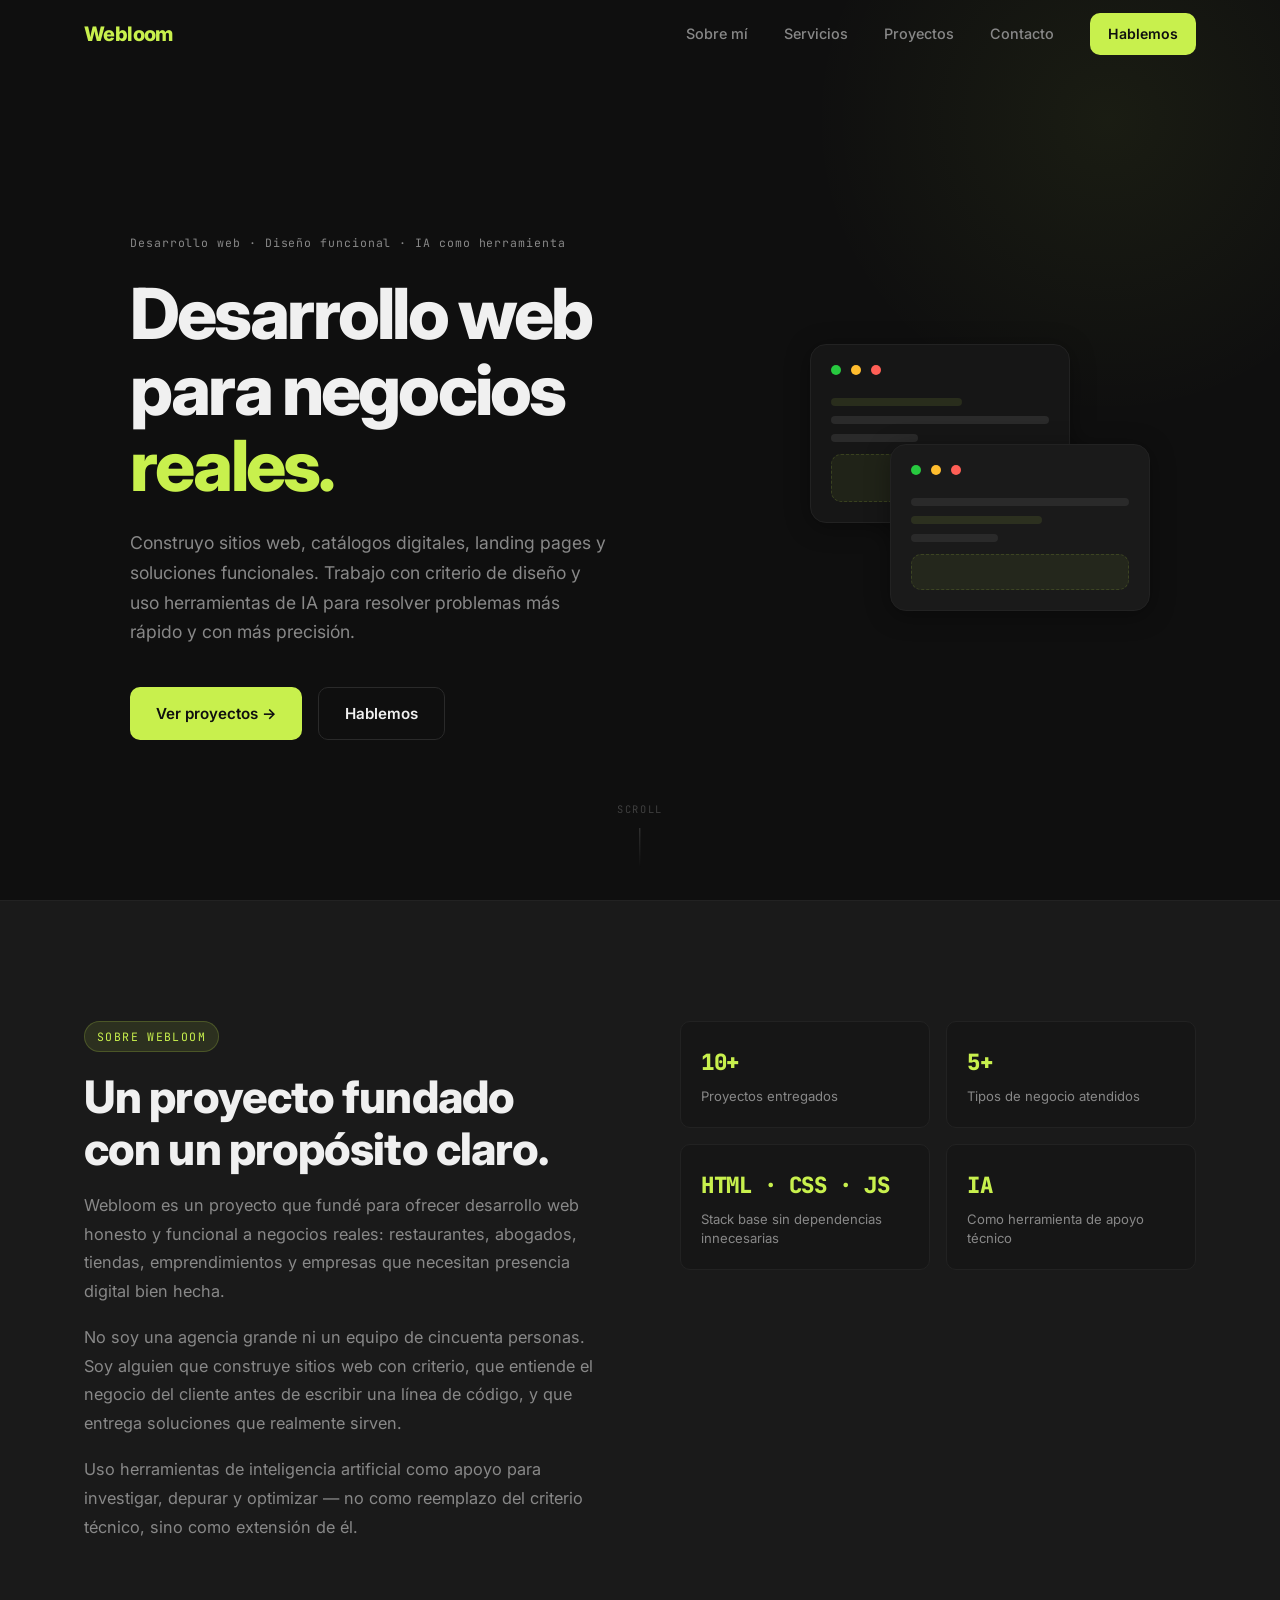
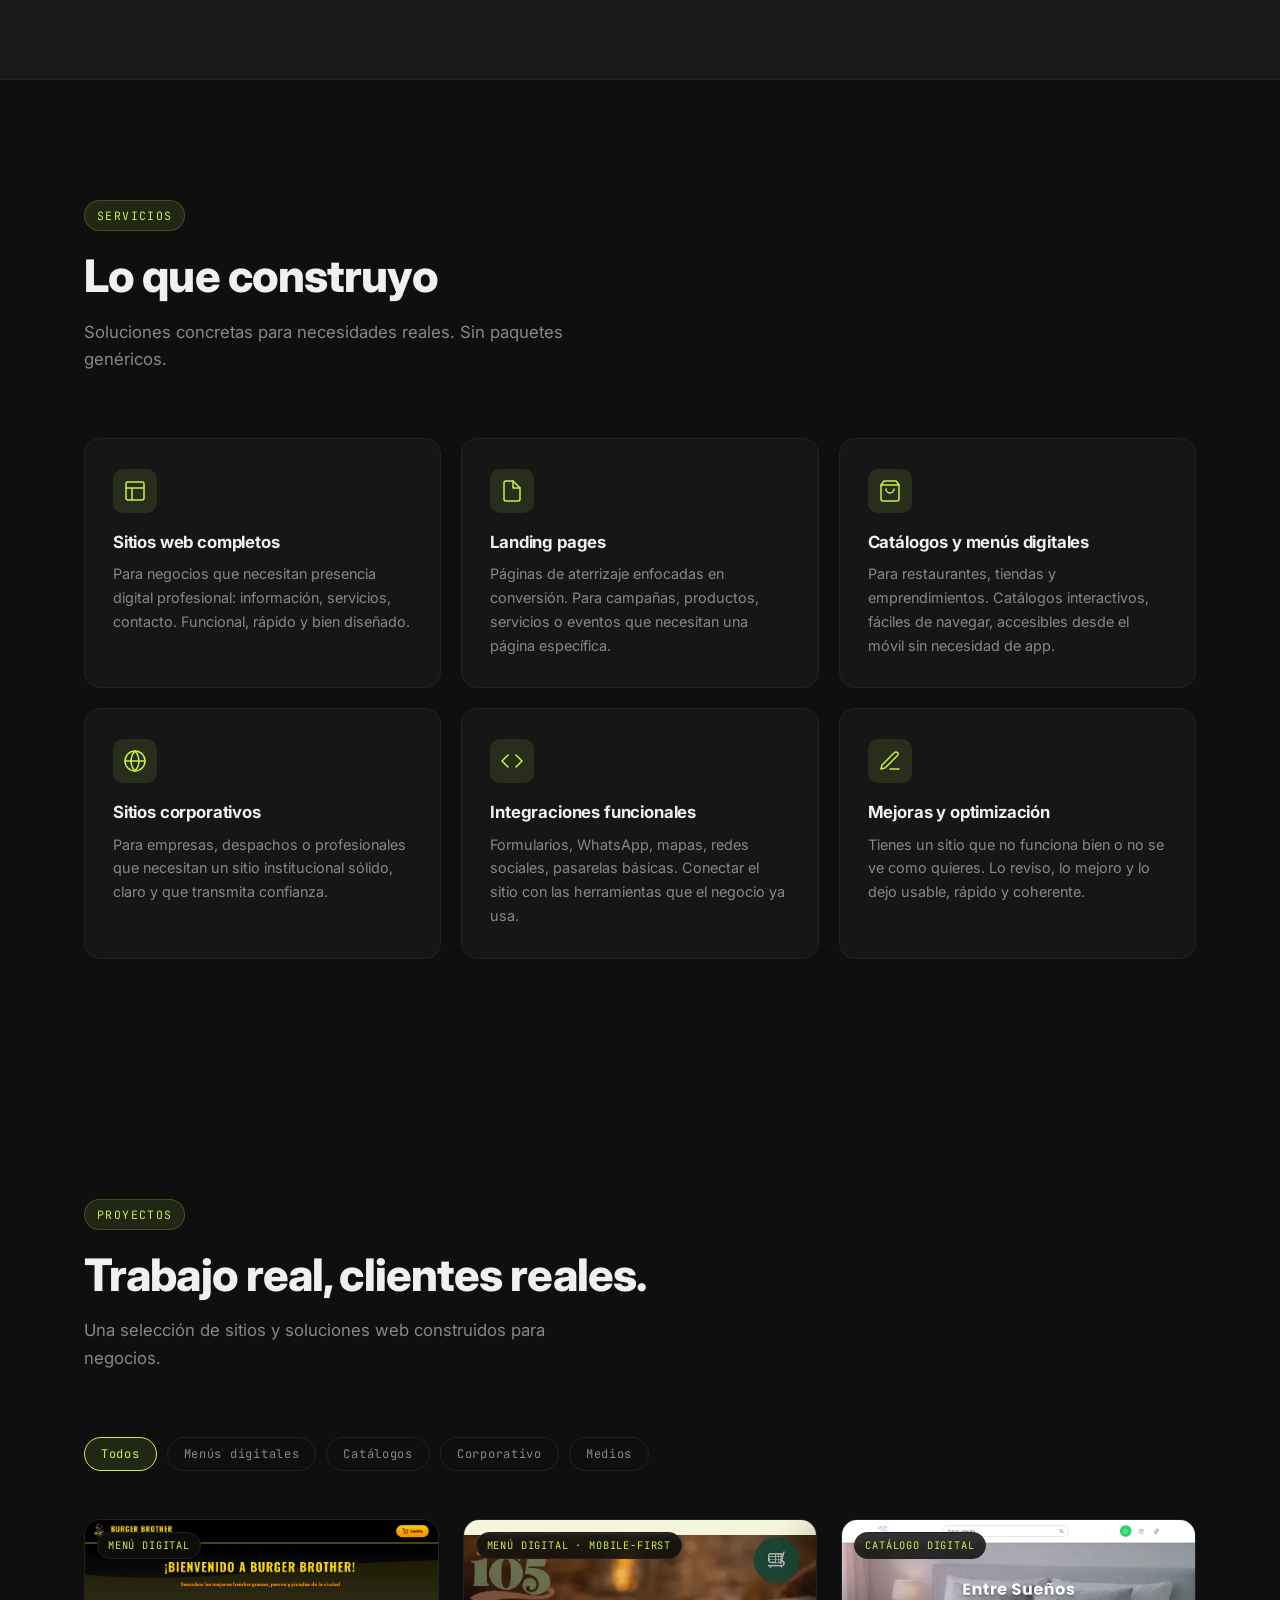
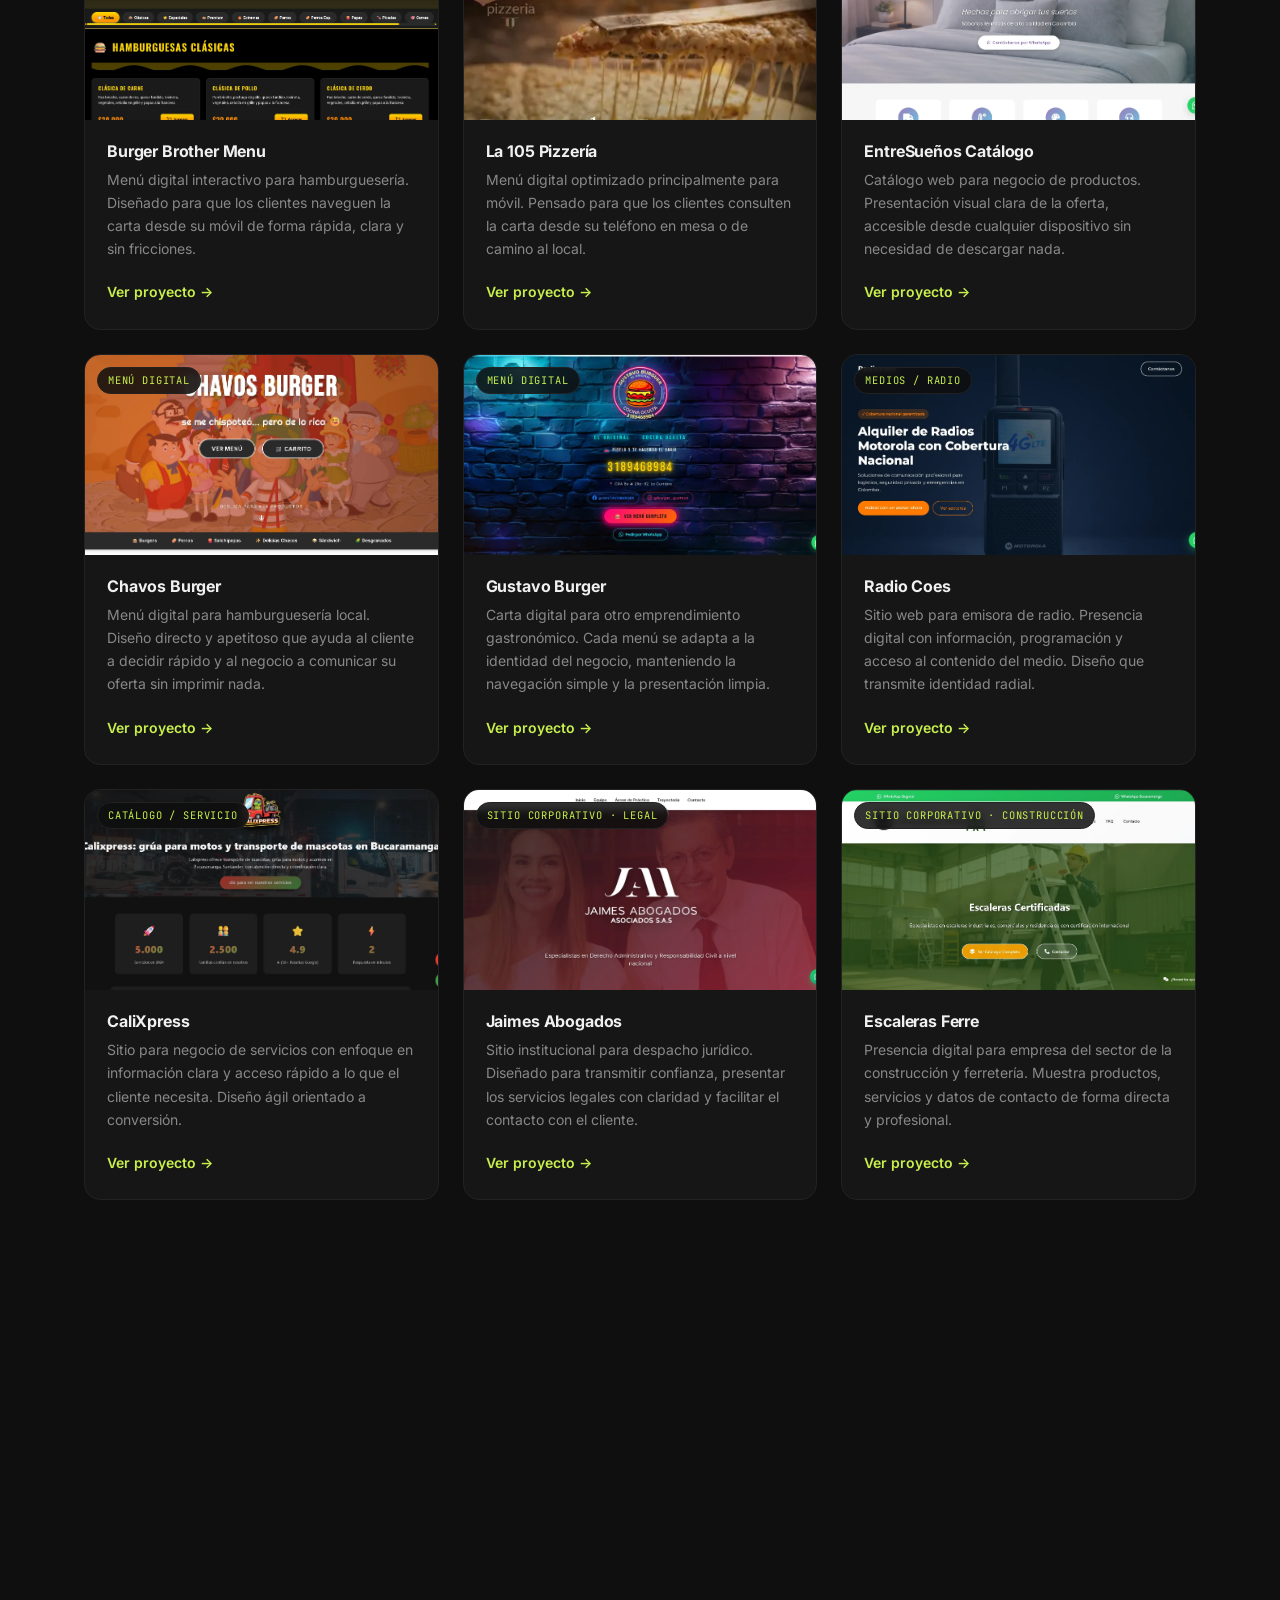
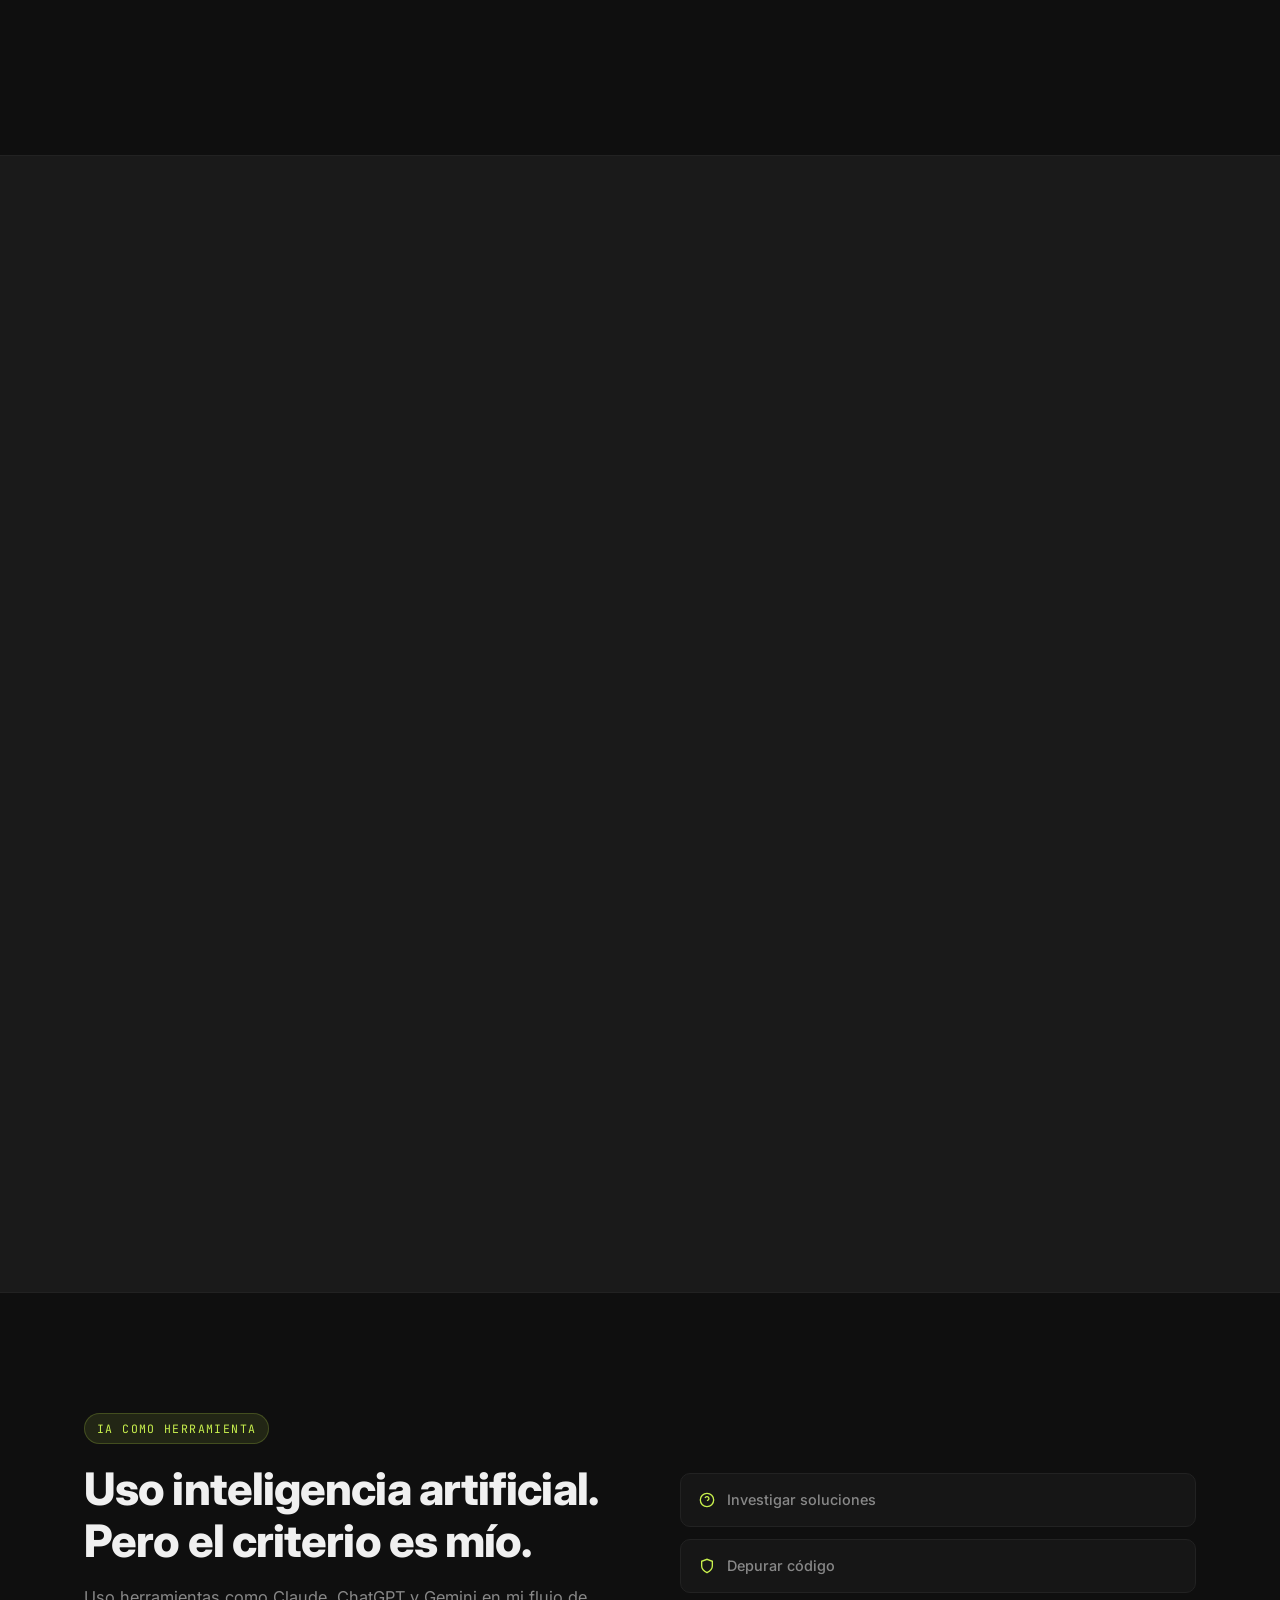
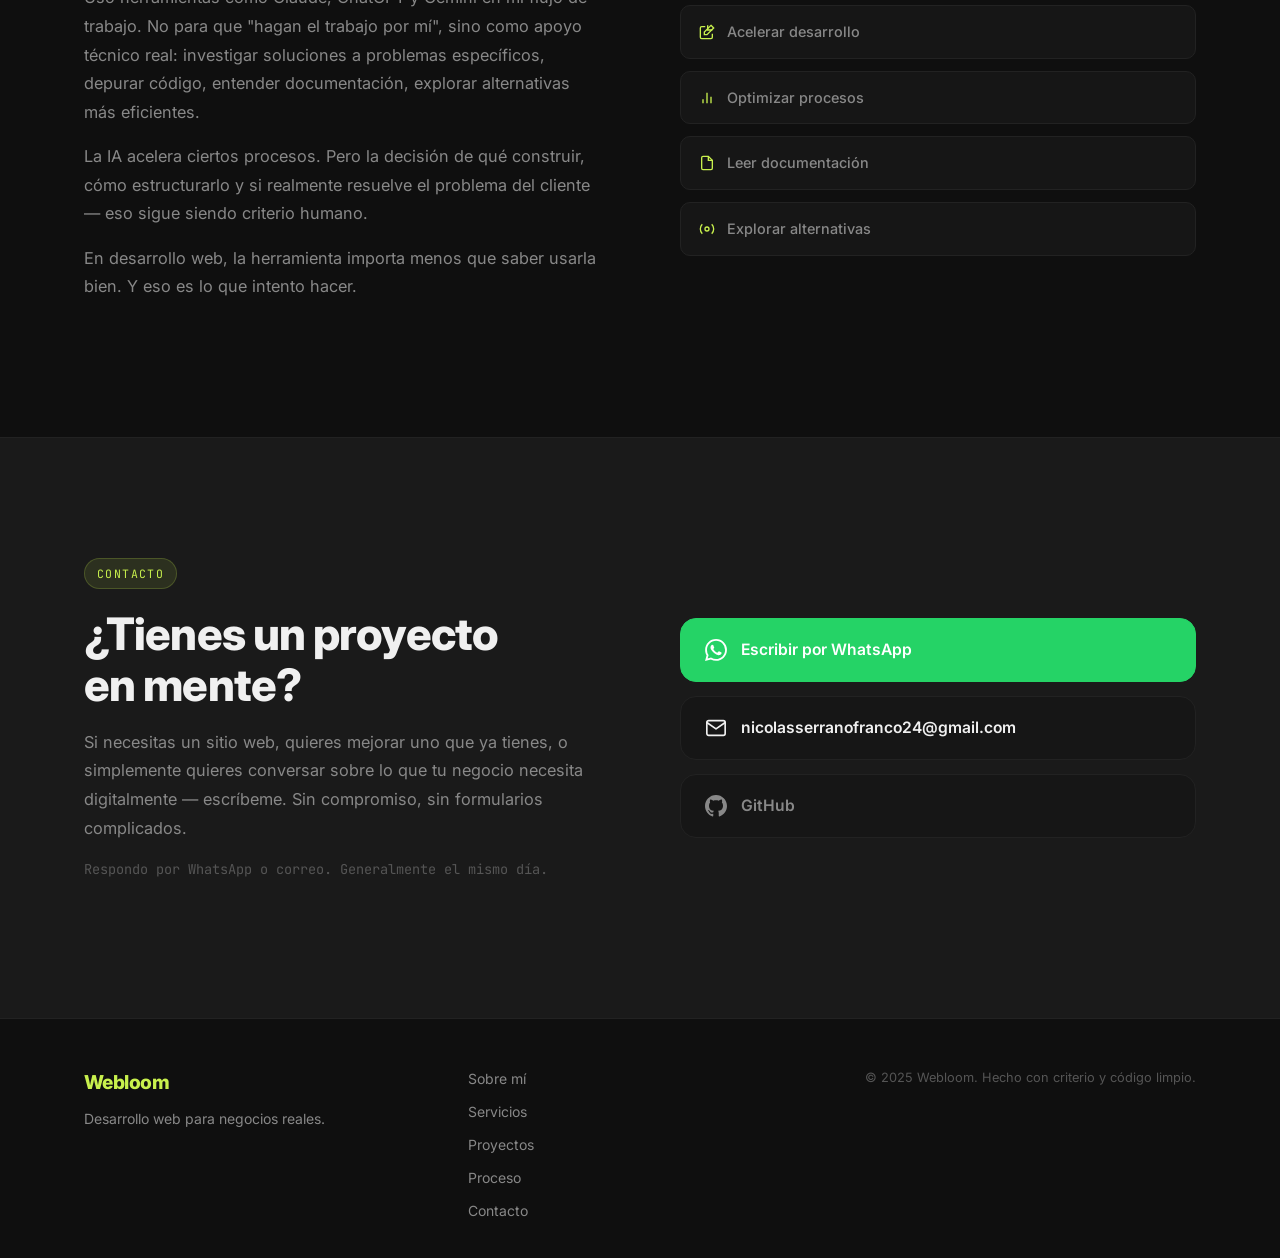
==== index.html @ fbec00e9 "portafolio-web" ====
<!DOCTYPE html>
<html lang="es">
<head>
  <meta charset="UTF-8" />
  <meta name="viewport" content="width=device-width, initial-scale=1.0" />
  <title>Webloom — Desarrollo web para negocios reales</title>
  <meta name="description" content="Webloom es un proyecto de desarrollo web fundado para crear sitios, catálogos, landing pages y soluciones digitales para negocios reales. Código limpio, criterio de diseño y apoyo de IA." />

  <!-- Open Graph -->
  <meta property="og:title" content="Webloom — Desarrollo web para negocios reales" />
  <meta property="og:description" content="Sitios web funcionales, catálogos digitales y soluciones para negocios. Código limpio, buen diseño, resultados reales." />
  <meta property="og:type" content="website" />
  <meta property="og:url" content="https://webloom24.github.io" />
  <meta property="og:image" content="assets/og-image.png" />

  <!-- Favicon SVG inline -->
  <link rel="icon" href="data:image/svg+xml,<svg xmlns='http://www.w3.org/2000/svg' viewBox='0 0 32 32'><rect width='32' height='32' rx='6' fill='%230F0F0F'/><text x='50%25' y='54%25' dominant-baseline='middle' text-anchor='middle' font-family='Inter,sans-serif' font-weight='800' font-size='20' fill='%23C8F04D'>W</text></svg>" />

  <!-- Fonts -->
  <link rel="preconnect" href="https://fonts.googleapis.com" />
  <link rel="preconnect" href="https://fonts.gstatic.com" crossorigin />
  <link href="https://fonts.googleapis.com/css2?family=Inter:wght@400;500;600;700;800&family=JetBrains+Mono:wght@400;500&display=swap" rel="stylesheet" />

  <link rel="stylesheet" href="styles.css" />
</head>
<body>

  <!-- ═══════════════════════════ NAV ═══════════════════════════ -->
  <header class="nav" id="nav">
    <div class="container nav__inner">
      <a href="#inicio" class="nav__logo">Webloom</a>
      <nav class="nav__links" id="navLinks">
        <a href="#sobre" class="nav__link">Sobre mí</a>
        <a href="#servicios" class="nav__link">Servicios</a>
        <a href="#proyectos" class="nav__link">Proyectos</a>
        <a href="#contacto" class="nav__link">Contacto</a>
        <a href="#contacto" class="btn btn--sm btn--accent">Hablemos</a>
      </nav>
      <button class="nav__toggle" id="navToggle" aria-label="Abrir menú">
        <span></span><span></span><span></span>
      </button>
    </div>
  </header>

  <main>

    <!-- ═══════════════════════════ HERO ═══════════════════════════ -->
    <section class="hero" id="inicio">
      <div class="container hero__inner">
        <div class="hero__content fade-in">
          <span class="hero__tag">Desarrollo web · Diseño funcional · IA como herramienta</span>
          <h1 class="hero__title">
            Desarrollo web<br />
            para negocios<br />
            <span class="accent">reales.</span>
          </h1>
          <p class="hero__subtitle">
            Construyo sitios web, catálogos digitales, landing pages y soluciones
            funcionales. Trabajo con criterio de diseño y uso herramientas de IA
            para resolver problemas más rápido y con más precisión.
          </p>
          <div class="hero__actions">
            <a href="#proyectos" class="btn btn--accent">Ver proyectos →</a>
            <a href="#contacto" class="btn btn--outline">Hablemos</a>
          </div>
        </div>
        <div class="hero__visual fade-in fade-in--delay">
          <div class="hero__card-float">
            <div class="hcard">
              <div class="hcard__dot hcard__dot--green"></div>
              <div class="hcard__dot hcard__dot--yellow"></div>
              <div class="hcard__dot hcard__dot--red"></div>
              <div class="hcard__line hcard__line--accent"></div>
              <div class="hcard__line"></div>
              <div class="hcard__line hcard__line--short"></div>
              <div class="hcard__block"></div>
            </div>
            <div class="hcard hcard--offset">
              <div class="hcard__dot hcard__dot--green"></div>
              <div class="hcard__dot hcard__dot--yellow"></div>
              <div class="hcard__dot hcard__dot--red"></div>
              <div class="hcard__line"></div>
              <div class="hcard__line hcard__line--accent"></div>
              <div class="hcard__line hcard__line--short"></div>
              <div class="hcard__block hcard__block--sm"></div>
            </div>
          </div>
        </div>
      </div>
      <div class="hero__scroll-hint">
        <span>scroll</span>
        <div class="hero__scroll-line"></div>
      </div>
    </section>

    <!-- ═══════════════════════════ SOBRE ═══════════════════════════ -->
    <section class="section sobre" id="sobre">
      <div class="container">
        <div class="sobre__inner">
          <div class="sobre__text reveal">
            <span class="section-tag">Sobre Webloom</span>
            <h2 class="section-title">Un proyecto fundado<br />con un propósito claro.</h2>
            <p>
              Webloom es un proyecto que fundé para ofrecer desarrollo web honesto
              y funcional a negocios reales: restaurantes, abogados, tiendas,
              emprendimientos y empresas que necesitan presencia digital bien hecha.
            </p>
            <p>
              No soy una agencia grande ni un equipo de cincuenta personas. Soy
              alguien que construye sitios web con criterio, que entiende el negocio
              del cliente antes de escribir una línea de código, y que entrega
              soluciones que realmente sirven.
            </p>
            <p>
              Uso herramientas de inteligencia artificial como apoyo para investigar,
              depurar y optimizar — no como reemplazo del criterio técnico, sino
              como extensión de él.
            </p>
          </div>
          <div class="sobre__stats reveal reveal--delay">
            <div class="stat-card">
              <span class="stat-card__num accent">10+</span>
              <span class="stat-card__label">Proyectos entregados</span>
            </div>
            <div class="stat-card">
              <span class="stat-card__num accent">5+</span>
              <span class="stat-card__label">Tipos de negocio atendidos</span>
            </div>
            <div class="stat-card">
              <span class="stat-card__num accent">HTML · CSS · JS</span>
              <span class="stat-card__label">Stack base sin dependencias innecesarias</span>
            </div>
            <div class="stat-card">
              <span class="stat-card__num accent">IA</span>
              <span class="stat-card__label">Como herramienta de apoyo técnico</span>
            </div>
          </div>
        </div>
      </div>
    </section>

    <!-- ═══════════════════════════ SERVICIOS ═══════════════════════════ -->
    <section class="section servicios" id="servicios">
      <div class="container">
        <div class="section-header reveal">
          <span class="section-tag">Servicios</span>
          <h2 class="section-title">Lo que construyo</h2>
          <p class="section-subtitle">Soluciones concretas para necesidades reales. Sin paquetes genéricos.</p>
        </div>
        <div class="servicios__grid">

          <div class="servicio-card reveal">
            <div class="servicio-card__icon">
              <svg width="24" height="24" viewBox="0 0 24 24" fill="none" stroke="currentColor" stroke-width="1.5" stroke-linecap="round" stroke-linejoin="round"><rect x="3" y="3" width="18" height="18" rx="2"/><path d="M3 9h18M9 21V9"/></svg>
            </div>
            <h3 class="servicio-card__title">Sitios web completos</h3>
            <p class="servicio-card__desc">Para negocios que necesitan presencia digital profesional: información, servicios, contacto. Funcional, rápido y bien diseñado.</p>
          </div>

          <div class="servicio-card reveal">
            <div class="servicio-card__icon">
              <svg width="24" height="24" viewBox="0 0 24 24" fill="none" stroke="currentColor" stroke-width="1.5" stroke-linecap="round" stroke-linejoin="round"><path d="M13 2H6a2 2 0 0 0-2 2v16a2 2 0 0 0 2 2h12a2 2 0 0 0 2-2V9z"/><polyline points="13 2 13 9 20 9"/></svg>
            </div>
            <h3 class="servicio-card__title">Landing pages</h3>
            <p class="servicio-card__desc">Páginas de aterrizaje enfocadas en conversión. Para campañas, productos, servicios o eventos que necesitan una página específica.</p>
          </div>

          <div class="servicio-card reveal">
            <div class="servicio-card__icon">
              <svg width="24" height="24" viewBox="0 0 24 24" fill="none" stroke="currentColor" stroke-width="1.5" stroke-linecap="round" stroke-linejoin="round"><path d="M6 2L3 6v14a2 2 0 0 0 2 2h14a2 2 0 0 0 2-2V6l-3-4z"/><line x1="3" y1="6" x2="21" y2="6"/><path d="M16 10a4 4 0 0 1-8 0"/></svg>
            </div>
            <h3 class="servicio-card__title">Catálogos y menús digitales</h3>
            <p class="servicio-card__desc">Para restaurantes, tiendas y emprendimientos. Catálogos interactivos, fáciles de navegar, accesibles desde el móvil sin necesidad de app.</p>
          </div>

          <div class="servicio-card reveal">
            <div class="servicio-card__icon">
              <svg width="24" height="24" viewBox="0 0 24 24" fill="none" stroke="currentColor" stroke-width="1.5" stroke-linecap="round" stroke-linejoin="round"><circle cx="12" cy="12" r="10"/><line x1="2" y1="12" x2="22" y2="12"/><path d="M12 2a15.3 15.3 0 0 1 4 10 15.3 15.3 0 0 1-4 10 15.3 15.3 0 0 1-4-10 15.3 15.3 0 0 1 4-10z"/></svg>
            </div>
            <h3 class="servicio-card__title">Sitios corporativos</h3>
            <p class="servicio-card__desc">Para empresas, despachos o profesionales que necesitan un sitio institucional sólido, claro y que transmita confianza.</p>
          </div>

          <div class="servicio-card reveal">
            <div class="servicio-card__icon">
              <svg width="24" height="24" viewBox="0 0 24 24" fill="none" stroke="currentColor" stroke-width="1.5" stroke-linecap="round" stroke-linejoin="round"><polyline points="16 18 22 12 16 6"/><polyline points="8 6 2 12 8 18"/></svg>
            </div>
            <h3 class="servicio-card__title">Integraciones funcionales</h3>
            <p class="servicio-card__desc">Formularios, WhatsApp, mapas, redes sociales, pasarelas básicas. Conectar el sitio con las herramientas que el negocio ya usa.</p>
          </div>

          <div class="servicio-card reveal">
            <div class="servicio-card__icon">
              <svg width="24" height="24" viewBox="0 0 24 24" fill="none" stroke="currentColor" stroke-width="1.5" stroke-linecap="round" stroke-linejoin="round"><path d="M12 20h9"/><path d="M16.5 3.5a2.121 2.121 0 0 1 3 3L7 19l-4 1 1-4L16.5 3.5z"/></svg>
            </div>
            <h3 class="servicio-card__title">Mejoras y optimización</h3>
            <p class="servicio-card__desc">Tienes un sitio que no funciona bien o no se ve como quieres. Lo reviso, lo mejoro y lo dejo usable, rápido y coherente.</p>
          </div>

        </div>
      </div>
    </section>

    <!-- ═══════════════════════════ PROYECTOS ═══════════════════════════ -->
    <section class="section proyectos" id="proyectos">
      <div class="container">
        <div class="section-header reveal">
          <span class="section-tag">Proyectos</span>
          <h2 class="section-title">Trabajo real, clientes reales.</h2>
          <p class="section-subtitle">Una selección de sitios y soluciones web construidos para negocios.</p>
        </div>

        <!-- Filtros -->
        <div class="proyectos__filters reveal">
          <button class="filter-btn filter-btn--active" data-filter="all">Todos</button>
          <button class="filter-btn" data-filter="menu">Menús digitales</button>
          <button class="filter-btn" data-filter="catalogo">Catálogos</button>
          <button class="filter-btn" data-filter="corporativo">Corporativo</button>
          <button class="filter-btn" data-filter="radio">Medios</button>
        </div>

        <div class="proyectos__grid" id="proyectosGrid">

          <!-- 1. Burger Brother -->
          <div class="proyecto-card reveal" data-category="menu">
            <div class="proyecto-card__img">
              <img src="images/burger brother.webp" alt="Burger Brother Menu" loading="lazy" />
              <span class="proyecto-card__tag">Menú digital</span>
            </div>
            <div class="proyecto-card__body">
              <h3 class="proyecto-card__title">Burger Brother Menu</h3>
              <p class="proyecto-card__desc">Menú digital interactivo para hamburguesería. Diseñado para que los clientes naveguen la carta desde su móvil de forma rápida, clara y sin fricciones.</p>
              <a href="https://webloom24.github.io/burger-brother-menu/" target="_blank" rel="noopener" class="proyecto-card__link">Ver proyecto →</a>
            </div>
          </div>

          <!-- 2. La 105 Pizzería -->
          <div class="proyecto-card reveal" data-category="menu">
            <div class="proyecto-card__img">
              <img src="images/la 105 pizzeria.webp" alt="La 105 Pizzería" loading="lazy" />
              <span class="proyecto-card__tag">Menú digital · Mobile-first</span>
            </div>
            <div class="proyecto-card__body">
              <h3 class="proyecto-card__title">La 105 Pizzería</h3>
              <p class="proyecto-card__desc">Menú digital optimizado principalmente para móvil. Pensado para que los clientes consulten la carta desde su teléfono en mesa o de camino al local.</p>
              <a href="https://webloom24.github.io/menu-la-105-pizzeria/" target="_blank" rel="noopener" class="proyecto-card__link">Ver proyecto →</a>
            </div>
          </div>

          <!-- 3. EntreSueños -->
          <div class="proyecto-card reveal" data-category="catalogo">
            <div class="proyecto-card__img">
              <img src="images/entre sueños.webp" alt="EntreSueños Catálogo" loading="lazy" />
              <span class="proyecto-card__tag">Catálogo digital</span>
            </div>
            <div class="proyecto-card__body">
              <h3 class="proyecto-card__title">EntreSueños Catálogo</h3>
              <p class="proyecto-card__desc">Catálogo web para negocio de productos. Presentación visual clara de la oferta, accesible desde cualquier dispositivo sin necesidad de descargar nada.</p>
              <a href="https://webloom24.github.io/entresuenos-catalogo/" target="_blank" rel="noopener" class="proyecto-card__link">Ver proyecto →</a>
            </div>
          </div>

          <!-- 4. Chavos Burger -->
          <div class="proyecto-card reveal" data-category="menu">
            <div class="proyecto-card__img">
              <img src="images/chavos burger.webp" alt="Chavos Burger" loading="lazy" />
              <span class="proyecto-card__tag">Menú digital</span>
            </div>
            <div class="proyecto-card__body">
              <h3 class="proyecto-card__title">Chavos Burger</h3>
              <p class="proyecto-card__desc">Menú digital para hamburguesería local. Diseño directo y apetitoso que ayuda al cliente a decidir rápido y al negocio a comunicar su oferta sin imprimir nada.</p>
              <a href="https://webloom24.github.io/menu-Chavos-Burger/" target="_blank" rel="noopener" class="proyecto-card__link">Ver proyecto →</a>
            </div>
          </div>

          <!-- 5. Gustavo Burger -->
          <div class="proyecto-card reveal" data-category="menu">
            <div class="proyecto-card__img">
              <img src="images/gustavo burger.webp" alt="Gustavo Burger" loading="lazy" />
              <span class="proyecto-card__tag">Menú digital</span>
            </div>
            <div class="proyecto-card__body">
              <h3 class="proyecto-card__title">Gustavo Burger</h3>
              <p class="proyecto-card__desc">Carta digital para otro emprendimiento gastronómico. Cada menú se adapta a la identidad del negocio, manteniendo la navegación simple y la presentación limpia.</p>
              <a href="https://webloom24.github.io/menu-Gustavo-Burger/" target="_blank" rel="noopener" class="proyecto-card__link">Ver proyecto →</a>
            </div>
          </div>

          <!-- 6. Radio Coes -->
          <div class="proyecto-card reveal" data-category="radio">
            <div class="proyecto-card__img">
              <img src="images/radio coes.webp" alt="Radio Coes" loading="lazy" />
              <span class="proyecto-card__tag">Medios / Radio</span>
            </div>
            <div class="proyecto-card__body">
              <h3 class="proyecto-card__title">Radio Coes</h3>
              <p class="proyecto-card__desc">Sitio web para emisora de radio. Presencia digital con información, programación y acceso al contenido del medio. Diseño que transmite identidad radial.</p>
              <a href="https://radiocoes.com/" target="_blank" rel="noopener" class="proyecto-card__link">Ver proyecto →</a>
            </div>
          </div>

          <!-- 7. CaliXpress -->
          <div class="proyecto-card reveal" data-category="catalogo">
            <div class="proyecto-card__img">
              <img src="images/calixpress.webp" alt="CaliXpress" loading="lazy" />
              <span class="proyecto-card__tag">Catálogo / Servicio</span>
            </div>
            <div class="proyecto-card__body">
              <h3 class="proyecto-card__title">CaliXpress</h3>
              <p class="proyecto-card__desc">Sitio para negocio de servicios con enfoque en información clara y acceso rápido a lo que el cliente necesita. Diseño ágil orientado a conversión.</p>
              <a href="https://webloom24.github.io/Calixpress/" target="_blank" rel="noopener" class="proyecto-card__link">Ver proyecto →</a>
            </div>
          </div>

          <!-- 8. Jaimes Abogados -->
          <div class="proyecto-card reveal" data-category="corporativo">
            <div class="proyecto-card__img">
              <img src="images/jaimes abogados.webp" alt="Jaimes Abogados" loading="lazy" />
              <span class="proyecto-card__tag">Sitio corporativo · Legal</span>
            </div>
            <div class="proyecto-card__body">
              <h3 class="proyecto-card__title">Jaimes Abogados</h3>
              <p class="proyecto-card__desc">Sitio institucional para despacho jurídico. Diseñado para transmitir confianza, presentar los servicios legales con claridad y facilitar el contacto con el cliente.</p>
              <a href="https://www.jaimesabogados.com" target="_blank" rel="noopener" class="proyecto-card__link">Ver proyecto →</a>
            </div>
          </div>

          <!-- 9. Escaleras Ferre -->
          <div class="proyecto-card reveal" data-category="corporativo">
            <div class="proyecto-card__img">
              <img src="images/escaleras ferre.webp" alt="Escaleras Ferre" loading="lazy" />
              <span class="proyecto-card__tag">Sitio corporativo · Construcción</span>
            </div>
            <div class="proyecto-card__body">
              <h3 class="proyecto-card__title">Escaleras Ferre</h3>
              <p class="proyecto-card__desc">Presencia digital para empresa del sector de la construcción y ferretería. Muestra productos, servicios y datos de contacto de forma directa y profesional.</p>
              <a href="https://www.escalerasferre.com" target="_blank" rel="noopener" class="proyecto-card__link">Ver proyecto →</a>
            </div>
          </div>

          <!-- 10. Granos Surcaribe -->
          <div class="proyecto-card reveal" data-category="corporativo">
            <div class="proyecto-card__img">
              <img src="images/granos sur caribe.webp" alt="Granos Surcaribe" loading="lazy" />
              <span class="proyecto-card__tag">Sitio corporativo · Agroindustria</span>
            </div>
            <div class="proyecto-card__body">
              <h3 class="proyecto-card__title">Granos Surcaribe</h3>
              <p class="proyecto-card__desc">Sitio para empresa del sector agroindustrial colombiano. Diseño institucional que comunica solidez y confianza, enfocado en presentar la empresa y sus líneas de producto.</p>
              <a href="https://www.granossurcaribe.com.co" target="_blank" rel="noopener" class="proyecto-card__link">Ver proyecto →</a>
            </div>
          </div>

        </div>
      </div>
    </section>

    <!-- ═══════════════════════════ PROCESO ═══════════════════════════ -->
    <section class="section proceso" id="proceso">
      <div class="container">
        <div class="section-header reveal">
          <span class="section-tag">Cómo trabajo</span>
          <h2 class="section-title">Sin vueltas, sin sorpresas.</h2>
          <p class="section-subtitle">Un proceso claro desde la primera conversación hasta la entrega final.</p>
        </div>
        <div class="proceso__steps">

          <div class="proceso-step reveal">
            <div class="proceso-step__num">01</div>
            <div class="proceso-step__content">
              <h3>Entender la necesidad</h3>
              <p>Antes de proponer soluciones, escucho. Qué necesita el negocio, quién es el cliente final y qué debe lograr el sitio.</p>
            </div>
          </div>

          <div class="proceso-step reveal">
            <div class="proceso-step__num">02</div>
            <div class="proceso-step__content">
              <h3>Proponer una solución clara</h3>
              <p>Defino estructura, funcionalidades y enfoque visual. Sin sobredimensionar ni hacer más de lo que se necesita.</p>
            </div>
          </div>

          <div class="proceso-step reveal">
            <div class="proceso-step__num">03</div>
            <div class="proceso-step__content">
              <h3>Construir</h3>
              <p>Código limpio, diseño responsive, buenas prácticas. Uso herramientas de IA para depurar, investigar y avanzar más rápido sin perder criterio.</p>
            </div>
          </div>

          <div class="proceso-step reveal">
            <div class="proceso-step__num">04</div>
            <div class="proceso-step__content">
              <h3>Ajustar detalles</h3>
              <p>Revisión real en distintos dispositivos, ajuste de textos, colores y comportamientos hasta que esté bien.</p>
            </div>
          </div>

          <div class="proceso-step reveal">
            <div class="proceso-step__num">05</div>
            <div class="proceso-step__content">
              <h3>Entregar algo usable</h3>
              <p>No entrego "borradores". Entrego sitios terminados, publicados y listos para que el negocio los use desde el primer día.</p>
            </div>
          </div>

        </div>
      </div>
    </section>

    <!-- ═══════════════════════════ IA ═══════════════════════════ -->
    <section class="section ia" id="ia">
      <div class="container">
        <div class="ia__inner reveal">
          <div class="ia__text">
            <span class="section-tag">IA como herramienta</span>
            <h2 class="section-title">Uso inteligencia artificial.<br />Pero el criterio es mío.</h2>
            <p>
              Uso herramientas como Claude, ChatGPT y Gemini en mi flujo de trabajo. No para que "hagan el trabajo por mí", sino como apoyo técnico real: investigar soluciones a problemas específicos, depurar código, entender documentación, explorar alternativas más eficientes.
            </p>
            <p>
              La IA acelera ciertos procesos. Pero la decisión de qué construir, cómo estructurarlo y si realmente resuelve el problema del cliente — eso sigue siendo criterio humano.
            </p>
            <p>
              En desarrollo web, la herramienta importa menos que saber usarla bien. Y eso es lo que intento hacer.
            </p>
          </div>
          <div class="ia__pills">
            <div class="ia-pill">
              <svg width="16" height="16" viewBox="0 0 24 24" fill="none" stroke="currentColor" stroke-width="2"><circle cx="12" cy="12" r="10"/><path d="M9.09 9a3 3 0 0 1 5.83 1c0 2-3 3-3 3"/><line x1="12" y1="17" x2="12.01" y2="17"/></svg>
              Investigar soluciones
            </div>
            <div class="ia-pill">
              <svg width="16" height="16" viewBox="0 0 24 24" fill="none" stroke="currentColor" stroke-width="2"><path d="M12 22s8-4 8-10V5l-8-3-8 3v7c0 6 8 10 8 10z"/></svg>
              Depurar código
            </div>
            <div class="ia-pill">
              <svg width="16" height="16" viewBox="0 0 24 24" fill="none" stroke="currentColor" stroke-width="2"><polyline points="13 2 13 9 20 9"/><path d="M20 14.66V20a2 2 0 0 1-2 2H4a2 2 0 0 1-2-2V6a2 2 0 0 1 2-2h5.34"/><polygon points="18 2 22 6 12 16 8 16 8 12 18 2"/></svg>
              Acelerar desarrollo
            </div>
            <div class="ia-pill">
              <svg width="16" height="16" viewBox="0 0 24 24" fill="none" stroke="currentColor" stroke-width="2"><line x1="18" y1="20" x2="18" y2="10"/><line x1="12" y1="20" x2="12" y2="4"/><line x1="6" y1="20" x2="6" y2="14"/></svg>
              Optimizar procesos
            </div>
            <div class="ia-pill">
              <svg width="16" height="16" viewBox="0 0 24 24" fill="none" stroke="currentColor" stroke-width="2"><path d="M14 2H6a2 2 0 0 0-2 2v16a2 2 0 0 0 2 2h12a2 2 0 0 0 2-2V8z"/><polyline points="14 2 14 8 20 8"/></svg>
              Leer documentación
            </div>
            <div class="ia-pill">
              <svg width="16" height="16" viewBox="0 0 24 24" fill="none" stroke="currentColor" stroke-width="2"><circle cx="12" cy="12" r="3"/><path d="M19.07 4.93a10 10 0 0 1 0 14.14M4.93 19.07a10 10 0 0 1 0-14.14"/></svg>
              Explorar alternativas
            </div>
          </div>
        </div>
      </div>
    </section>

    <!-- ═══════════════════════════ CONTACTO ═══════════════════════════ -->
    <section class="section contacto" id="contacto">
      <div class="container">
        <div class="contacto__inner reveal">
          <div class="contacto__text">
            <span class="section-tag">Contacto</span>
            <h2 class="section-title">¿Tienes un proyecto<br />en mente?</h2>
            <p>
              Si necesitas un sitio web, quieres mejorar uno que ya tienes,
              o simplemente quieres conversar sobre lo que tu negocio necesita
              digitalmente — escríbeme. Sin compromiso, sin formularios complicados.
            </p>
            <p class="contacto__note">Respondo por WhatsApp o correo. Generalmente el mismo día.</p>
          </div>
          <div class="contacto__actions">
            <a href="https://wa.me/573154674742?text=Hola,%20vi%20tu%20portafolio%20y%20me%20interesa%20hablar%20sobre%20un%20proyecto." target="_blank" rel="noopener" class="contacto-btn contacto-btn--wa">
              <svg width="22" height="22" viewBox="0 0 24 24" fill="currentColor"><path d="M17.472 14.382c-.297-.149-1.758-.867-2.03-.967-.273-.099-.471-.148-.67.15-.197.297-.767.966-.94 1.164-.173.199-.347.223-.644.075-.297-.15-1.255-.463-2.39-1.475-.883-.788-1.48-1.761-1.653-2.059-.173-.297-.018-.458.13-.606.134-.133.298-.347.446-.52.149-.174.198-.298.298-.497.099-.198.05-.371-.025-.52-.075-.149-.669-1.612-.916-2.207-.242-.579-.487-.5-.669-.51-.173-.008-.371-.01-.57-.01-.198 0-.52.074-.792.372-.272.297-1.04 1.016-1.04 2.479 0 1.462 1.065 2.875 1.213 3.074.149.198 2.096 3.2 5.077 4.487.709.306 1.262.489 1.694.625.712.227 1.36.195 1.871.118.571-.085 1.758-.719 2.006-1.413.248-.694.248-1.289.173-1.413-.074-.124-.272-.198-.57-.347m-5.421 7.403h-.004a9.87 9.87 0 0 1-5.031-1.378l-.361-.214-3.741.982.998-3.648-.235-.374a9.86 9.86 0 0 1-1.51-5.26c.001-5.45 4.436-9.884 9.888-9.884 2.64 0 5.122 1.03 6.988 2.898a9.825 9.825 0 0 1 2.893 6.994c-.003 5.45-4.437 9.884-9.885 9.884m8.413-18.297A11.815 11.815 0 0 0 12.05 0C5.495 0 .16 5.335.157 11.892c0 2.096.547 4.142 1.588 5.945L.057 24l6.305-1.654a11.882 11.882 0 0 0 5.683 1.448h.005c6.554 0 11.89-5.335 11.893-11.893a11.821 11.821 0 0 0-3.48-8.413z"/></svg>
              Escribir por WhatsApp
            </a>
            <a href="mailto:nicolasserranofranco24@gmail.com" class="contacto-btn contacto-btn--email">
              <svg width="22" height="22" viewBox="0 0 24 24" fill="none" stroke="currentColor" stroke-width="1.8" stroke-linecap="round" stroke-linejoin="round"><path d="M4 4h16c1.1 0 2 .9 2 2v12c0 1.1-.9 2-2 2H4c-1.1 0-2-.9-2-2V6c0-1.1.9-2 2-2z"/><polyline points="22,6 12,13 2,6"/></svg>
              nicolasserranofranco24@gmail.com
            </a>
            <a href="https://github.com/webloom24" target="_blank" rel="noopener" class="contacto-btn contacto-btn--github">
              <svg width="22" height="22" viewBox="0 0 24 24" fill="currentColor"><path d="M12 0c-6.626 0-12 5.373-12 12 0 5.302 3.438 9.8 8.207 11.387.599.111.793-.261.793-.577v-2.234c-3.338.726-4.033-1.416-4.033-1.416-.546-1.387-1.333-1.756-1.333-1.756-1.089-.745.083-.729.083-.729 1.205.084 1.839 1.237 1.839 1.237 1.07 1.834 2.807 1.304 3.492.997.107-.775.418-1.305.762-1.604-2.665-.305-5.467-1.334-5.467-5.931 0-1.311.469-2.381 1.236-3.221-.124-.303-.535-1.524.117-3.176 0 0 1.008-.322 3.301 1.23.957-.266 1.983-.399 3.003-.404 1.02.005 2.047.138 3.006.404 2.291-1.552 3.297-1.23 3.297-1.23.653 1.653.242 2.874.118 3.176.77.84 1.235 1.911 1.235 3.221 0 4.609-2.807 5.624-5.479 5.921.43.372.823 1.102.823 2.222v3.293c0 .319.192.694.801.576 4.765-1.589 8.199-6.086 8.199-11.386 0-6.627-5.373-12-12-12z"/></svg>
              GitHub
            </a>
          </div>
        </div>
      </div>
    </section>

  </main>

  <!-- ═══════════════════════════ FOOTER ═══════════════════════════ -->
  <footer class="footer">
    <div class="container footer__inner">
      <div class="footer__brand">
        <span class="footer__logo">Webloom</span>
        <p>Desarrollo web para negocios reales.</p>
      </div>
      <nav class="footer__nav">
        <a href="#sobre">Sobre mí</a>
        <a href="#servicios">Servicios</a>
        <a href="#proyectos">Proyectos</a>
        <a href="#proceso">Proceso</a>
        <a href="#contacto">Contacto</a>
      </nav>
      <div class="footer__copy">
        <p>© 2025 Webloom. Hecho con criterio y código limpio.</p>
      </div>
    </div>
  </footer>

  <!-- Back to top -->
  <button class="back-top" id="backTop" aria-label="Volver arriba">↑</button>

  <script src="script.js"></script>
</body>
</html>
---- styles.css ----
/* ═══════════════════════════════════════════════════════
   WEBLOOM — Portfolio CSS
   Stack: CSS custom properties + Vanilla CSS
   Author: Webloom
   ═══════════════════════════════════════════════════════ */

/* ─── RESET & BASE ─── */
*, *::before, *::after {
  box-sizing: border-box;
  margin: 0;
  padding: 0;
}

html {
  scroll-behavior: smooth;
  font-size: 16px;
}

body {
  font-family: 'Inter', system-ui, -apple-system, sans-serif;
  background-color: var(--bg);
  color: var(--text);
  line-height: 1.65;
  -webkit-font-smoothing: antialiased;
  overflow-x: hidden;
}

img { max-width: 100%; display: block; }
a { text-decoration: none; color: inherit; }
button { cursor: pointer; border: none; background: none; font-family: inherit; }
ul { list-style: none; }

/* ─── TOKENS ─── */
:root {
  --bg:          #0F0F0F;
  --bg-card:     #161616;
  --bg-card-alt: #1A1A1A;
  --border:      #222222;
  --border-light:#2A2A2A;

  --accent:      #C8F04D;
  --accent-hover:#D9FF5A;
  --accent-dim:  rgba(200, 240, 77, 0.1);
  --accent-dim2: rgba(200, 240, 77, 0.06);

  --text:        #F0F0F0;
  --text-muted:  #888888;
  --text-dim:    #555555;

  --radius:      10px;
  --radius-lg:   16px;
  --radius-xl:   24px;

  --transition:  0.25s cubic-bezier(0.4, 0, 0.2, 1);
  --transition-slow: 0.45s cubic-bezier(0.4, 0, 0.2, 1);

  --shadow-card: 0 4px 24px rgba(0,0,0,0.35);
  --shadow-hover: 0 8px 40px rgba(0,0,0,0.55);

  --nav-h: 68px;
  --container: 1160px;
  --section-gap: 120px;
}

/* ─── SCROLLBAR ─── */
::-webkit-scrollbar { width: 6px; }
::-webkit-scrollbar-track { background: var(--bg); }
::-webkit-scrollbar-thumb { background: #333; border-radius: 3px; }
::-webkit-scrollbar-thumb:hover { background: var(--accent); }

/* ─── CONTAINER ─── */
.container {
  max-width: var(--container);
  margin: 0 auto;
  padding: 0 24px;
}

/* ─── TYPOGRAPHY ─── */
h1, h2, h3, h4 {
  line-height: 1.15;
  letter-spacing: -0.02em;
  font-weight: 800;
}

.accent { color: var(--accent); }

.section-tag {
  display: inline-block;
  font-family: 'JetBrains Mono', monospace;
  font-size: 0.72rem;
  letter-spacing: 0.12em;
  text-transform: uppercase;
  color: var(--accent);
  background: var(--accent-dim);
  border: 1px solid rgba(200,240,77,0.2);
  padding: 5px 12px;
  border-radius: 100px;
  margin-bottom: 20px;
}

.section-title {
  font-size: clamp(1.9rem, 3.5vw, 2.8rem);
  margin-bottom: 16px;
  color: var(--text);
}

.section-subtitle {
  font-size: 1.05rem;
  color: var(--text-muted);
  max-width: 520px;
}

.section-header {
  margin-bottom: 64px;
}

.section {
  padding: var(--section-gap) 0;
}

/* ─── BUTTONS ─── */
.btn {
  display: inline-flex;
  align-items: center;
  gap: 8px;
  padding: 13px 26px;
  border-radius: var(--radius);
  font-size: 0.95rem;
  font-weight: 600;
  transition: var(--transition);
  white-space: nowrap;
}

.btn--accent {
  background: var(--accent);
  color: #0F0F0F;
}
.btn--accent:hover {
  background: var(--accent-hover);
  transform: translateY(-2px);
  box-shadow: 0 8px 24px rgba(200,240,77,0.25);
}

.btn--outline {
  border: 1.5px solid var(--border-light);
  color: var(--text);
}
.btn--outline:hover {
  border-color: var(--accent);
  color: var(--accent);
  transform: translateY(-2px);
}

.btn--sm {
  padding: 9px 18px;
  font-size: 0.88rem;
}

/* ─── ANIMATIONS ─── */
.fade-in {
  opacity: 0;
  transform: translateY(28px);
  animation: fadeInUp 0.75s var(--transition-slow) forwards;
}
.fade-in--delay { animation-delay: 0.2s; }

@keyframes fadeInUp {
  to { opacity: 1; transform: translateY(0); }
}

.reveal {
  opacity: 0;
  transform: translateY(32px);
  transition: opacity 0.65s ease, transform 0.65s ease;
}
.reveal--delay { transition-delay: 0.15s; }
.reveal.visible {
  opacity: 1;
  transform: translateY(0);
}

/* ─── NAV ─── */
.nav {
  position: fixed;
  top: 0;
  left: 0;
  right: 0;
  z-index: 100;
  height: var(--nav-h);
  transition: background var(--transition), border-bottom var(--transition);
}
.nav.scrolled {
  background: rgba(15, 15, 15, 0.92);
  backdrop-filter: blur(12px);
  border-bottom: 1px solid var(--border);
}

.nav__inner {
  display: flex;
  align-items: center;
  justify-content: space-between;
  height: 100%;
}

.nav__logo {
  font-size: 1.25rem;
  font-weight: 800;
  color: var(--accent);
  letter-spacing: -0.03em;
}

.nav__links {
  display: flex;
  align-items: center;
  gap: 36px;
}

.nav__link {
  font-size: 0.9rem;
  font-weight: 500;
  color: var(--text-muted);
  transition: color var(--transition);
}
.nav__link:hover { color: var(--text); }

.nav__toggle {
  display: none;
  flex-direction: column;
  gap: 5px;
  padding: 6px;
}
.nav__toggle span {
  display: block;
  width: 22px;
  height: 2px;
  background: var(--text);
  border-radius: 2px;
  transition: var(--transition);
}
.nav__toggle.open span:nth-child(1) { transform: translateY(7px) rotate(45deg); }
.nav__toggle.open span:nth-child(2) { opacity: 0; }
.nav__toggle.open span:nth-child(3) { transform: translateY(-7px) rotate(-45deg); }

/* ─── HERO ─── */
.hero {
  min-height: 100svh;
  display: flex;
  flex-direction: column;
  justify-content: center;
  padding-top: var(--nav-h);
  position: relative;
  overflow: hidden;
}

.hero::before {
  content: '';
  position: absolute;
  top: -20%;
  right: -10%;
  width: 600px;
  height: 600px;
  background: radial-gradient(ellipse, rgba(200,240,77,0.06) 0%, transparent 70%);
  pointer-events: none;
}

.hero__inner {
  display: grid;
  grid-template-columns: 1fr 1fr;
  align-items: center;
  gap: 60px;
  padding-top: 60px;
  padding-bottom: 60px;
}

.hero__tag {
  display: inline-block;
  font-family: 'JetBrains Mono', monospace;
  font-size: 0.72rem;
  letter-spacing: 0.08em;
  color: var(--text-muted);
  margin-bottom: 24px;
}

.hero__title {
  font-size: clamp(2.8rem, 5.5vw, 4.5rem);
  line-height: 1.08;
  margin-bottom: 24px;
  letter-spacing: -0.04em;
}

.hero__subtitle {
  font-size: 1.1rem;
  color: var(--text-muted);
  max-width: 480px;
  line-height: 1.7;
  margin-bottom: 40px;
}

.hero__actions {
  display: flex;
  gap: 16px;
  flex-wrap: wrap;
}

/* Hero visual */
.hero__visual {
  display: flex;
  justify-content: flex-end;
  align-items: center;
}

.hero__card-float {
  position: relative;
  width: 340px;
  height: 280px;
}

.hcard {
  background: var(--bg-card);
  border: 1px solid var(--border);
  border-radius: var(--radius-lg);
  padding: 20px;
  width: 260px;
  position: absolute;
  box-shadow: var(--shadow-card);
}

.hcard--offset {
  top: 100px;
  left: 80px;
  z-index: 2;
  background: var(--bg-card-alt);
}

.hcard__dot {
  display: inline-block;
  width: 10px;
  height: 10px;
  border-radius: 50%;
  margin-right: 6px;
  margin-bottom: 16px;
}
.hcard__dot--red    { background: #FF5F56; }
.hcard__dot--yellow { background: #FFBD2E; }
.hcard__dot--green  { background: #27C93F; }

.hcard__line {
  height: 8px;
  border-radius: 4px;
  background: var(--border-light);
  margin-bottom: 10px;
}
.hcard__line--accent { background: var(--accent-dim); width: 60%; }
.hcard__line--short  { width: 40%; }

.hcard__block {
  height: 48px;
  border-radius: var(--radius);
  background: var(--accent-dim2);
  border: 1px dashed rgba(200,240,77,0.15);
  margin-top: 12px;
}
.hcard__block--sm { height: 36px; }

/* Hero scroll hint */
.hero__scroll-hint {
  position: absolute;
  bottom: 32px;
  left: 50%;
  transform: translateX(-50%);
  display: flex;
  flex-direction: column;
  align-items: center;
  gap: 10px;
  opacity: 0.4;
}
.hero__scroll-hint span {
  font-family: 'JetBrains Mono', monospace;
  font-size: 0.65rem;
  letter-spacing: 0.15em;
  text-transform: uppercase;
  color: var(--text-muted);
}
.hero__scroll-line {
  width: 1px;
  height: 40px;
  background: linear-gradient(to bottom, var(--text-muted), transparent);
  animation: scrollPulse 2s ease-in-out infinite;
}
@keyframes scrollPulse {
  0%, 100% { opacity: 0.4; transform: scaleY(1); }
  50% { opacity: 1; transform: scaleY(1.15); }
}

/* ─── SOBRE ─── */
.sobre {
  background: var(--bg-card-alt);
  border-top: 1px solid var(--border);
  border-bottom: 1px solid var(--border);
}

.sobre__inner {
  display: grid;
  grid-template-columns: 1fr 1fr;
  gap: 80px;
  align-items: start;
}

.sobre__text p {
  color: var(--text-muted);
  margin-bottom: 18px;
  font-size: 1.02rem;
  line-height: 1.75;
}

.sobre__stats {
  display: grid;
  grid-template-columns: 1fr 1fr;
  gap: 16px;
}

.stat-card {
  background: var(--bg-card);
  border: 1px solid var(--border);
  border-radius: var(--radius);
  padding: 22px 20px;
  display: flex;
  flex-direction: column;
  gap: 6px;
  transition: border-color var(--transition);
}
.stat-card:hover { border-color: var(--accent); }

.stat-card__num {
  font-size: 1.4rem;
  font-weight: 800;
  font-family: 'JetBrains Mono', monospace;
  letter-spacing: -0.02em;
}

.stat-card__label {
  font-size: 0.82rem;
  color: var(--text-muted);
  line-height: 1.4;
}

/* ─── SERVICIOS ─── */
.servicios__grid {
  display: grid;
  grid-template-columns: repeat(3, 1fr);
  gap: 20px;
}

.servicio-card {
  background: var(--bg-card);
  border: 1px solid var(--border);
  border-radius: var(--radius-lg);
  padding: 30px 28px;
  transition: border-color var(--transition), transform var(--transition), box-shadow var(--transition);
}
.servicio-card:hover {
  border-color: var(--accent);
  transform: translateY(-4px);
  box-shadow: var(--shadow-hover);
}

.servicio-card__icon {
  width: 44px;
  height: 44px;
  border-radius: var(--radius);
  background: var(--accent-dim);
  display: flex;
  align-items: center;
  justify-content: center;
  margin-bottom: 20px;
  color: var(--accent);
  flex-shrink: 0;
}

.servicio-card__title {
  font-size: 1.05rem;
  font-weight: 700;
  margin-bottom: 10px;
  letter-spacing: -0.01em;
}

.servicio-card__desc {
  font-size: 0.9rem;
  color: var(--text-muted);
  line-height: 1.65;
}

/* ─── PROYECTOS ─── */
.proyectos__filters {
  display: flex;
  gap: 10px;
  flex-wrap: wrap;
  margin-bottom: 48px;
}

.filter-btn {
  font-family: 'JetBrains Mono', monospace;
  font-size: 0.75rem;
  letter-spacing: 0.06em;
  padding: 8px 16px;
  border-radius: 100px;
  border: 1.5px solid var(--border);
  color: var(--text-muted);
  transition: var(--transition);
}
.filter-btn:hover {
  border-color: var(--border-light);
  color: var(--text);
}
.filter-btn--active {
  border-color: var(--accent);
  color: var(--accent);
  background: var(--accent-dim);
}

.proyectos__grid {
  display: grid;
  grid-template-columns: repeat(3, 1fr);
  gap: 24px;
}

.proyecto-card {
  background: var(--bg-card);
  border: 1px solid var(--border);
  border-radius: var(--radius-lg);
  overflow: hidden;
  transition: border-color var(--transition), transform var(--transition), box-shadow var(--transition);
}
.proyecto-card:hover {
  border-color: var(--accent);
  transform: translateY(-5px);
  box-shadow: var(--shadow-hover);
}

.proyecto-card[data-hidden="true"] {
  display: none;
}

.proyecto-card__img {
  position: relative;
  height: 200px;
  overflow: hidden;
  background: var(--bg-card-alt);
}

.proyecto-card__img img {
  width: 100%;
  height: 100%;
  object-fit: cover;
  object-position: top;
  display: block;
  transition: transform 0.5s ease;
}

.proyecto-card:hover .proyecto-card__img img {
  transform: scale(1.04);
}

.proyecto-card__placeholder {
  width: 100%;
  height: 100%;
  display: flex;
  align-items: center;
  justify-content: center;
  background: linear-gradient(135deg, var(--bg-card-alt) 0%, #1E1E1E 100%);
  border-bottom: 1px solid var(--border);
  position: relative;
  overflow: hidden;
}

.proyecto-card__placeholder::before {
  content: '';
  position: absolute;
  inset: 0;
  background: repeating-linear-gradient(
    45deg,
    transparent,
    transparent 20px,
    rgba(255,255,255,0.015) 20px,
    rgba(255,255,255,0.015) 40px
  );
}

.proyecto-card__placeholder span {
  font-size: 0.8rem;
  font-weight: 600;
  color: var(--text-dim);
  letter-spacing: 0.04em;
  z-index: 1;
  text-align: center;
  padding: 0 16px;
}

.proyecto-card__tag {
  position: absolute;
  top: 12px;
  left: 12px;
  font-family: 'JetBrains Mono', monospace;
  font-size: 0.65rem;
  letter-spacing: 0.08em;
  text-transform: uppercase;
  background: rgba(15,15,15,0.85);
  border: 1px solid var(--border);
  color: var(--accent);
  padding: 4px 10px;
  border-radius: 100px;
  backdrop-filter: blur(4px);
}

.proyecto-card__body {
  padding: 22px 22px 24px;
}

.proyecto-card__title {
  font-size: 1rem;
  font-weight: 700;
  margin-bottom: 8px;
  letter-spacing: -0.01em;
}

.proyecto-card__desc {
  font-size: 0.875rem;
  color: var(--text-muted);
  line-height: 1.65;
  margin-bottom: 18px;
}

.proyecto-card__link {
  font-size: 0.875rem;
  font-weight: 600;
  color: var(--accent);
  transition: color var(--transition), gap var(--transition);
  display: inline-flex;
  align-items: center;
  gap: 4px;
}
.proyecto-card__link:hover { color: var(--accent-hover); letter-spacing: 0.01em; }

/* ─── PROCESO ─── */
.proceso {
  background: var(--bg-card-alt);
  border-top: 1px solid var(--border);
  border-bottom: 1px solid var(--border);
}

.proceso__steps {
  display: flex;
  flex-direction: column;
  gap: 0;
  max-width: 760px;
}

.proceso-step {
  display: grid;
  grid-template-columns: 80px 1fr;
  gap: 28px;
  padding: 28px 0;
  border-bottom: 1px solid var(--border);
  align-items: start;
  transition: var(--transition);
}
.proceso-step:last-child { border-bottom: none; }
.proceso-step:hover .proceso-step__num { color: var(--accent); }

.proceso-step__num {
  font-family: 'JetBrains Mono', monospace;
  font-size: 1.1rem;
  font-weight: 700;
  color: var(--text-dim);
  transition: color var(--transition);
  padding-top: 4px;
}

.proceso-step__content h3 {
  font-size: 1.05rem;
  font-weight: 700;
  margin-bottom: 8px;
  letter-spacing: -0.01em;
}

.proceso-step__content p {
  font-size: 0.9rem;
  color: var(--text-muted);
  line-height: 1.65;
}

/* ─── IA ─── */
.ia__inner {
  display: grid;
  grid-template-columns: 1fr 1fr;
  gap: 80px;
  align-items: start;
}

.ia__text p {
  color: var(--text-muted);
  margin-bottom: 16px;
  font-size: 1.02rem;
  line-height: 1.75;
}

.ia__pills {
  display: flex;
  flex-direction: column;
  gap: 12px;
  padding-top: 60px;
}

.ia-pill {
  display: flex;
  align-items: center;
  gap: 12px;
  background: var(--bg-card);
  border: 1px solid var(--border);
  border-radius: var(--radius);
  padding: 14px 18px;
  font-size: 0.9rem;
  font-weight: 500;
  color: var(--text-muted);
  transition: border-color var(--transition), color var(--transition);
}
.ia-pill:hover {
  border-color: var(--border-light);
  color: var(--text);
}
.ia-pill svg { color: var(--accent); flex-shrink: 0; }

/* ─── CONTACTO ─── */
.contacto {
  background: var(--bg-card-alt);
  border-top: 1px solid var(--border);
}

.contacto__inner {
  display: grid;
  grid-template-columns: 1fr 1fr;
  gap: 80px;
  align-items: center;
}

.contacto__text p {
  color: var(--text-muted);
  font-size: 1.02rem;
  line-height: 1.75;
  margin-bottom: 16px;
}

.contacto__note {
  font-size: 0.85rem !important;
  font-family: 'JetBrains Mono', monospace;
  color: var(--text-dim) !important;
  margin-top: 8px;
}

.contacto__actions {
  display: flex;
  flex-direction: column;
  gap: 14px;
}

.contacto-btn {
  display: flex;
  align-items: center;
  gap: 14px;
  padding: 18px 24px;
  border-radius: var(--radius-lg);
  font-size: 0.98rem;
  font-weight: 600;
  border: 1.5px solid var(--border);
  transition: var(--transition);
}
.contacto-btn:hover {
  transform: translateX(4px);
  box-shadow: var(--shadow-card);
}

.contacto-btn--wa {
  background: #25D366;
  border-color: #25D366;
  color: #fff;
}
.contacto-btn--wa:hover {
  background: #20be5a;
  border-color: #20be5a;
}

.contacto-btn--email {
  background: var(--bg-card);
  color: var(--text);
}
.contacto-btn--email:hover {
  border-color: var(--accent);
  color: var(--accent);
}

.contacto-btn--github {
  background: var(--bg-card);
  color: var(--text-muted);
}
.contacto-btn--github:hover {
  border-color: var(--border-light);
  color: var(--text);
}

/* ─── FOOTER ─── */
.footer {
  border-top: 1px solid var(--border);
  padding: 48px 0 36px;
}

.footer__inner {
  display: grid;
  grid-template-columns: 1fr 1fr 1fr;
  gap: 40px;
  align-items: start;
}

.footer__logo {
  font-size: 1.2rem;
  font-weight: 800;
  color: var(--accent);
  display: block;
  margin-bottom: 8px;
  letter-spacing: -0.03em;
}

.footer__brand p {
  font-size: 0.875rem;
  color: var(--text-muted);
}

.footer__nav {
  display: flex;
  flex-direction: column;
  gap: 10px;
}

.footer__nav a {
  font-size: 0.875rem;
  color: var(--text-muted);
  transition: color var(--transition);
}
.footer__nav a:hover { color: var(--accent); }

.footer__copy p {
  font-size: 0.8rem;
  color: var(--text-dim);
  text-align: right;
}

/* ─── BACK TO TOP ─── */
.back-top {
  position: fixed;
  bottom: 28px;
  right: 28px;
  width: 42px;
  height: 42px;
  background: var(--bg-card);
  border: 1.5px solid var(--border);
  border-radius: 50%;
  color: var(--text-muted);
  font-size: 1rem;
  display: flex;
  align-items: center;
  justify-content: center;
  transition: var(--transition);
  opacity: 0;
  pointer-events: none;
  z-index: 50;
}
.back-top.visible {
  opacity: 1;
  pointer-events: auto;
}
.back-top:hover {
  border-color: var(--accent);
  color: var(--accent);
  transform: translateY(-3px);
}

/* ═══════════════════════════════════════════════════════
   RESPONSIVE
   ═══════════════════════════════════════════════════════ */

/* ── Tablet ── */
@media (max-width: 1024px) {
  :root { --section-gap: 90px; }

  .hero__inner { grid-template-columns: 1fr; gap: 40px; }
  .hero__visual { display: none; }
  .hero__title { font-size: clamp(2.6rem, 6vw, 3.6rem); }
  .hero__subtitle { max-width: 100%; }

  .sobre__inner { grid-template-columns: 1fr; gap: 48px; }
  .sobre__stats { grid-template-columns: repeat(2, 1fr); }

  .servicios__grid { grid-template-columns: repeat(2, 1fr); }

  .proyectos__grid { grid-template-columns: repeat(2, 1fr); }

  .ia__inner { grid-template-columns: 1fr; gap: 48px; }
  .ia__pills { padding-top: 0; flex-direction: row; flex-wrap: wrap; }
  .ia-pill { flex: 1 1 calc(50% - 6px); }

  .contacto__inner { grid-template-columns: 1fr; gap: 48px; }

  .footer__inner { grid-template-columns: 1fr 1fr; }
  .footer__copy { grid-column: 1 / -1; }
  .footer__copy p { text-align: left; }
}

/* ── Mobile ── */
@media (max-width: 680px) {
  :root {
    --section-gap: 72px;
    --nav-h: 60px;
  }

  .container { padding: 0 18px; }

  /* Nav mobile */
  .nav__toggle { display: flex; }
  .nav__links {
    position: fixed;
    top: var(--nav-h);
    left: 0;
    right: 0;
    bottom: 0;
    flex-direction: column;
    background: rgba(15,15,15,0.97);
    backdrop-filter: blur(16px);
    padding: 40px 24px;
    gap: 28px;
    align-items: flex-start;
    justify-content: flex-start;
    transform: translateX(100%);
    transition: transform var(--transition-slow);
    border-top: 1px solid var(--border);
  }
  .nav__links.open { transform: translateX(0); }
  .nav__link { font-size: 1.2rem; }
  .nav__links .btn { width: 100%; justify-content: center; }

  .hero { padding-top: calc(var(--nav-h) + 20px); }
  .hero__inner { padding-top: 24px; }
  .hero__title { font-size: 2.4rem; }
  .hero__actions { flex-direction: column; }
  .hero__actions .btn { width: 100%; justify-content: center; }

  .section-title { font-size: 1.8rem; }

  .sobre__stats { grid-template-columns: 1fr 1fr; gap: 12px; }

  .servicios__grid { grid-template-columns: 1fr; }

  .proyectos__grid { grid-template-columns: 1fr; }

  .proceso__steps { max-width: 100%; }
  .proceso-step { grid-template-columns: 50px 1fr; gap: 16px; }

  .ia__pills { flex-direction: column; }
  .ia-pill { flex: none; }

  .contacto-btn { font-size: 0.9rem; }

  .footer__inner {
    grid-template-columns: 1fr;
    gap: 28px;
  }
  .footer__copy { grid-column: auto; }

  .back-top { bottom: 20px; right: 18px; }
}

/* ── Very small ── */
@media (max-width: 380px) {
  .hero__title { font-size: 2rem; }
  .sobre__stats { grid-template-columns: 1fr; }
}
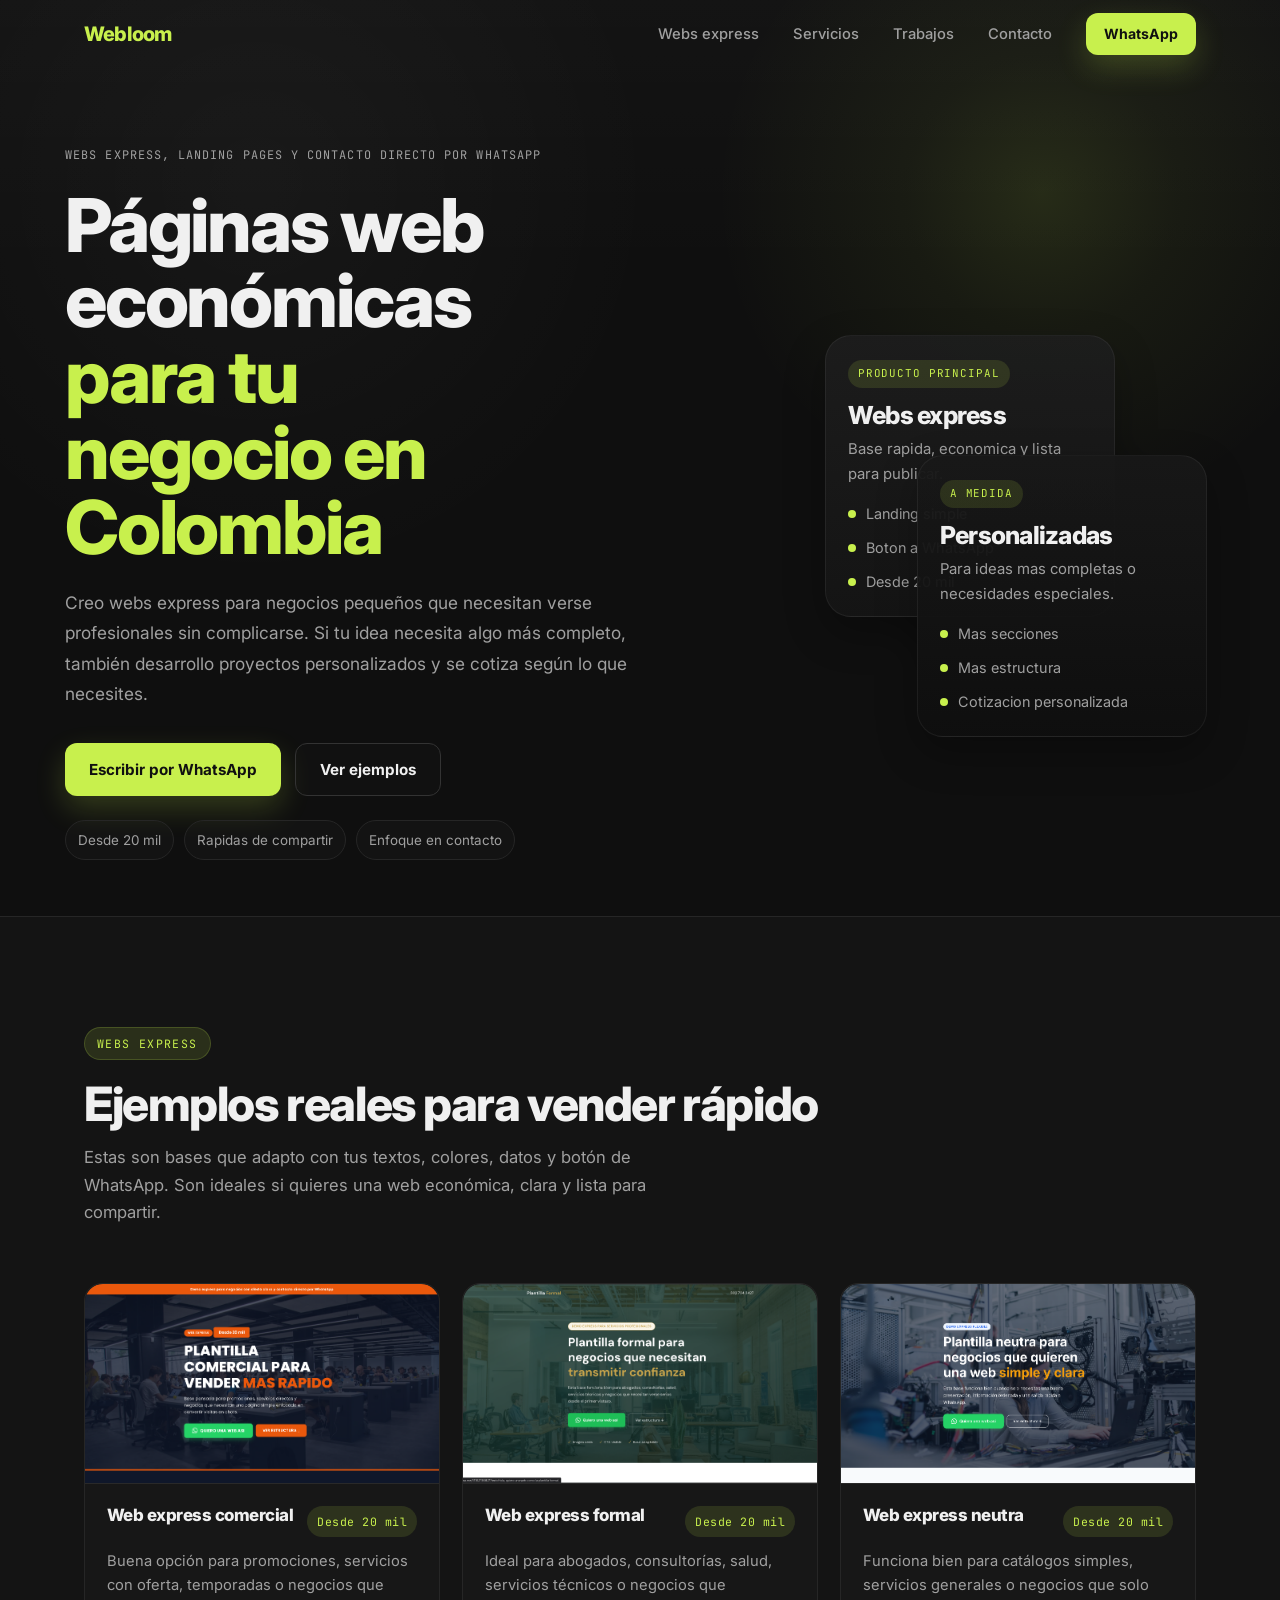
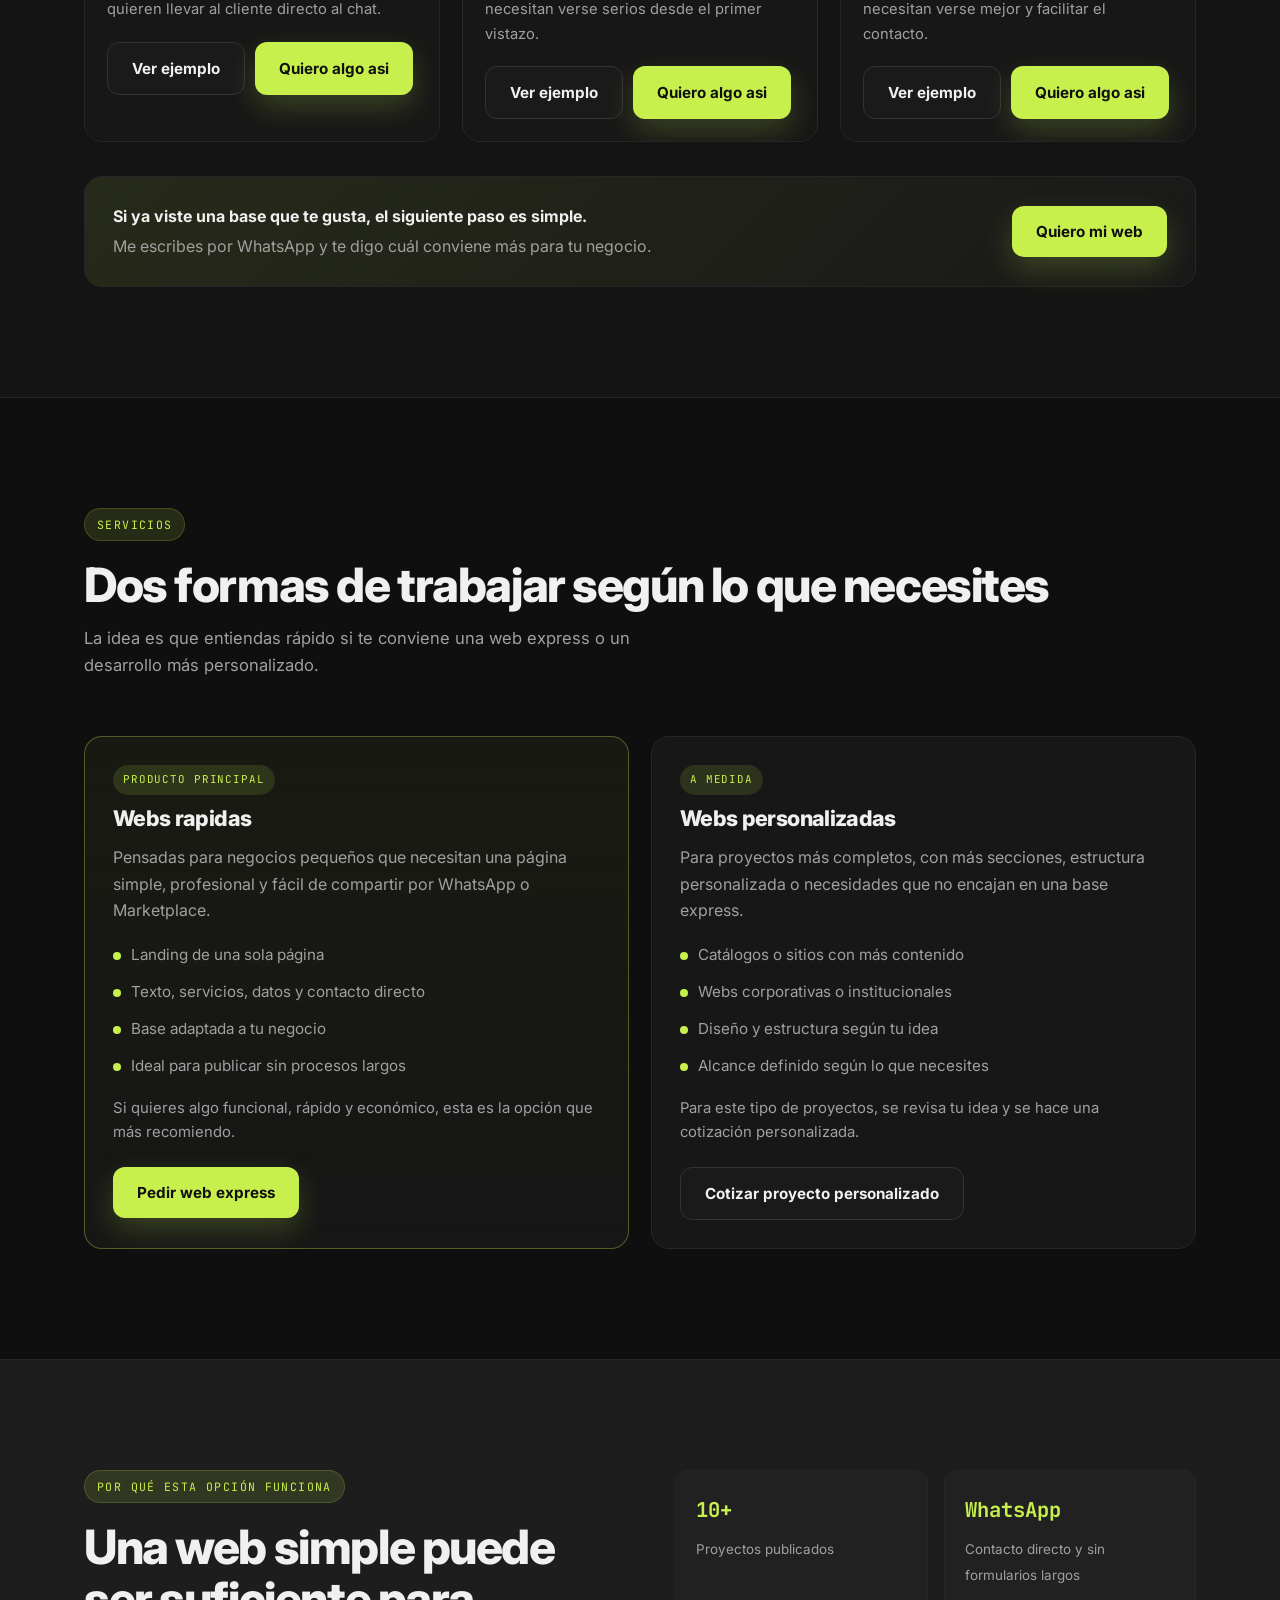
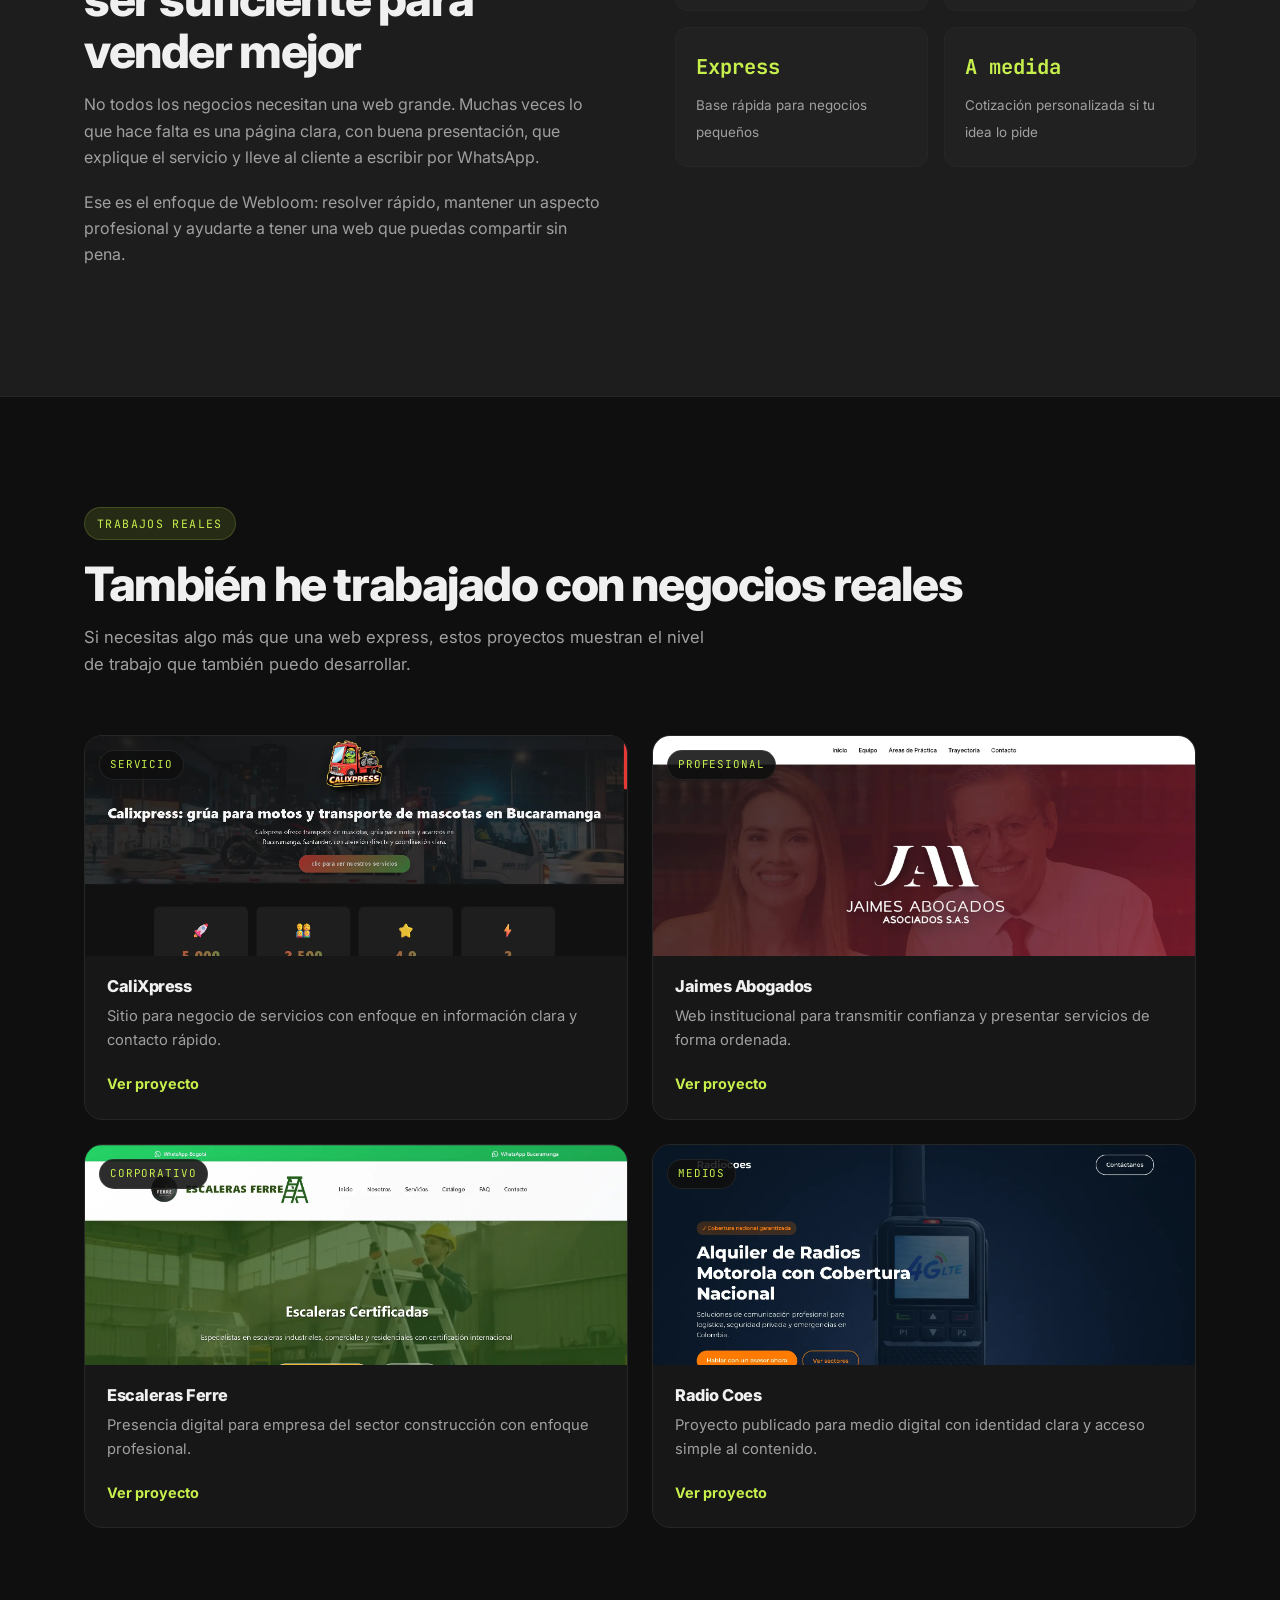
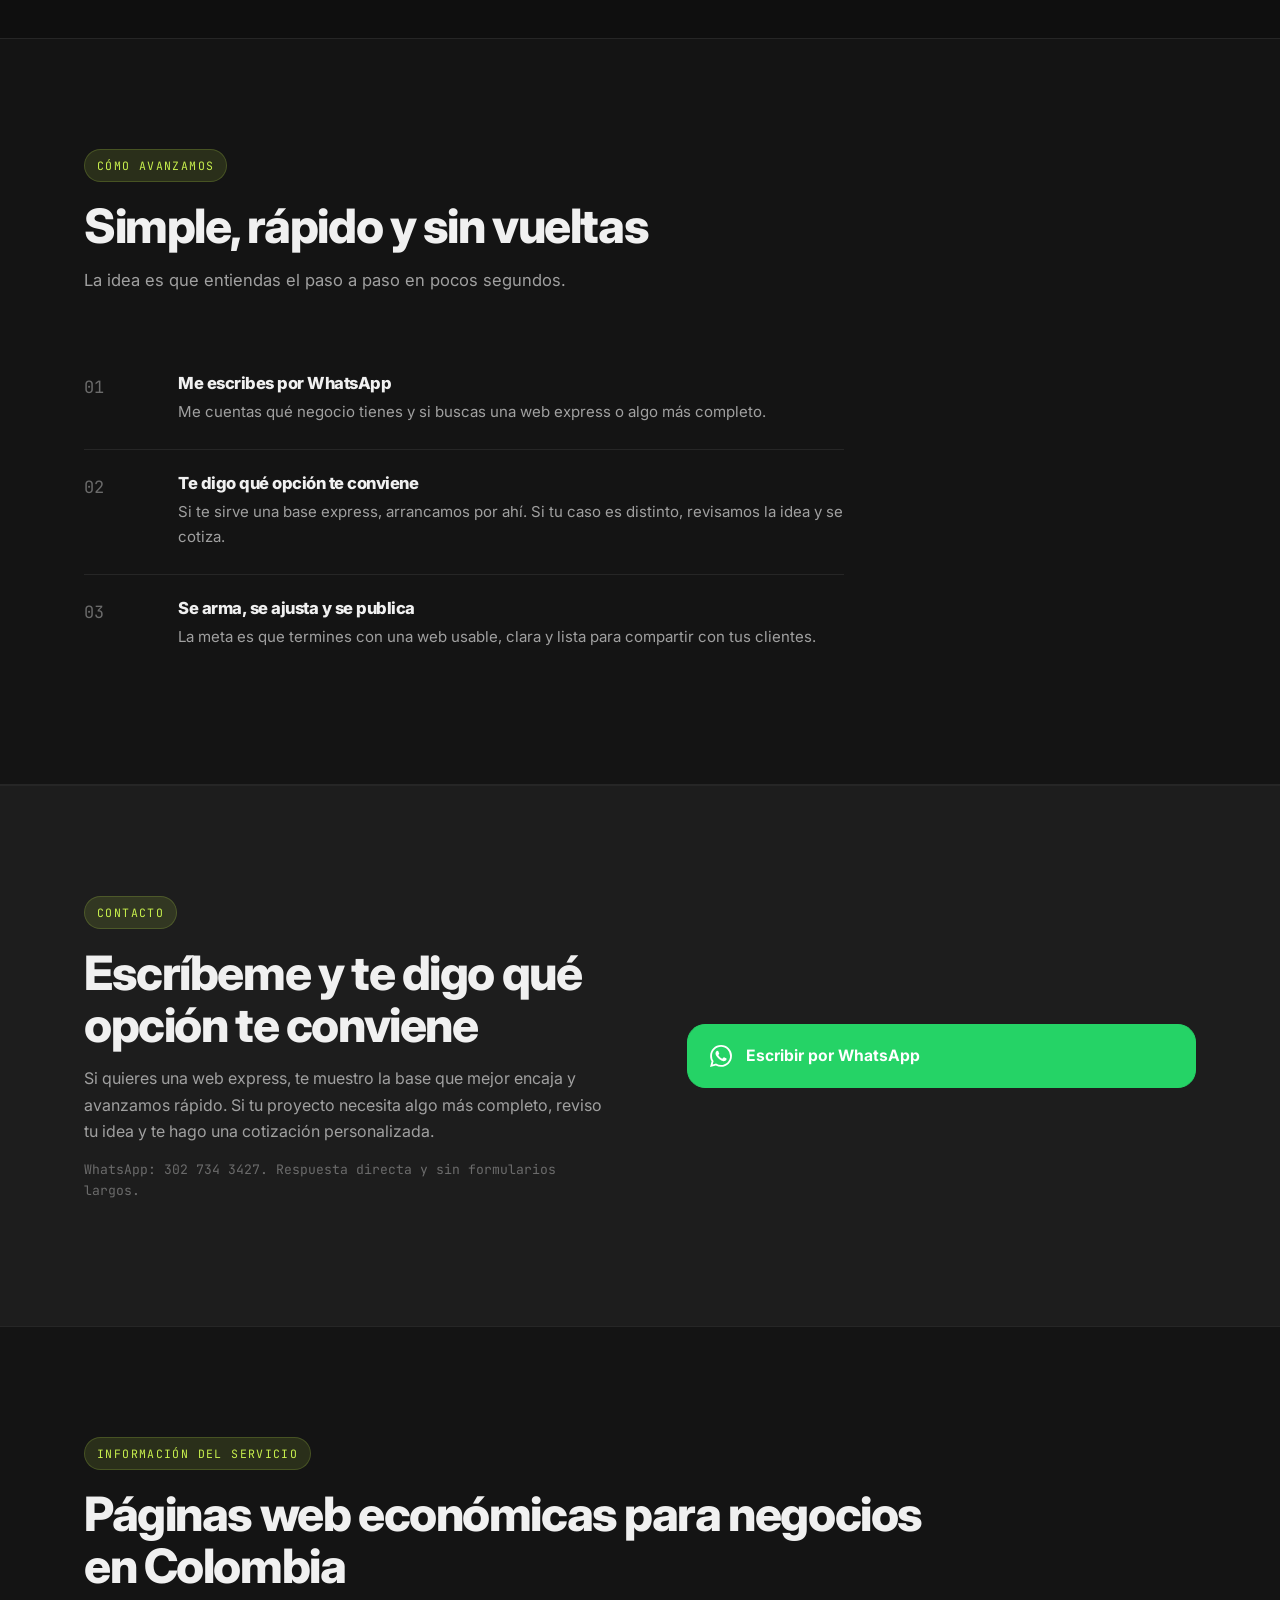
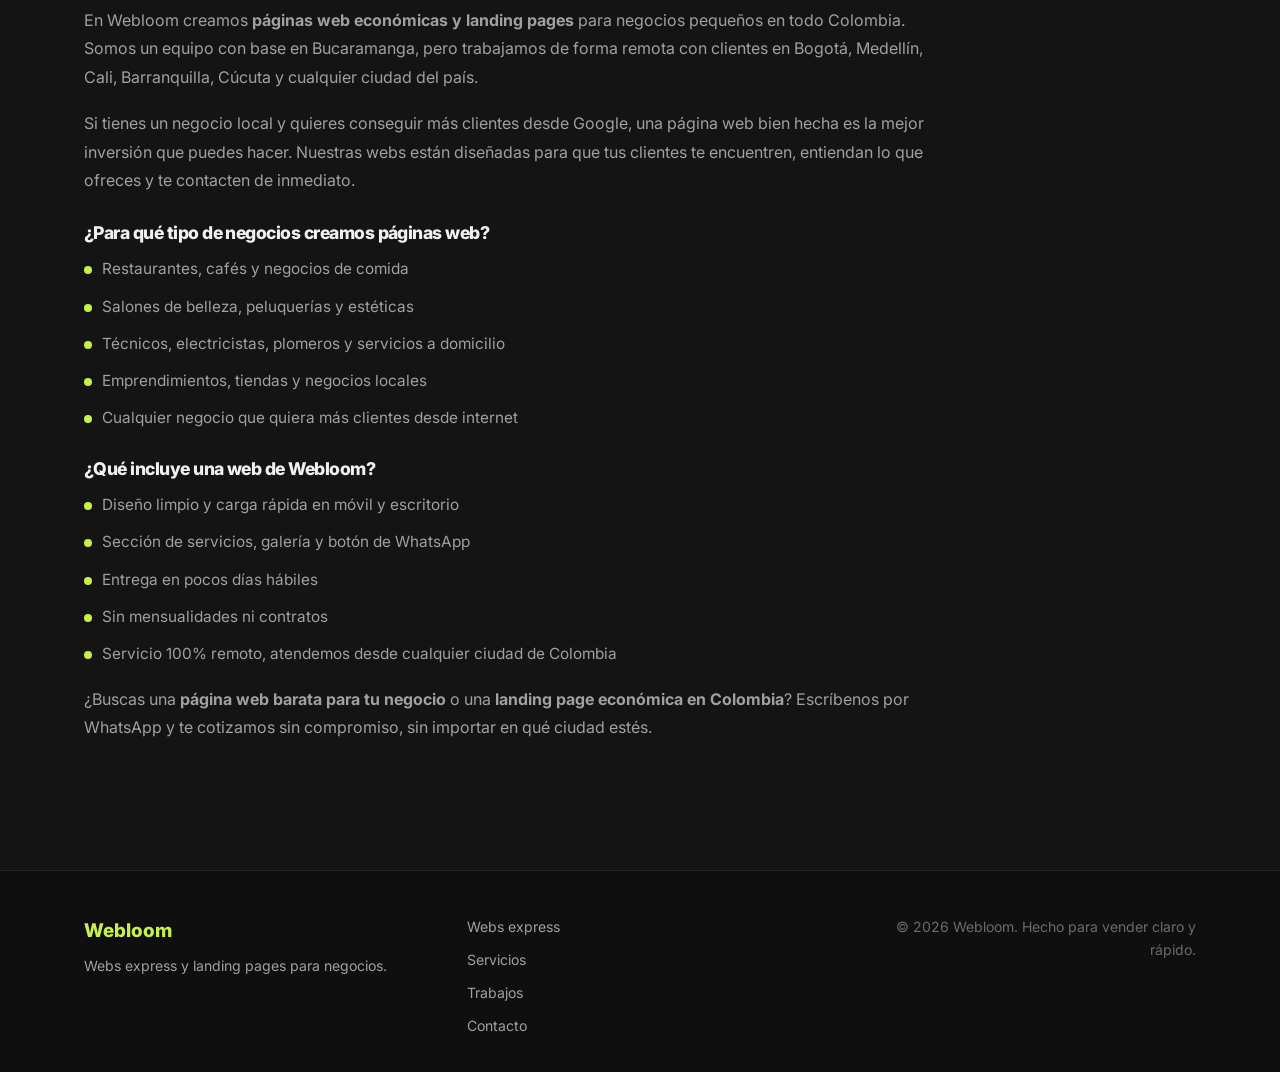
==== commit 0966175b: "SEO: title, meta, schema, sitemap, robots, sección contenido" ====
--- a/index.html
+++ b/index.html
@@ -3,20 +3,25 @@
 <head>
   <meta charset="UTF-8" />
   <meta name="viewport" content="width=device-width, initial-scale=1.0" />
-  <title>Webloom — Desarrollo web para negocios reales</title>
-  <meta name="description" content="Webloom es un proyecto de desarrollo web fundado para crear sitios, catálogos, landing pages y soluciones digitales para negocios reales. Código limpio, criterio de diseño y apoyo de IA." />
-
-  <!-- Open Graph -->
-  <meta property="og:title" content="Webloom — Desarrollo web para negocios reales" />
-  <meta property="og:description" content="Sitios web funcionales, catálogos digitales y soluciones para negocios. Código limpio, buen diseño, resultados reales." />
+  <title>Páginas web económicas para negocios en Colombia | Webloom</title>
+  <meta
+    name="description"
+    content="Creamos páginas web económicas para negocios en Colombia. Landing pages rápidas, profesionales y sin mensualidades. Escríbenos por WhatsApp."
+  />
+  <link rel="canonical" href="https://webloom24.github.io/webloom/" />
+
+  <!-- SEO / social -->
+  <meta property="og:title" content="Páginas web económicas para negocios en Colombia | Webloom" />
+  <meta
+    property="og:description"
+    content="Landing pages rápidas y económicas para negocios en Colombia. Sin mensualidades."
+  />
   <meta property="og:type" content="website" />
-  <meta property="og:url" content="https://webloom24.github.io" />
-  <meta property="og:image" content="assets/og-image.png" />
-
-  <!-- Favicon SVG inline -->
+  <meta property="og:url" content="https://webloom24.github.io/webloom/" />
+  <meta property="og:image" content="https://webloom24.github.io/webloom/images/calixpress.webp" />
+
   <link rel="icon" href="data:image/svg+xml,<svg xmlns='http://www.w3.org/2000/svg' viewBox='0 0 32 32'><rect width='32' height='32' rx='6' fill='%230F0F0F'/><text x='50%25' y='54%25' dominant-baseline='middle' text-anchor='middle' font-family='Inter,sans-serif' font-weight='800' font-size='20' fill='%23C8F04D'>W</text></svg>" />
 
-  <!-- Fonts -->
   <link rel="preconnect" href="https://fonts.googleapis.com" />
   <link rel="preconnect" href="https://fonts.gstatic.com" crossorigin />
   <link href="https://fonts.googleapis.com/css2?family=Inter:wght@400;500;600;700;800&family=JetBrains+Mono:wght@400;500&display=swap" rel="stylesheet" />
@@ -25,18 +30,25 @@
 </head>
 <body>
 
-  <!-- ═══════════════════════════ NAV ═══════════════════════════ -->
+  <!-- Navegacion simple con salida directa a WhatsApp -->
   <header class="nav" id="nav">
     <div class="container nav__inner">
       <a href="#inicio" class="nav__logo">Webloom</a>
       <nav class="nav__links" id="navLinks">
-        <a href="#sobre" class="nav__link">Sobre mí</a>
+        <a href="#express" class="nav__link">Webs express</a>
         <a href="#servicios" class="nav__link">Servicios</a>
-        <a href="#proyectos" class="nav__link">Proyectos</a>
+        <a href="#proyectos" class="nav__link">Trabajos</a>
         <a href="#contacto" class="nav__link">Contacto</a>
-        <a href="#contacto" class="btn btn--sm btn--accent">Hablemos</a>
+        <a
+          href="https://wa.me/573027343427?text=Hola,%20vi%20tu%20web%20y%20quiero%20informacion%20sobre%20una%20pagina%20para%20mi%20negocio."
+          target="_blank"
+          rel="noopener"
+          class="btn btn--sm btn--accent"
+        >
+          WhatsApp
+        </a>
       </nav>
-      <button class="nav__toggle" id="navToggle" aria-label="Abrir menú">
+      <button class="nav__toggle" id="navToggle" aria-label="Abrir menu">
         <span></span><span></span><span></span>
       </button>
     </div>
@@ -44,475 +56,542 @@
 
   <main>
 
-    <!-- ═══════════════════════════ HERO ═══════════════════════════ -->
+    <!-- Hero reenfocado a venta -->
     <section class="hero" id="inicio">
       <div class="container hero__inner">
         <div class="hero__content fade-in">
-          <span class="hero__tag">Desarrollo web · Diseño funcional · IA como herramienta</span>
+          <span class="hero__tag">Webs express, landing pages y contacto directo por WhatsApp</span>
           <h1 class="hero__title">
-            Desarrollo web<br />
-            para negocios<br />
-            <span class="accent">reales.</span>
+            P&aacute;ginas web econ&oacute;micas
+            <span class="accent">para tu negocio en Colombia</span>
           </h1>
           <p class="hero__subtitle">
-            Construyo sitios web, catálogos digitales, landing pages y soluciones
-            funcionales. Trabajo con criterio de diseño y uso herramientas de IA
-            para resolver problemas más rápido y con más precisión.
+            Creo webs express para negocios peque&ntilde;os que necesitan verse
+            profesionales sin complicarse. Si tu idea necesita algo m&aacute;s
+            completo, tambi&eacute;n desarrollo proyectos personalizados y se
+            cotiza seg&uacute;n lo que necesites.
           </p>
           <div class="hero__actions">
-            <a href="#proyectos" class="btn btn--accent">Ver proyectos →</a>
-            <a href="#contacto" class="btn btn--outline">Hablemos</a>
-          </div>
-        </div>
+            <a
+              href="https://wa.me/573027343427?text=Hola,%20quiero%20informacion%20sobre%20una%20web%20para%20mi%20negocio."
+              target="_blank"
+              rel="noopener"
+              class="btn btn--accent"
+            >
+              Escribir por WhatsApp
+            </a>
+            <a href="#express" class="btn btn--outline">Ver ejemplos</a>
+          </div>
+          <div class="hero__trust">
+            <span class="hero__trust-item">Desde 20 mil</span>
+            <span class="hero__trust-item">Rapidas de compartir</span>
+            <span class="hero__trust-item">Enfoque en contacto</span>
+          </div>
+        </div>
+
         <div class="hero__visual fade-in fade-in--delay">
           <div class="hero__card-float">
-            <div class="hcard">
-              <div class="hcard__dot hcard__dot--green"></div>
-              <div class="hcard__dot hcard__dot--yellow"></div>
-              <div class="hcard__dot hcard__dot--red"></div>
-              <div class="hcard__line hcard__line--accent"></div>
-              <div class="hcard__line"></div>
-              <div class="hcard__line hcard__line--short"></div>
-              <div class="hcard__block"></div>
-            </div>
-            <div class="hcard hcard--offset">
-              <div class="hcard__dot hcard__dot--green"></div>
-              <div class="hcard__dot hcard__dot--yellow"></div>
-              <div class="hcard__dot hcard__dot--red"></div>
-              <div class="hcard__line"></div>
-              <div class="hcard__line hcard__line--accent"></div>
-              <div class="hcard__line hcard__line--short"></div>
-              <div class="hcard__block hcard__block--sm"></div>
-            </div>
-          </div>
-        </div>
-      </div>
-      <div class="hero__scroll-hint">
-        <span>scroll</span>
-        <div class="hero__scroll-line"></div>
-      </div>
-    </section>
-
-    <!-- ═══════════════════════════ SOBRE ═══════════════════════════ -->
+            <div class="hcard offer-card">
+              <span class="offer-card__label">Producto principal</span>
+              <h2 class="offer-card__title">Webs express</h2>
+              <p class="offer-card__meta">Base rapida, economica y lista para publicar.</p>
+              <ul class="offer-card__list">
+                <li>Landing simple</li>
+                <li>Boton a WhatsApp</li>
+                <li>Desde 20 mil</li>
+              </ul>
+            </div>
+            <div class="hcard hcard--offset offer-card offer-card--alt">
+              <span class="offer-card__label">A medida</span>
+              <h2 class="offer-card__title">Personalizadas</h2>
+              <p class="offer-card__meta">Para ideas mas completas o necesidades especiales.</p>
+              <ul class="offer-card__list">
+                <li>Mas secciones</li>
+                <li>Mas estructura</li>
+                <li>Cotizacion personalizada</li>
+              </ul>
+            </div>
+          </div>
+        </div>
+      </div>
+    </section>
+
+    <!-- Ejemplos express antes del contenido secundario -->
+    <section class="section express" id="express">
+      <div class="container">
+        <div class="section-header reveal">
+          <span class="section-tag">Webs express</span>
+          <h2 class="section-title">Ejemplos reales para vender r&aacute;pido</h2>
+          <p class="section-subtitle">
+            Estas son bases que adapto con tus textos, colores, datos y bot&oacute;n
+            de WhatsApp. Son ideales si quieres una web econ&oacute;mica, clara y lista
+            para compartir.
+          </p>
+        </div>
+
+        <div class="express__grid">
+          <article class="express-card reveal">
+            <div class="express-card__media">
+              <img src="images/png/plantilla comercial.png" alt="Ejemplo de plantilla web comercial" loading="lazy" />
+            </div>
+            <div class="express-card__body">
+              <div class="express-card__top">
+                <h3 class="express-card__title">Web express comercial</h3>
+                <span class="express-card__price">Desde 20 mil</span>
+              </div>
+              <p class="express-card__desc">
+                Buena opci&oacute;n para promociones, servicios con oferta,
+                temporadas o negocios que quieren llevar al cliente directo al chat.
+              </p>
+              <div class="express-card__actions">
+                <a href="express/comercial/" target="_blank" rel="noopener" class="btn btn--outline">Ver ejemplo</a>
+                <a
+                  href="https://wa.me/573027343427?text=Hola,%20quiero%20una%20web%20parecida%20a%20la%20plantilla%20comercial."
+                  target="_blank"
+                  rel="noopener"
+                  class="btn btn--accent"
+                >
+                  Quiero algo asi
+                </a>
+              </div>
+            </div>
+          </article>
+
+          <article class="express-card reveal">
+            <div class="express-card__media">
+              <img src="images/png/plantilla formal.png" alt="Ejemplo de plantilla web formal" loading="lazy" />
+            </div>
+            <div class="express-card__body">
+              <div class="express-card__top">
+                <h3 class="express-card__title">Web express formal</h3>
+                <span class="express-card__price">Desde 20 mil</span>
+              </div>
+              <p class="express-card__desc">
+                Ideal para abogados, consultor&iacute;as, salud, servicios t&eacute;cnicos
+                o negocios que necesitan verse serios desde el primer vistazo.
+              </p>
+              <div class="express-card__actions">
+                <a href="express/formal/" target="_blank" rel="noopener" class="btn btn--outline">Ver ejemplo</a>
+                <a
+                  href="https://wa.me/573027343427?text=Hola,%20quiero%20una%20web%20parecida%20a%20la%20plantilla%20formal."
+                  target="_blank"
+                  rel="noopener"
+                  class="btn btn--accent"
+                >
+                  Quiero algo asi
+                </a>
+              </div>
+            </div>
+          </article>
+
+          <article class="express-card reveal">
+            <div class="express-card__media">
+              <img src="images/png/plantilla neutra.png" alt="Ejemplo de plantilla web neutra" loading="lazy" />
+            </div>
+            <div class="express-card__body">
+              <div class="express-card__top">
+                <h3 class="express-card__title">Web express neutra</h3>
+                <span class="express-card__price">Desde 20 mil</span>
+              </div>
+              <p class="express-card__desc">
+                Funciona bien para cat&aacute;logos simples, servicios generales
+                o negocios que solo necesitan verse mejor y facilitar el contacto.
+              </p>
+              <div class="express-card__actions">
+                <a href="express/neutra/" target="_blank" rel="noopener" class="btn btn--outline">Ver ejemplo</a>
+                <a
+                  href="https://wa.me/573027343427?text=Hola,%20quiero%20una%20web%20parecida%20a%20la%20plantilla%20neutra."
+                  target="_blank"
+                  rel="noopener"
+                  class="btn btn--accent"
+                >
+                  Quiero algo asi
+                </a>
+              </div>
+            </div>
+          </article>
+        </div>
+
+        <div class="cta-strip reveal">
+          <div>
+            <strong>Si ya viste una base que te gusta, el siguiente paso es simple.</strong>
+            <p>Me escribes por WhatsApp y te digo cu&aacute;l conviene m&aacute;s para tu negocio.</p>
+          </div>
+          <a
+            href="https://wa.me/573027343427?text=Hola,%20vi%20los%20ejemplos%20express%20y%20quiero%20cotizar%20una%20web."
+            target="_blank"
+            rel="noopener"
+            class="btn btn--accent"
+          >
+            Quiero mi web
+          </a>
+        </div>
+      </div>
+    </section>
+
+    <!-- Dos servicios claros -->
+    <section class="section servicios" id="servicios">
+      <div class="container">
+        <div class="section-header reveal">
+          <span class="section-tag">Servicios</span>
+          <h2 class="section-title">Dos formas de trabajar seg&uacute;n lo que necesites</h2>
+          <p class="section-subtitle">
+            La idea es que entiendas r&aacute;pido si te conviene una web express
+            o un desarrollo m&aacute;s personalizado.
+          </p>
+        </div>
+
+        <div class="service-focus__grid">
+          <article class="service-focus service-focus--primary reveal">
+            <div class="service-focus__top">
+              <span class="service-focus__badge">Producto principal</span>
+              <h3>Webs rapidas</h3>
+            </div>
+            <p class="service-focus__desc">
+              Pensadas para negocios peque&ntilde;os que necesitan una p&aacute;gina simple,
+              profesional y f&aacute;cil de compartir por WhatsApp o Marketplace.
+            </p>
+            <ul class="service-focus__list">
+              <li>Landing de una sola p&aacute;gina</li>
+              <li>Texto, servicios, datos y contacto directo</li>
+              <li>Base adaptada a tu negocio</li>
+              <li>Ideal para publicar sin procesos largos</li>
+            </ul>
+            <p class="service-focus__note">
+              Si quieres algo funcional, r&aacute;pido y econ&oacute;mico, esta es la opci&oacute;n
+              que m&aacute;s recomiendo.
+            </p>
+            <a
+              href="https://wa.me/573027343427?text=Hola,%20quiero%20informacion%20sobre%20una%20web%20express."
+              target="_blank"
+              rel="noopener"
+              class="btn btn--accent service-focus__cta"
+            >
+              Pedir web express
+            </a>
+          </article>
+
+          <article class="service-focus reveal">
+            <div class="service-focus__top">
+              <span class="service-focus__badge">A medida</span>
+              <h3>Webs personalizadas</h3>
+            </div>
+            <p class="service-focus__desc">
+              Para proyectos m&aacute;s completos, con m&aacute;s secciones, estructura
+              personalizada o necesidades que no encajan en una base express.
+            </p>
+            <ul class="service-focus__list">
+              <li>Cat&aacute;logos o sitios con m&aacute;s contenido</li>
+              <li>Webs corporativas o institucionales</li>
+              <li>Dise&ntilde;o y estructura seg&uacute;n tu idea</li>
+              <li>Alcance definido seg&uacute;n lo que necesites</li>
+            </ul>
+            <p class="service-focus__note">
+              Para este tipo de proyectos, se revisa tu idea y se hace una
+              cotizaci&oacute;n personalizada.
+            </p>
+            <a
+              href="https://wa.me/573027343427?text=Hola,%20quiero%20cotizar%20un%20proyecto%20web%20personalizado."
+              target="_blank"
+              rel="noopener"
+              class="btn btn--outline service-focus__cta"
+            >
+              Cotizar proyecto personalizado
+            </a>
+          </article>
+        </div>
+      </div>
+    </section>
+
+    <!-- Confianza sin discurso tecnico -->
     <section class="section sobre" id="sobre">
       <div class="container">
         <div class="sobre__inner">
           <div class="sobre__text reveal">
-            <span class="section-tag">Sobre Webloom</span>
-            <h2 class="section-title">Un proyecto fundado<br />con un propósito claro.</h2>
+            <span class="section-tag">Por qu&eacute; esta opci&oacute;n funciona</span>
+            <h2 class="section-title">Una web simple puede ser suficiente para vender mejor</h2>
             <p>
-              Webloom es un proyecto que fundé para ofrecer desarrollo web honesto
-              y funcional a negocios reales: restaurantes, abogados, tiendas,
-              emprendimientos y empresas que necesitan presencia digital bien hecha.
+              No todos los negocios necesitan una web grande. Muchas veces lo que
+              hace falta es una p&aacute;gina clara, con buena presentaci&oacute;n, que
+              explique el servicio y lleve al cliente a escribir por WhatsApp.
             </p>
             <p>
-              No soy una agencia grande ni un equipo de cincuenta personas. Soy
-              alguien que construye sitios web con criterio, que entiende el negocio
-              del cliente antes de escribir una línea de código, y que entrega
-              soluciones que realmente sirven.
-            </p>
-            <p>
-              Uso herramientas de inteligencia artificial como apoyo para investigar,
-              depurar y optimizar — no como reemplazo del criterio técnico, sino
-              como extensión de él.
+              Ese es el enfoque de Webloom: resolver r&aacute;pido, mantener un aspecto
+              profesional y ayudarte a tener una web que puedas compartir sin pena.
             </p>
           </div>
           <div class="sobre__stats reveal reveal--delay">
             <div class="stat-card">
               <span class="stat-card__num accent">10+</span>
-              <span class="stat-card__label">Proyectos entregados</span>
+              <span class="stat-card__label">Proyectos publicados</span>
             </div>
             <div class="stat-card">
-              <span class="stat-card__num accent">5+</span>
-              <span class="stat-card__label">Tipos de negocio atendidos</span>
+              <span class="stat-card__num accent">WhatsApp</span>
+              <span class="stat-card__label">Contacto directo y sin formularios largos</span>
             </div>
             <div class="stat-card">
-              <span class="stat-card__num accent">HTML · CSS · JS</span>
-              <span class="stat-card__label">Stack base sin dependencias innecesarias</span>
+              <span class="stat-card__num accent">Express</span>
+              <span class="stat-card__label">Base r&aacute;pida para negocios peque&ntilde;os</span>
             </div>
             <div class="stat-card">
-              <span class="stat-card__num accent">IA</span>
-              <span class="stat-card__label">Como herramienta de apoyo técnico</span>
-            </div>
-          </div>
-        </div>
-      </div>
-    </section>
-
-    <!-- ═══════════════════════════ SERVICIOS ═══════════════════════════ -->
-    <section class="section servicios" id="servicios">
+              <span class="stat-card__num accent">A medida</span>
+              <span class="stat-card__label">Cotizaci&oacute;n personalizada si tu idea lo pide</span>
+            </div>
+          </div>
+        </div>
+      </div>
+    </section>
+
+    <!-- Muestra trabajos reales, pero ya como prueba social -->
+    <section class="section proyectos" id="proyectos">
       <div class="container">
         <div class="section-header reveal">
-          <span class="section-tag">Servicios</span>
-          <h2 class="section-title">Lo que construyo</h2>
-          <p class="section-subtitle">Soluciones concretas para necesidades reales. Sin paquetes genéricos.</p>
-        </div>
-        <div class="servicios__grid">
-
-          <div class="servicio-card reveal">
-            <div class="servicio-card__icon">
-              <svg width="24" height="24" viewBox="0 0 24 24" fill="none" stroke="currentColor" stroke-width="1.5" stroke-linecap="round" stroke-linejoin="round"><rect x="3" y="3" width="18" height="18" rx="2"/><path d="M3 9h18M9 21V9"/></svg>
-            </div>
-            <h3 class="servicio-card__title">Sitios web completos</h3>
-            <p class="servicio-card__desc">Para negocios que necesitan presencia digital profesional: información, servicios, contacto. Funcional, rápido y bien diseñado.</p>
-          </div>
-
-          <div class="servicio-card reveal">
-            <div class="servicio-card__icon">
-              <svg width="24" height="24" viewBox="0 0 24 24" fill="none" stroke="currentColor" stroke-width="1.5" stroke-linecap="round" stroke-linejoin="round"><path d="M13 2H6a2 2 0 0 0-2 2v16a2 2 0 0 0 2 2h12a2 2 0 0 0 2-2V9z"/><polyline points="13 2 13 9 20 9"/></svg>
-            </div>
-            <h3 class="servicio-card__title">Landing pages</h3>
-            <p class="servicio-card__desc">Páginas de aterrizaje enfocadas en conversión. Para campañas, productos, servicios o eventos que necesitan una página específica.</p>
-          </div>
-
-          <div class="servicio-card reveal">
-            <div class="servicio-card__icon">
-              <svg width="24" height="24" viewBox="0 0 24 24" fill="none" stroke="currentColor" stroke-width="1.5" stroke-linecap="round" stroke-linejoin="round"><path d="M6 2L3 6v14a2 2 0 0 0 2 2h14a2 2 0 0 0 2-2V6l-3-4z"/><line x1="3" y1="6" x2="21" y2="6"/><path d="M16 10a4 4 0 0 1-8 0"/></svg>
-            </div>
-            <h3 class="servicio-card__title">Catálogos y menús digitales</h3>
-            <p class="servicio-card__desc">Para restaurantes, tiendas y emprendimientos. Catálogos interactivos, fáciles de navegar, accesibles desde el móvil sin necesidad de app.</p>
-          </div>
-
-          <div class="servicio-card reveal">
-            <div class="servicio-card__icon">
-              <svg width="24" height="24" viewBox="0 0 24 24" fill="none" stroke="currentColor" stroke-width="1.5" stroke-linecap="round" stroke-linejoin="round"><circle cx="12" cy="12" r="10"/><line x1="2" y1="12" x2="22" y2="12"/><path d="M12 2a15.3 15.3 0 0 1 4 10 15.3 15.3 0 0 1-4 10 15.3 15.3 0 0 1-4-10 15.3 15.3 0 0 1 4-10z"/></svg>
-            </div>
-            <h3 class="servicio-card__title">Sitios corporativos</h3>
-            <p class="servicio-card__desc">Para empresas, despachos o profesionales que necesitan un sitio institucional sólido, claro y que transmita confianza.</p>
-          </div>
-
-          <div class="servicio-card reveal">
-            <div class="servicio-card__icon">
-              <svg width="24" height="24" viewBox="0 0 24 24" fill="none" stroke="currentColor" stroke-width="1.5" stroke-linecap="round" stroke-linejoin="round"><polyline points="16 18 22 12 16 6"/><polyline points="8 6 2 12 8 18"/></svg>
-            </div>
-            <h3 class="servicio-card__title">Integraciones funcionales</h3>
-            <p class="servicio-card__desc">Formularios, WhatsApp, mapas, redes sociales, pasarelas básicas. Conectar el sitio con las herramientas que el negocio ya usa.</p>
-          </div>
-
-          <div class="servicio-card reveal">
-            <div class="servicio-card__icon">
-              <svg width="24" height="24" viewBox="0 0 24 24" fill="none" stroke="currentColor" stroke-width="1.5" stroke-linecap="round" stroke-linejoin="round"><path d="M12 20h9"/><path d="M16.5 3.5a2.121 2.121 0 0 1 3 3L7 19l-4 1 1-4L16.5 3.5z"/></svg>
-            </div>
-            <h3 class="servicio-card__title">Mejoras y optimización</h3>
-            <p class="servicio-card__desc">Tienes un sitio que no funciona bien o no se ve como quieres. Lo reviso, lo mejoro y lo dejo usable, rápido y coherente.</p>
-          </div>
-
-        </div>
-      </div>
-    </section>
-
-    <!-- ═══════════════════════════ PROYECTOS ═══════════════════════════ -->
-    <section class="section proyectos" id="proyectos">
-      <div class="container">
-        <div class="section-header reveal">
-          <span class="section-tag">Proyectos</span>
-          <h2 class="section-title">Trabajo real, clientes reales.</h2>
-          <p class="section-subtitle">Una selección de sitios y soluciones web construidos para negocios.</p>
-        </div>
-
-        <!-- Filtros -->
-        <div class="proyectos__filters reveal">
-          <button class="filter-btn filter-btn--active" data-filter="all">Todos</button>
-          <button class="filter-btn" data-filter="menu">Menús digitales</button>
-          <button class="filter-btn" data-filter="catalogo">Catálogos</button>
-          <button class="filter-btn" data-filter="corporativo">Corporativo</button>
-          <button class="filter-btn" data-filter="radio">Medios</button>
+          <span class="section-tag">Trabajos reales</span>
+          <h2 class="section-title">Tambi&eacute;n he trabajado con negocios reales</h2>
+          <p class="section-subtitle">
+            Si necesitas algo m&aacute;s que una web express, estos proyectos muestran
+            el nivel de trabajo que tambi&eacute;n puedo desarrollar.
+          </p>
         </div>
 
         <div class="proyectos__grid" id="proyectosGrid">
-
-          <!-- 1. Burger Brother -->
-          <div class="proyecto-card reveal" data-category="menu">
+          <article class="proyecto-card reveal">
             <div class="proyecto-card__img">
-              <img src="images/burger brother.webp" alt="Burger Brother Menu" loading="lazy" />
-              <span class="proyecto-card__tag">Menú digital</span>
+              <img src="images/calixpress.webp" alt="Sitio web de CaliXpress" loading="lazy" />
+              <span class="proyecto-card__tag">Servicio</span>
             </div>
             <div class="proyecto-card__body">
-              <h3 class="proyecto-card__title">Burger Brother Menu</h3>
-              <p class="proyecto-card__desc">Menú digital interactivo para hamburguesería. Diseñado para que los clientes naveguen la carta desde su móvil de forma rápida, clara y sin fricciones.</p>
-              <a href="https://webloom24.github.io/burger-brother-menu/" target="_blank" rel="noopener" class="proyecto-card__link">Ver proyecto →</a>
-            </div>
-          </div>
-
-          <!-- 2. La 105 Pizzería -->
-          <div class="proyecto-card reveal" data-category="menu">
+              <h3 class="proyecto-card__title">CaliXpress</h3>
+              <p class="proyecto-card__desc">
+                Sitio para negocio de servicios con enfoque en informaci&oacute;n clara y contacto r&aacute;pido.
+              </p>
+              <a href="https://webloom24.github.io/Calixpress/" target="_blank" rel="noopener" class="proyecto-card__link">Ver proyecto</a>
+            </div>
+          </article>
+
+          <article class="proyecto-card reveal">
             <div class="proyecto-card__img">
-              <img src="images/la 105 pizzeria.webp" alt="La 105 Pizzería" loading="lazy" />
-              <span class="proyecto-card__tag">Menú digital · Mobile-first</span>
+              <img src="images/jaimes abogados.webp" alt="Sitio web de Jaimes Abogados" loading="lazy" />
+              <span class="proyecto-card__tag">Profesional</span>
             </div>
             <div class="proyecto-card__body">
-              <h3 class="proyecto-card__title">La 105 Pizzería</h3>
-              <p class="proyecto-card__desc">Menú digital optimizado principalmente para móvil. Pensado para que los clientes consulten la carta desde su teléfono en mesa o de camino al local.</p>
-              <a href="https://webloom24.github.io/menu-la-105-pizzeria/" target="_blank" rel="noopener" class="proyecto-card__link">Ver proyecto →</a>
-            </div>
-          </div>
-
-          <!-- 3. EntreSueños -->
-          <div class="proyecto-card reveal" data-category="catalogo">
+              <h3 class="proyecto-card__title">Jaimes Abogados</h3>
+              <p class="proyecto-card__desc">
+                Web institucional para transmitir confianza y presentar servicios de forma ordenada.
+              </p>
+              <a href="https://www.jaimesabogados.com" target="_blank" rel="noopener" class="proyecto-card__link">Ver proyecto</a>
+            </div>
+          </article>
+
+          <article class="proyecto-card reveal">
             <div class="proyecto-card__img">
-              <img src="images/entre sueños.webp" alt="EntreSueños Catálogo" loading="lazy" />
-              <span class="proyecto-card__tag">Catálogo digital</span>
+              <img src="images/escaleras ferre.webp" alt="Sitio web de Escaleras Ferre" loading="lazy" />
+              <span class="proyecto-card__tag">Corporativo</span>
             </div>
             <div class="proyecto-card__body">
-              <h3 class="proyecto-card__title">EntreSueños Catálogo</h3>
-              <p class="proyecto-card__desc">Catálogo web para negocio de productos. Presentación visual clara de la oferta, accesible desde cualquier dispositivo sin necesidad de descargar nada.</p>
-              <a href="https://webloom24.github.io/entresuenos-catalogo/" target="_blank" rel="noopener" class="proyecto-card__link">Ver proyecto →</a>
-            </div>
-          </div>
-
-          <!-- 4. Chavos Burger -->
-          <div class="proyecto-card reveal" data-category="menu">
+              <h3 class="proyecto-card__title">Escaleras Ferre</h3>
+              <p class="proyecto-card__desc">
+                Presencia digital para empresa del sector construcci&oacute;n con enfoque profesional.
+              </p>
+              <a href="https://www.escalerasferre.com" target="_blank" rel="noopener" class="proyecto-card__link">Ver proyecto</a>
+            </div>
+          </article>
+
+          <article class="proyecto-card reveal">
             <div class="proyecto-card__img">
-              <img src="images/chavos burger.webp" alt="Chavos Burger" loading="lazy" />
-              <span class="proyecto-card__tag">Menú digital</span>
-            </div>
-            <div class="proyecto-card__body">
-              <h3 class="proyecto-card__title">Chavos Burger</h3>
-              <p class="proyecto-card__desc">Menú digital para hamburguesería local. Diseño directo y apetitoso que ayuda al cliente a decidir rápido y al negocio a comunicar su oferta sin imprimir nada.</p>
-              <a href="https://webloom24.github.io/menu-Chavos-Burger/" target="_blank" rel="noopener" class="proyecto-card__link">Ver proyecto →</a>
-            </div>
-          </div>
-
-          <!-- 5. Gustavo Burger -->
-          <div class="proyecto-card reveal" data-category="menu">
-            <div class="proyecto-card__img">
-              <img src="images/gustavo burger.webp" alt="Gustavo Burger" loading="lazy" />
-              <span class="proyecto-card__tag">Menú digital</span>
-            </div>
-            <div class="proyecto-card__body">
-              <h3 class="proyecto-card__title">Gustavo Burger</h3>
-              <p class="proyecto-card__desc">Carta digital para otro emprendimiento gastronómico. Cada menú se adapta a la identidad del negocio, manteniendo la navegación simple y la presentación limpia.</p>
-              <a href="https://webloom24.github.io/menu-Gustavo-Burger/" target="_blank" rel="noopener" class="proyecto-card__link">Ver proyecto →</a>
-            </div>
-          </div>
-
-          <!-- 6. Radio Coes -->
-          <div class="proyecto-card reveal" data-category="radio">
-            <div class="proyecto-card__img">
-              <img src="images/radio coes.webp" alt="Radio Coes" loading="lazy" />
-              <span class="proyecto-card__tag">Medios / Radio</span>
+              <img src="images/radio coes.webp" alt="Sitio web de Radio Coes" loading="lazy" />
+              <span class="proyecto-card__tag">Medios</span>
             </div>
             <div class="proyecto-card__body">
               <h3 class="proyecto-card__title">Radio Coes</h3>
-              <p class="proyecto-card__desc">Sitio web para emisora de radio. Presencia digital con información, programación y acceso al contenido del medio. Diseño que transmite identidad radial.</p>
-              <a href="https://radiocoes.com/" target="_blank" rel="noopener" class="proyecto-card__link">Ver proyecto →</a>
-            </div>
-          </div>
-
-          <!-- 7. CaliXpress -->
-          <div class="proyecto-card reveal" data-category="catalogo">
-            <div class="proyecto-card__img">
-              <img src="images/calixpress.webp" alt="CaliXpress" loading="lazy" />
-              <span class="proyecto-card__tag">Catálogo / Servicio</span>
-            </div>
-            <div class="proyecto-card__body">
-              <h3 class="proyecto-card__title">CaliXpress</h3>
-              <p class="proyecto-card__desc">Sitio para negocio de servicios con enfoque en información clara y acceso rápido a lo que el cliente necesita. Diseño ágil orientado a conversión.</p>
-              <a href="https://webloom24.github.io/Calixpress/" target="_blank" rel="noopener" class="proyecto-card__link">Ver proyecto →</a>
-            </div>
-          </div>
-
-          <!-- 8. Jaimes Abogados -->
-          <div class="proyecto-card reveal" data-category="corporativo">
-            <div class="proyecto-card__img">
-              <img src="images/jaimes abogados.webp" alt="Jaimes Abogados" loading="lazy" />
-              <span class="proyecto-card__tag">Sitio corporativo · Legal</span>
-            </div>
-            <div class="proyecto-card__body">
-              <h3 class="proyecto-card__title">Jaimes Abogados</h3>
-              <p class="proyecto-card__desc">Sitio institucional para despacho jurídico. Diseñado para transmitir confianza, presentar los servicios legales con claridad y facilitar el contacto con el cliente.</p>
-              <a href="https://www.jaimesabogados.com" target="_blank" rel="noopener" class="proyecto-card__link">Ver proyecto →</a>
-            </div>
-          </div>
-
-          <!-- 9. Escaleras Ferre -->
-          <div class="proyecto-card reveal" data-category="corporativo">
-            <div class="proyecto-card__img">
-              <img src="images/escaleras ferre.webp" alt="Escaleras Ferre" loading="lazy" />
-              <span class="proyecto-card__tag">Sitio corporativo · Construcción</span>
-            </div>
-            <div class="proyecto-card__body">
-              <h3 class="proyecto-card__title">Escaleras Ferre</h3>
-              <p class="proyecto-card__desc">Presencia digital para empresa del sector de la construcción y ferretería. Muestra productos, servicios y datos de contacto de forma directa y profesional.</p>
-              <a href="https://www.escalerasferre.com" target="_blank" rel="noopener" class="proyecto-card__link">Ver proyecto →</a>
-            </div>
-          </div>
-
-          <!-- 10. Granos Surcaribe -->
-          <div class="proyecto-card reveal" data-category="corporativo">
-            <div class="proyecto-card__img">
-              <img src="images/granos sur caribe.webp" alt="Granos Surcaribe" loading="lazy" />
-              <span class="proyecto-card__tag">Sitio corporativo · Agroindustria</span>
-            </div>
-            <div class="proyecto-card__body">
-              <h3 class="proyecto-card__title">Granos Surcaribe</h3>
-              <p class="proyecto-card__desc">Sitio para empresa del sector agroindustrial colombiano. Diseño institucional que comunica solidez y confianza, enfocado en presentar la empresa y sus líneas de producto.</p>
-              <a href="https://www.granossurcaribe.com.co" target="_blank" rel="noopener" class="proyecto-card__link">Ver proyecto →</a>
-            </div>
-          </div>
-
-        </div>
-      </div>
-    </section>
-
-    <!-- ═══════════════════════════ PROCESO ═══════════════════════════ -->
+              <p class="proyecto-card__desc">
+                Proyecto publicado para medio digital con identidad clara y acceso simple al contenido.
+              </p>
+              <a href="https://radiocoes.com/" target="_blank" rel="noopener" class="proyecto-card__link">Ver proyecto</a>
+            </div>
+          </article>
+        </div>
+      </div>
+    </section>
+
+    <!-- Proceso corto para bajar friccion -->
     <section class="section proceso" id="proceso">
       <div class="container">
         <div class="section-header reveal">
-          <span class="section-tag">Cómo trabajo</span>
-          <h2 class="section-title">Sin vueltas, sin sorpresas.</h2>
-          <p class="section-subtitle">Un proceso claro desde la primera conversación hasta la entrega final.</p>
+          <span class="section-tag">C&oacute;mo avanzamos</span>
+          <h2 class="section-title">Simple, r&aacute;pido y sin vueltas</h2>
+          <p class="section-subtitle">La idea es que entiendas el paso a paso en pocos segundos.</p>
         </div>
         <div class="proceso__steps">
-
           <div class="proceso-step reveal">
             <div class="proceso-step__num">01</div>
             <div class="proceso-step__content">
-              <h3>Entender la necesidad</h3>
-              <p>Antes de proponer soluciones, escucho. Qué necesita el negocio, quién es el cliente final y qué debe lograr el sitio.</p>
+              <h3>Me escribes por WhatsApp</h3>
+              <p>Me cuentas qu&eacute; negocio tienes y si buscas una web express o algo m&aacute;s completo.</p>
             </div>
           </div>
 
           <div class="proceso-step reveal">
             <div class="proceso-step__num">02</div>
             <div class="proceso-step__content">
-              <h3>Proponer una solución clara</h3>
-              <p>Defino estructura, funcionalidades y enfoque visual. Sin sobredimensionar ni hacer más de lo que se necesita.</p>
+              <h3>Te digo qu&eacute; opci&oacute;n te conviene</h3>
+              <p>Si te sirve una base express, arrancamos por ah&iacute;. Si tu caso es distinto, revisamos la idea y se cotiza.</p>
             </div>
           </div>
 
           <div class="proceso-step reveal">
             <div class="proceso-step__num">03</div>
             <div class="proceso-step__content">
-              <h3>Construir</h3>
-              <p>Código limpio, diseño responsive, buenas prácticas. Uso herramientas de IA para depurar, investigar y avanzar más rápido sin perder criterio.</p>
-            </div>
-          </div>
-
-          <div class="proceso-step reveal">
-            <div class="proceso-step__num">04</div>
-            <div class="proceso-step__content">
-              <h3>Ajustar detalles</h3>
-              <p>Revisión real en distintos dispositivos, ajuste de textos, colores y comportamientos hasta que esté bien.</p>
-            </div>
-          </div>
-
-          <div class="proceso-step reveal">
-            <div class="proceso-step__num">05</div>
-            <div class="proceso-step__content">
-              <h3>Entregar algo usable</h3>
-              <p>No entrego "borradores". Entrego sitios terminados, publicados y listos para que el negocio los use desde el primer día.</p>
-            </div>
-          </div>
-
-        </div>
-      </div>
-    </section>
-
-    <!-- ═══════════════════════════ IA ═══════════════════════════ -->
-    <section class="section ia" id="ia">
-      <div class="container">
-        <div class="ia__inner reveal">
-          <div class="ia__text">
-            <span class="section-tag">IA como herramienta</span>
-            <h2 class="section-title">Uso inteligencia artificial.<br />Pero el criterio es mío.</h2>
-            <p>
-              Uso herramientas como Claude, ChatGPT y Gemini en mi flujo de trabajo. No para que "hagan el trabajo por mí", sino como apoyo técnico real: investigar soluciones a problemas específicos, depurar código, entender documentación, explorar alternativas más eficientes.
-            </p>
-            <p>
-              La IA acelera ciertos procesos. Pero la decisión de qué construir, cómo estructurarlo y si realmente resuelve el problema del cliente — eso sigue siendo criterio humano.
-            </p>
-            <p>
-              En desarrollo web, la herramienta importa menos que saber usarla bien. Y eso es lo que intento hacer.
-            </p>
-          </div>
-          <div class="ia__pills">
-            <div class="ia-pill">
-              <svg width="16" height="16" viewBox="0 0 24 24" fill="none" stroke="currentColor" stroke-width="2"><circle cx="12" cy="12" r="10"/><path d="M9.09 9a3 3 0 0 1 5.83 1c0 2-3 3-3 3"/><line x1="12" y1="17" x2="12.01" y2="17"/></svg>
-              Investigar soluciones
-            </div>
-            <div class="ia-pill">
-              <svg width="16" height="16" viewBox="0 0 24 24" fill="none" stroke="currentColor" stroke-width="2"><path d="M12 22s8-4 8-10V5l-8-3-8 3v7c0 6 8 10 8 10z"/></svg>
-              Depurar código
-            </div>
-            <div class="ia-pill">
-              <svg width="16" height="16" viewBox="0 0 24 24" fill="none" stroke="currentColor" stroke-width="2"><polyline points="13 2 13 9 20 9"/><path d="M20 14.66V20a2 2 0 0 1-2 2H4a2 2 0 0 1-2-2V6a2 2 0 0 1 2-2h5.34"/><polygon points="18 2 22 6 12 16 8 16 8 12 18 2"/></svg>
-              Acelerar desarrollo
-            </div>
-            <div class="ia-pill">
-              <svg width="16" height="16" viewBox="0 0 24 24" fill="none" stroke="currentColor" stroke-width="2"><line x1="18" y1="20" x2="18" y2="10"/><line x1="12" y1="20" x2="12" y2="4"/><line x1="6" y1="20" x2="6" y2="14"/></svg>
-              Optimizar procesos
-            </div>
-            <div class="ia-pill">
-              <svg width="16" height="16" viewBox="0 0 24 24" fill="none" stroke="currentColor" stroke-width="2"><path d="M14 2H6a2 2 0 0 0-2 2v16a2 2 0 0 0 2 2h12a2 2 0 0 0 2-2V8z"/><polyline points="14 2 14 8 20 8"/></svg>
-              Leer documentación
-            </div>
-            <div class="ia-pill">
-              <svg width="16" height="16" viewBox="0 0 24 24" fill="none" stroke="currentColor" stroke-width="2"><circle cx="12" cy="12" r="3"/><path d="M19.07 4.93a10 10 0 0 1 0 14.14M4.93 19.07a10 10 0 0 1 0-14.14"/></svg>
-              Explorar alternativas
-            </div>
-          </div>
-        </div>
-      </div>
-    </section>
-
-    <!-- ═══════════════════════════ CONTACTO ═══════════════════════════ -->
+              <h3>Se arma, se ajusta y se publica</h3>
+              <p>La meta es que termines con una web usable, clara y lista para compartir con tus clientes.</p>
+            </div>
+          </div>
+        </div>
+      </div>
+    </section>
+
+    <!-- Cierre centrado en contacto -->
     <section class="section contacto" id="contacto">
       <div class="container">
         <div class="contacto__inner reveal">
           <div class="contacto__text">
             <span class="section-tag">Contacto</span>
-            <h2 class="section-title">¿Tienes un proyecto<br />en mente?</h2>
+            <h2 class="section-title">Escr&iacute;beme y te digo qu&eacute; opci&oacute;n te conviene</h2>
             <p>
-              Si necesitas un sitio web, quieres mejorar uno que ya tienes,
-              o simplemente quieres conversar sobre lo que tu negocio necesita
-              digitalmente — escríbeme. Sin compromiso, sin formularios complicados.
-            </p>
-            <p class="contacto__note">Respondo por WhatsApp o correo. Generalmente el mismo día.</p>
+              Si quieres una web express, te muestro la base que mejor encaja y
+              avanzamos r&aacute;pido. Si tu proyecto necesita algo m&aacute;s completo,
+              reviso tu idea y te hago una cotizaci&oacute;n personalizada.
+            </p>
+            <p class="contacto__note">
+              WhatsApp: 302 734 3427. Respuesta directa y sin formularios largos.
+            </p>
           </div>
           <div class="contacto__actions">
-            <a href="https://wa.me/573154674742?text=Hola,%20vi%20tu%20portafolio%20y%20me%20interesa%20hablar%20sobre%20un%20proyecto." target="_blank" rel="noopener" class="contacto-btn contacto-btn--wa">
+            <a
+              href="https://wa.me/573027343427?text=Hola,%20quiero%20hablar%20sobre%20una%20web%20para%20mi%20negocio."
+              target="_blank"
+              rel="noopener"
+              class="contacto-btn contacto-btn--wa"
+            >
               <svg width="22" height="22" viewBox="0 0 24 24" fill="currentColor"><path d="M17.472 14.382c-.297-.149-1.758-.867-2.03-.967-.273-.099-.471-.148-.67.15-.197.297-.767.966-.94 1.164-.173.199-.347.223-.644.075-.297-.15-1.255-.463-2.39-1.475-.883-.788-1.48-1.761-1.653-2.059-.173-.297-.018-.458.13-.606.134-.133.298-.347.446-.52.149-.174.198-.298.298-.497.099-.198.05-.371-.025-.52-.075-.149-.669-1.612-.916-2.207-.242-.579-.487-.5-.669-.51-.173-.008-.371-.01-.57-.01-.198 0-.52.074-.792.372-.272.297-1.04 1.016-1.04 2.479 0 1.462 1.065 2.875 1.213 3.074.149.198 2.096 3.2 5.077 4.487.709.306 1.262.489 1.694.625.712.227 1.36.195 1.871.118.571-.085 1.758-.719 2.006-1.413.248-.694.248-1.289.173-1.413-.074-.124-.272-.198-.57-.347m-5.421 7.403h-.004a9.87 9.87 0 0 1-5.031-1.378l-.361-.214-3.741.982.998-3.648-.235-.374a9.86 9.86 0 0 1-1.51-5.26c.001-5.45 4.436-9.884 9.888-9.884 2.64 0 5.122 1.03 6.988 2.898a9.825 9.825 0 0 1 2.893 6.994c-.003 5.45-4.437 9.884-9.885 9.884m8.413-18.297A11.815 11.815 0 0 0 12.05 0C5.495 0 .16 5.335.157 11.892c0 2.096.547 4.142 1.588 5.945L.057 24l6.305-1.654a11.882 11.882 0 0 0 5.683 1.448h.005c6.554 0 11.89-5.335 11.893-11.893a11.821 11.821 0 0 0-3.48-8.413z"/></svg>
               Escribir por WhatsApp
             </a>
-            <a href="mailto:nicolasserranofranco24@gmail.com" class="contacto-btn contacto-btn--email">
-              <svg width="22" height="22" viewBox="0 0 24 24" fill="none" stroke="currentColor" stroke-width="1.8" stroke-linecap="round" stroke-linejoin="round"><path d="M4 4h16c1.1 0 2 .9 2 2v12c0 1.1-.9 2-2 2H4c-1.1 0-2-.9-2-2V6c0-1.1.9-2 2-2z"/><polyline points="22,6 12,13 2,6"/></svg>
-              nicolasserranofranco24@gmail.com
-            </a>
-            <a href="https://github.com/webloom24" target="_blank" rel="noopener" class="contacto-btn contacto-btn--github">
-              <svg width="22" height="22" viewBox="0 0 24 24" fill="currentColor"><path d="M12 0c-6.626 0-12 5.373-12 12 0 5.302 3.438 9.8 8.207 11.387.599.111.793-.261.793-.577v-2.234c-3.338.726-4.033-1.416-4.033-1.416-.546-1.387-1.333-1.756-1.333-1.756-1.089-.745.083-.729.083-.729 1.205.084 1.839 1.237 1.839 1.237 1.07 1.834 2.807 1.304 3.492.997.107-.775.418-1.305.762-1.604-2.665-.305-5.467-1.334-5.467-5.931 0-1.311.469-2.381 1.236-3.221-.124-.303-.535-1.524.117-3.176 0 0 1.008-.322 3.301 1.23.957-.266 1.983-.399 3.003-.404 1.02.005 2.047.138 3.006.404 2.291-1.552 3.297-1.23 3.297-1.23.653 1.653.242 2.874.118 3.176.77.84 1.235 1.911 1.235 3.221 0 4.609-2.807 5.624-5.479 5.921.43.372.823 1.102.823 2.222v3.293c0 .319.192.694.801.576 4.765-1.589 8.199-6.086 8.199-11.386 0-6.627-5.373-12-12-12z"/></svg>
-              GitHub
-            </a>
-          </div>
+          </div>
+        </div>
+      </div>
+    </section>
+
+    <section class="section seo-copy" id="sobre-webloom" aria-label="Información del servicio">
+      <div class="container">
+        <div class="seo-copy__inner reveal">
+          <span class="section-tag">Informaci&oacute;n del servicio</span>
+          <h2 class="section-title">P&aacute;ginas web econ&oacute;micas para negocios en Colombia</h2>
+          <p>
+            En Webloom creamos <strong>p&aacute;ginas web econ&oacute;micas y landing pages</strong>
+            para negocios peque&ntilde;os en todo Colombia. Somos un equipo con base en
+            Bucaramanga, pero trabajamos de forma remota con clientes en Bogot&aacute;,
+            Medell&iacute;n, Cali, Barranquilla, C&uacute;cuta y cualquier ciudad del pa&iacute;s.
+          </p>
+          <p>
+            Si tienes un negocio local y quieres conseguir m&aacute;s clientes desde Google,
+            una p&aacute;gina web bien hecha es la mejor inversi&oacute;n que puedes hacer.
+            Nuestras webs est&aacute;n dise&ntilde;adas para que tus clientes te encuentren,
+            entiendan lo que ofreces y te contacten de inmediato.
+          </p>
+          <h3>&iquest;Para qu&eacute; tipo de negocios creamos p&aacute;ginas web?</h3>
+          <ul class="seo-copy__list">
+            <li>Restaurantes, caf&eacute;s y negocios de comida</li>
+            <li>Salones de belleza, peluquer&iacute;as y est&eacute;ticas</li>
+            <li>T&eacute;cnicos, electricistas, plomeros y servicios a domicilio</li>
+            <li>Emprendimientos, tiendas y negocios locales</li>
+            <li>Cualquier negocio que quiera m&aacute;s clientes desde internet</li>
+          </ul>
+          <h3>&iquest;Qu&eacute; incluye una web de Webloom?</h3>
+          <ul class="seo-copy__list">
+            <li>Dise&ntilde;o limpio y carga r&aacute;pida en m&oacute;vil y escritorio</li>
+            <li>Secci&oacute;n de servicios, galer&iacute;a y bot&oacute;n de WhatsApp</li>
+            <li>Entrega en pocos d&iacute;as h&aacute;biles</li>
+            <li>Sin mensualidades ni contratos</li>
+            <li>Servicio 100% remoto, atendemos desde cualquier ciudad de Colombia</li>
+          </ul>
+          <p>
+            &iquest;Buscas una <strong>p&aacute;gina web barata para tu negocio</strong> o una
+            <strong>landing page econ&oacute;mica en Colombia</strong>?
+            Escr&iacute;benos por WhatsApp y te cotizamos sin compromiso,
+            sin importar en qu&eacute; ciudad est&eacute;s.
+          </p>
         </div>
       </div>
     </section>
 
   </main>
 
-  <!-- ═══════════════════════════ FOOTER ═══════════════════════════ -->
   <footer class="footer">
     <div class="container footer__inner">
       <div class="footer__brand">
         <span class="footer__logo">Webloom</span>
-        <p>Desarrollo web para negocios reales.</p>
+        <p>Webs express y landing pages para negocios.</p>
       </div>
       <nav class="footer__nav">
-        <a href="#sobre">Sobre mí</a>
+        <a href="#express">Webs express</a>
         <a href="#servicios">Servicios</a>
-        <a href="#proyectos">Proyectos</a>
-        <a href="#proceso">Proceso</a>
+        <a href="#proyectos">Trabajos</a>
         <a href="#contacto">Contacto</a>
       </nav>
       <div class="footer__copy">
-        <p>© 2025 Webloom. Hecho con criterio y código limpio.</p>
+        <p>&copy; 2026 Webloom. Hecho para vender claro y r&aacute;pido.</p>
       </div>
     </div>
   </footer>
 
-  <!-- Back to top -->
-  <button class="back-top" id="backTop" aria-label="Volver arriba">↑</button>
+  <button class="back-top" id="backTop" aria-label="Volver arriba">&uarr;</button>
 
   <script src="script.js"></script>
+  <script type="application/ld+json">
+  {
+    "@context": "https://schema.org",
+    "@type": "ProfessionalService",
+    "name": "Webloom",
+    "description": "Páginas web económicas y landing pages para negocios pequeños en Colombia. Servicio remoto disponible en todo el país.",
+    "url": "https://webloom24.github.io/webloom/",
+    "telephone": "+573027343427",
+    "address": {
+      "@type": "PostalAddress",
+      "addressLocality": "Bucaramanga",
+      "addressRegion": "Santander",
+      "addressCountry": "CO"
+    },
+    "areaServed": [
+      {
+        "@type": "Country",
+        "name": "Colombia"
+      },
+      {
+        "@type": "City",
+        "name": "Bucaramanga"
+      },
+      {
+        "@type": "City",
+        "name": "Bogotá"
+      },
+      {
+        "@type": "City",
+        "name": "Medellín"
+      },
+      {
+        "@type": "City",
+        "name": "Cali"
+      },
+      {
+        "@type": "City",
+        "name": "Barranquilla"
+      }
+    ],
+    "priceRange": "$$",
+    "sameAs": [
+      "https://wa.me/573027343427"
+    ]
+  }
+  </script>
 </body>
 </html>
--- a/styles.css
+++ b/styles.css
@@ -1,10 +1,4 @@
-/* ═══════════════════════════════════════════════════════
-   WEBLOOM — Portfolio CSS
-   Stack: CSS custom properties + Vanilla CSS
-   Author: Webloom
-   ═══════════════════════════════════════════════════════ */
-
-/* ─── RESET & BASE ─── */
+/* Base */
 *, *::before, *::after {
   box-sizing: border-box;
   margin: 0;
@@ -18,181 +12,192 @@
 
 body {
   font-family: 'Inter', system-ui, -apple-system, sans-serif;
-  background-color: var(--bg);
-  color: var(--text);
+  background: #0f0f0f;
+  color: #f0f0f0;
   line-height: 1.65;
   -webkit-font-smoothing: antialiased;
   overflow-x: hidden;
 }
 
-img { max-width: 100%; display: block; }
-a { text-decoration: none; color: inherit; }
-button { cursor: pointer; border: none; background: none; font-family: inherit; }
+img { display: block; max-width: 100%; }
+a { color: inherit; text-decoration: none; }
+button { background: none; border: none; cursor: pointer; font: inherit; }
 ul { list-style: none; }
 
-/* ─── TOKENS ─── */
 :root {
-  --bg:          #0F0F0F;
-  --bg-card:     #161616;
-  --bg-card-alt: #1A1A1A;
-  --border:      #222222;
-  --border-light:#2A2A2A;
-
-  --accent:      #C8F04D;
-  --accent-hover:#D9FF5A;
-  --accent-dim:  rgba(200, 240, 77, 0.1);
-  --accent-dim2: rgba(200, 240, 77, 0.06);
-
-  --text:        #F0F0F0;
-  --text-muted:  #888888;
-  --text-dim:    #555555;
-
-  --radius:      10px;
-  --radius-lg:   16px;
-  --radius-xl:   24px;
-
-  --transition:  0.25s cubic-bezier(0.4, 0, 0.2, 1);
-  --transition-slow: 0.45s cubic-bezier(0.4, 0, 0.2, 1);
-
-  --shadow-card: 0 4px 24px rgba(0,0,0,0.35);
-  --shadow-hover: 0 8px 40px rgba(0,0,0,0.55);
-
+  --bg: #0f0f0f;
+  --bg-soft: #141414;
+  --bg-card: #171717;
+  --bg-card-alt: #1d1d1d;
+  --border: #262626;
+  --border-light: #333333;
+  --text: #f0f0f0;
+  --text-muted: #a0a0a0;
+  --text-dim: #6b6b6b;
+  --accent: #c8f04d;
+  --accent-hover: #d7ff5e;
+  --accent-dim: rgba(200, 240, 77, 0.12);
+  --accent-dim-2: rgba(200, 240, 77, 0.08);
+  --success: #25d366;
+  --radius: 12px;
+  --radius-lg: 18px;
+  --radius-xl: 26px;
+  --shadow-card: 0 16px 40px rgba(0, 0, 0, 0.28);
+  --shadow-hover: 0 22px 56px rgba(0, 0, 0, 0.42);
+  --transition: 0.25s cubic-bezier(0.4, 0, 0.2, 1);
+  --transition-slow: 0.5s cubic-bezier(0.22, 1, 0.36, 1);
   --nav-h: 68px;
+  --section-gap: 110px;
   --container: 1160px;
-  --section-gap: 120px;
-}
-
-/* ─── SCROLLBAR ─── */
-::-webkit-scrollbar { width: 6px; }
+}
+
+::-webkit-scrollbar { width: 7px; }
 ::-webkit-scrollbar-track { background: var(--bg); }
-::-webkit-scrollbar-thumb { background: #333; border-radius: 3px; }
+::-webkit-scrollbar-thumb { background: #313131; border-radius: 999px; }
 ::-webkit-scrollbar-thumb:hover { background: var(--accent); }
 
-/* ─── CONTAINER ─── */
 .container {
   max-width: var(--container);
   margin: 0 auto;
   padding: 0 24px;
 }
 
-/* ─── TYPOGRAPHY ─── */
 h1, h2, h3, h4 {
-  line-height: 1.15;
-  letter-spacing: -0.02em;
+  line-height: 1.1;
+  letter-spacing: -0.03em;
   font-weight: 800;
 }
 
 .accent { color: var(--accent); }
 
+.section {
+  padding: var(--section-gap) 0;
+}
+
+.section-header {
+  margin-bottom: 56px;
+}
+
 .section-tag {
-  display: inline-block;
+  display: inline-flex;
+  align-items: center;
+  gap: 8px;
   font-family: 'JetBrains Mono', monospace;
   font-size: 0.72rem;
   letter-spacing: 0.12em;
   text-transform: uppercase;
   color: var(--accent);
   background: var(--accent-dim);
-  border: 1px solid rgba(200,240,77,0.2);
-  padding: 5px 12px;
-  border-radius: 100px;
-  margin-bottom: 20px;
+  border: 1px solid rgba(200, 240, 77, 0.18);
+  border-radius: 999px;
+  padding: 6px 12px;
+  margin-bottom: 18px;
 }
 
 .section-title {
-  font-size: clamp(1.9rem, 3.5vw, 2.8rem);
-  margin-bottom: 16px;
-  color: var(--text);
+  font-size: clamp(2rem, 3.7vw, 3rem);
+  margin-bottom: 14px;
 }
 
 .section-subtitle {
-  font-size: 1.05rem;
-  color: var(--text-muted);
-  max-width: 520px;
-}
-
-.section-header {
-  margin-bottom: 64px;
-}
-
-.section {
-  padding: var(--section-gap) 0;
-}
-
-/* ─── BUTTONS ─── */
+  max-width: 620px;
+  color: var(--text-muted);
+  font-size: 1.04rem;
+}
+
 .btn {
   display: inline-flex;
   align-items: center;
-  gap: 8px;
-  padding: 13px 26px;
+  justify-content: center;
+  gap: 10px;
+  min-height: 48px;
+  padding: 13px 24px;
   border-radius: var(--radius);
   font-size: 0.95rem;
-  font-weight: 600;
-  transition: var(--transition);
+  font-weight: 700;
   white-space: nowrap;
+  transition:
+    transform var(--transition),
+    border-color var(--transition),
+    background var(--transition),
+    color var(--transition),
+    box-shadow var(--transition);
+}
+
+.btn:hover {
+  transform: translateY(-2px);
 }
 
 .btn--accent {
   background: var(--accent);
-  color: #0F0F0F;
-}
+  color: #101010;
+  box-shadow: 0 12px 30px rgba(200, 240, 77, 0.2);
+}
+
 .btn--accent:hover {
   background: var(--accent-hover);
-  transform: translateY(-2px);
-  box-shadow: 0 8px 24px rgba(200,240,77,0.25);
+  box-shadow: 0 16px 36px rgba(200, 240, 77, 0.26);
 }
 
 .btn--outline {
   border: 1.5px solid var(--border-light);
   color: var(--text);
-}
+  background: rgba(255, 255, 255, 0.01);
+}
+
 .btn--outline:hover {
   border-color: var(--accent);
   color: var(--accent);
-  transform: translateY(-2px);
 }
 
 .btn--sm {
+  min-height: 40px;
   padding: 9px 18px;
   font-size: 0.88rem;
 }
 
-/* ─── ANIMATIONS ─── */
+/* Motion */
 .fade-in {
   opacity: 0;
   transform: translateY(28px);
   animation: fadeInUp 0.75s var(--transition-slow) forwards;
 }
-.fade-in--delay { animation-delay: 0.2s; }
+
+.fade-in--delay { animation-delay: 0.18s; }
 
 @keyframes fadeInUp {
-  to { opacity: 1; transform: translateY(0); }
+  to {
+    opacity: 1;
+    transform: translateY(0);
+  }
 }
 
 .reveal {
   opacity: 0;
-  transform: translateY(32px);
+  transform: translateY(30px);
   transition: opacity 0.65s ease, transform 0.65s ease;
 }
-.reveal--delay { transition-delay: 0.15s; }
+
+.reveal--delay { transition-delay: 0.12s; }
+
 .reveal.visible {
   opacity: 1;
   transform: translateY(0);
 }
 
-/* ─── NAV ─── */
+/* Nav */
 .nav {
   position: fixed;
-  top: 0;
-  left: 0;
-  right: 0;
+  inset: 0 0 auto;
   z-index: 100;
   height: var(--nav-h);
-  transition: background var(--transition), border-bottom var(--transition);
-}
+  transition: background var(--transition), border-color var(--transition);
+}
+
 .nav.scrolled {
   background: rgba(15, 15, 15, 0.92);
-  backdrop-filter: blur(12px);
   border-bottom: 1px solid var(--border);
+  backdrop-filter: blur(14px);
 }
 
 .nav__inner {
@@ -205,22 +210,23 @@
 .nav__logo {
   font-size: 1.25rem;
   font-weight: 800;
+  letter-spacing: -0.04em;
   color: var(--accent);
-  letter-spacing: -0.03em;
 }
 
 .nav__links {
   display: flex;
   align-items: center;
-  gap: 36px;
+  gap: 34px;
 }
 
 .nav__link {
-  font-size: 0.9rem;
+  font-size: 0.92rem;
   font-weight: 500;
   color: var(--text-muted);
   transition: color var(--transition);
 }
+
 .nav__link:hover { color: var(--text); }
 
 .nav__toggle {
@@ -229,170 +235,445 @@
   gap: 5px;
   padding: 6px;
 }
+
 .nav__toggle span {
   display: block;
   width: 22px;
   height: 2px;
+  border-radius: 999px;
   background: var(--text);
-  border-radius: 2px;
   transition: var(--transition);
 }
+
 .nav__toggle.open span:nth-child(1) { transform: translateY(7px) rotate(45deg); }
 .nav__toggle.open span:nth-child(2) { opacity: 0; }
 .nav__toggle.open span:nth-child(3) { transform: translateY(-7px) rotate(-45deg); }
 
-/* ─── HERO ─── */
+/* Hero */
 .hero {
+  position: relative;
   min-height: 100svh;
   display: flex;
-  flex-direction: column;
-  justify-content: center;
+  align-items: center;
   padding-top: var(--nav-h);
-  position: relative;
   overflow: hidden;
 }
 
 .hero::before {
   content: '';
   position: absolute;
-  top: -20%;
-  right: -10%;
-  width: 600px;
-  height: 600px;
-  background: radial-gradient(ellipse, rgba(200,240,77,0.06) 0%, transparent 70%);
+  top: -16%;
+  right: -8%;
+  width: 680px;
+  height: 680px;
+  background:
+    radial-gradient(circle, rgba(200, 240, 77, 0.12) 0%, rgba(200, 240, 77, 0.05) 28%, transparent 68%);
   pointer-events: none;
 }
 
+.hero::after {
+  content: '';
+  position: absolute;
+  inset: 0;
+  background:
+    linear-gradient(180deg, rgba(255, 255, 255, 0.02) 0%, transparent 30%),
+    radial-gradient(circle at 20% 20%, rgba(255, 255, 255, 0.035), transparent 32%);
+  pointer-events: none;
+}
+
 .hero__inner {
+  position: relative;
+  z-index: 1;
   display: grid;
-  grid-template-columns: 1fr 1fr;
-  align-items: center;
-  gap: 60px;
-  padding-top: 60px;
-  padding-bottom: 60px;
+  grid-template-columns: minmax(0, 1.05fr) minmax(320px, 0.95fr);
+  gap: 64px;
+  align-items: center;
+  padding: 72px 0 56px;
 }
 
 .hero__tag {
   display: inline-block;
+  margin-bottom: 22px;
+  font-family: 'JetBrains Mono', monospace;
+  font-size: 0.74rem;
+  letter-spacing: 0.09em;
+  text-transform: uppercase;
+  color: var(--text-muted);
+}
+
+.hero__title {
+  max-width: 10ch;
+  font-size: clamp(3rem, 5.8vw, 4.8rem);
+  line-height: 1.02;
+  margin-bottom: 22px;
+}
+
+.hero__subtitle {
+  max-width: 570px;
+  color: var(--text-muted);
+  font-size: 1.08rem;
+  line-height: 1.75;
+  margin-bottom: 34px;
+}
+
+.hero__actions {
+  display: flex;
+  gap: 14px;
+  flex-wrap: wrap;
+  margin-bottom: 24px;
+}
+
+.hero__trust {
+  display: flex;
+  flex-wrap: wrap;
+  gap: 10px;
+}
+
+.hero__trust-item {
+  display: inline-flex;
+  align-items: center;
+  padding: 8px 12px;
+  border-radius: 999px;
+  border: 1px solid var(--border);
+  background: rgba(255, 255, 255, 0.02);
+  color: var(--text-muted);
+  font-size: 0.84rem;
+}
+
+.hero__visual {
+  display: flex;
+  justify-content: flex-end;
+}
+
+.hero__card-float {
+  position: relative;
+  width: 390px;
+  height: 330px;
+}
+
+.hcard {
+  position: absolute;
+  width: 290px;
+  padding: 22px;
+  border-radius: var(--radius-xl);
+  background: linear-gradient(180deg, rgba(29, 29, 29, 0.96), rgba(21, 21, 21, 0.96));
+  border: 1px solid rgba(255, 255, 255, 0.06);
+  box-shadow: var(--shadow-card);
+}
+
+.hcard--offset {
+  top: 120px;
+  left: 92px;
+}
+
+.offer-card__label {
+  display: inline-block;
+  margin-bottom: 14px;
+  padding: 5px 10px;
+  border-radius: 999px;
+  font-family: 'JetBrains Mono', monospace;
+  font-size: 0.68rem;
+  letter-spacing: 0.08em;
+  text-transform: uppercase;
+  color: var(--accent);
+  background: var(--accent-dim);
+}
+
+.offer-card__title {
+  font-size: 1.55rem;
+  margin-bottom: 8px;
+}
+
+.offer-card__meta {
+  color: var(--text-muted);
+  font-size: 0.93rem;
+  margin-bottom: 16px;
+}
+
+.offer-card__list {
+  display: grid;
+  gap: 10px;
+}
+
+.offer-card__list li {
+  display: flex;
+  align-items: center;
+  gap: 10px;
+  color: var(--text-muted);
+  font-size: 0.9rem;
+}
+
+.offer-card__list li::before {
+  content: '';
+  width: 8px;
+  height: 8px;
+  border-radius: 50%;
+  background: var(--accent);
+  flex-shrink: 0;
+}
+
+.offer-card--alt {
+  background: linear-gradient(180deg, rgba(24, 24, 24, 0.96), rgba(15, 15, 15, 0.96));
+}
+
+/* Express examples */
+.express {
+  background: var(--bg-soft);
+  border-top: 1px solid var(--border);
+  border-bottom: 1px solid var(--border);
+}
+
+.express__grid {
+  display: grid;
+  grid-template-columns: repeat(3, 1fr);
+  gap: 22px;
+}
+
+.express-card {
+  overflow: hidden;
+  border-radius: var(--radius-lg);
+  border: 1px solid var(--border);
+  background: var(--bg-card);
+  transition:
+    transform var(--transition),
+    border-color var(--transition),
+    box-shadow var(--transition);
+}
+
+.express-card:hover {
+  transform: translateY(-4px);
+  border-color: var(--accent);
+  box-shadow: var(--shadow-hover);
+}
+
+.express-card__media {
+  width: 100%;
+  height: 200px;
+  overflow: hidden;
+  border-bottom: 1px solid rgba(255, 255, 255, 0.05);
+  background: var(--bg-card-alt);
+}
+
+.express-card__media img {
+  width: 100%;
+  height: 100%;
+  object-fit: cover;
+  object-position: top;
+  border-radius: 18px 18px 0 0;
+}
+
+.express-card__preview {
+  display: flex;
+  flex-direction: column;
+  justify-content: flex-end;
+  min-height: 190px;
+  padding: 22px;
+  color: #ffffff;
+  border-bottom: 1px solid rgba(255, 255, 255, 0.05);
+}
+
+.express-card__preview strong {
+  display: block;
+  font-size: 1.35rem;
+  line-height: 1.15;
+  margin-bottom: 10px;
+}
+
+.express-card__preview span:last-child {
+  max-width: 25ch;
+  color: rgba(255, 255, 255, 0.84);
+  font-size: 0.92rem;
+}
+
+.express-card__preview--comercial {
+  background:
+    linear-gradient(160deg, rgba(255, 120, 54, 0.92), rgba(106, 23, 10, 0.95)),
+    radial-gradient(circle at 20% 20%, rgba(255, 255, 255, 0.2), transparent 35%);
+}
+
+.express-card__preview--formal {
+  background:
+    linear-gradient(160deg, rgba(47, 47, 58, 0.96), rgba(14, 14, 18, 0.96)),
+    radial-gradient(circle at 18% 18%, rgba(200, 240, 77, 0.18), transparent 38%);
+}
+
+.express-card__preview--neutra {
+  background:
+    linear-gradient(160deg, rgba(83, 104, 118, 0.92), rgba(27, 32, 36, 0.96)),
+    radial-gradient(circle at 16% 16%, rgba(255, 255, 255, 0.14), transparent 34%);
+}
+
+.express-card__style {
+  display: inline-flex;
+  width: fit-content;
+  margin-bottom: 18px;
+  padding: 5px 10px;
+  border: 1px solid rgba(255, 255, 255, 0.16);
+  border-radius: 999px;
+  font-family: 'JetBrains Mono', monospace;
+  font-size: 0.68rem;
+  letter-spacing: 0.08em;
+  text-transform: uppercase;
+  color: rgba(255, 255, 255, 0.88);
+  background: rgba(0, 0, 0, 0.14);
+}
+
+.express-card__body {
+  padding: 22px;
+}
+
+.express-card__top {
+  display: flex;
+  gap: 14px;
+  justify-content: space-between;
+  align-items: flex-start;
+  margin-bottom: 12px;
+}
+
+.express-card__title {
+  font-size: 1.06rem;
+}
+
+.express-card__price {
+  flex-shrink: 0;
+  padding: 6px 10px;
+  border-radius: 999px;
+  background: var(--accent-dim);
+  color: var(--accent);
   font-family: 'JetBrains Mono', monospace;
   font-size: 0.72rem;
+  letter-spacing: 0.04em;
+}
+
+.express-card__desc {
+  color: var(--text-muted);
+  font-size: 0.92rem;
+  margin-bottom: 20px;
+}
+
+.express-card__actions {
+  display: flex;
+  flex-wrap: wrap;
+  gap: 10px;
+}
+
+.cta-strip {
+  margin-top: 34px;
+  padding: 26px 28px;
+  border-radius: var(--radius-lg);
+  border: 1px solid var(--border);
+  background: linear-gradient(135deg, rgba(200, 240, 77, 0.1), rgba(255, 255, 255, 0.02));
+  display: flex;
+  align-items: center;
+  justify-content: space-between;
+  gap: 18px;
+}
+
+.cta-strip strong {
+  display: block;
+  margin-bottom: 4px;
+  font-size: 1rem;
+}
+
+.cta-strip p {
+  color: var(--text-muted);
+}
+
+/* Services focus */
+.service-focus__grid {
+  display: grid;
+  grid-template-columns: repeat(2, 1fr);
+  gap: 22px;
+}
+
+.service-focus {
+  padding: 28px;
+  border-radius: var(--radius-lg);
+  border: 1px solid var(--border);
+  background: var(--bg-card);
+  transition:
+    transform var(--transition),
+    border-color var(--transition),
+    box-shadow var(--transition);
+}
+
+.service-focus:hover {
+  transform: translateY(-4px);
+  box-shadow: var(--shadow-card);
+}
+
+.service-focus--primary {
+  border-color: rgba(200, 240, 77, 0.32);
+  background:
+    linear-gradient(180deg, rgba(200, 240, 77, 0.05), rgba(23, 23, 23, 0.98));
+}
+
+.service-focus__top {
+  display: flex;
+  flex-direction: column;
+  gap: 12px;
+  margin-bottom: 14px;
+}
+
+.service-focus__top h3 {
+  font-size: 1.35rem;
+}
+
+.service-focus__badge {
+  display: inline-flex;
+  width: fit-content;
+  padding: 6px 10px;
+  border-radius: 999px;
+  background: var(--accent-dim);
+  color: var(--accent);
+  font-family: 'JetBrains Mono', monospace;
+  font-size: 0.68rem;
   letter-spacing: 0.08em;
-  color: var(--text-muted);
-  margin-bottom: 24px;
-}
-
-.hero__title {
-  font-size: clamp(2.8rem, 5.5vw, 4.5rem);
-  line-height: 1.08;
-  margin-bottom: 24px;
-  letter-spacing: -0.04em;
-}
-
-.hero__subtitle {
-  font-size: 1.1rem;
-  color: var(--text-muted);
-  max-width: 480px;
-  line-height: 1.7;
-  margin-bottom: 40px;
-}
-
-.hero__actions {
-  display: flex;
-  gap: 16px;
-  flex-wrap: wrap;
-}
-
-/* Hero visual */
-.hero__visual {
-  display: flex;
-  justify-content: flex-end;
-  align-items: center;
-}
-
-.hero__card-float {
-  position: relative;
-  width: 340px;
-  height: 280px;
-}
-
-.hcard {
-  background: var(--bg-card);
-  border: 1px solid var(--border);
-  border-radius: var(--radius-lg);
-  padding: 20px;
-  width: 260px;
-  position: absolute;
-  box-shadow: var(--shadow-card);
-}
-
-.hcard--offset {
-  top: 100px;
-  left: 80px;
-  z-index: 2;
-  background: var(--bg-card-alt);
-}
-
-.hcard__dot {
-  display: inline-block;
-  width: 10px;
-  height: 10px;
+  text-transform: uppercase;
+}
+
+.service-focus__desc,
+.service-focus__note {
+  color: var(--text-muted);
+}
+
+.service-focus__desc {
+  margin-bottom: 18px;
+}
+
+.service-focus__list {
+  display: grid;
+  gap: 12px;
+  margin-bottom: 18px;
+}
+
+.service-focus__list li {
+  display: flex;
+  gap: 10px;
+  color: var(--text-muted);
+  font-size: 0.95rem;
+}
+
+.service-focus__list li::before {
+  content: '';
+  width: 8px;
+  height: 8px;
+  margin-top: 10px;
   border-radius: 50%;
-  margin-right: 6px;
-  margin-bottom: 16px;
-}
-.hcard__dot--red    { background: #FF5F56; }
-.hcard__dot--yellow { background: #FFBD2E; }
-.hcard__dot--green  { background: #27C93F; }
-
-.hcard__line {
-  height: 8px;
-  border-radius: 4px;
-  background: var(--border-light);
-  margin-bottom: 10px;
-}
-.hcard__line--accent { background: var(--accent-dim); width: 60%; }
-.hcard__line--short  { width: 40%; }
-
-.hcard__block {
-  height: 48px;
-  border-radius: var(--radius);
-  background: var(--accent-dim2);
-  border: 1px dashed rgba(200,240,77,0.15);
-  margin-top: 12px;
-}
-.hcard__block--sm { height: 36px; }
-
-/* Hero scroll hint */
-.hero__scroll-hint {
-  position: absolute;
-  bottom: 32px;
-  left: 50%;
-  transform: translateX(-50%);
-  display: flex;
-  flex-direction: column;
-  align-items: center;
-  gap: 10px;
-  opacity: 0.4;
-}
-.hero__scroll-hint span {
-  font-family: 'JetBrains Mono', monospace;
-  font-size: 0.65rem;
-  letter-spacing: 0.15em;
-  text-transform: uppercase;
-  color: var(--text-muted);
-}
-.hero__scroll-line {
-  width: 1px;
-  height: 40px;
-  background: linear-gradient(to bottom, var(--text-muted), transparent);
-  animation: scrollPulse 2s ease-in-out infinite;
-}
-@keyframes scrollPulse {
-  0%, 100% { opacity: 0.4; transform: scaleY(1); }
-  50% { opacity: 1; transform: scaleY(1.15); }
-}
-
-/* ─── SOBRE ─── */
+  background: var(--accent);
+  flex-shrink: 0;
+}
+
+.service-focus__note {
+  font-size: 0.93rem;
+  margin-bottom: 22px;
+}
+
+.service-focus__cta {
+  width: fit-content;
+}
+
+/* Trust */
 .sobre {
   background: var(--bg-card-alt);
   border-top: 1px solid var(--border);
@@ -402,138 +683,64 @@
 .sobre__inner {
   display: grid;
   grid-template-columns: 1fr 1fr;
-  gap: 80px;
+  gap: 70px;
   align-items: start;
 }
 
 .sobre__text p {
   color: var(--text-muted);
   margin-bottom: 18px;
-  font-size: 1.02rem;
-  line-height: 1.75;
+  font-size: 1rem;
 }
 
 .sobre__stats {
   display: grid;
-  grid-template-columns: 1fr 1fr;
+  grid-template-columns: repeat(2, 1fr);
   gap: 16px;
 }
 
 .stat-card {
-  background: var(--bg-card);
+  padding: 22px 20px;
+  border-radius: var(--radius);
   border: 1px solid var(--border);
-  border-radius: var(--radius);
-  padding: 22px 20px;
-  display: flex;
-  flex-direction: column;
-  gap: 6px;
-  transition: border-color var(--transition);
-}
-.stat-card:hover { border-color: var(--accent); }
+  background: rgba(255, 255, 255, 0.015);
+}
 
 .stat-card__num {
-  font-size: 1.4rem;
-  font-weight: 800;
+  display: block;
+  margin-bottom: 8px;
   font-family: 'JetBrains Mono', monospace;
-  letter-spacing: -0.02em;
+  font-size: 1.28rem;
+  font-weight: 700;
 }
 
 .stat-card__label {
-  font-size: 0.82rem;
-  color: var(--text-muted);
-  line-height: 1.4;
-}
-
-/* ─── SERVICIOS ─── */
-.servicios__grid {
-  display: grid;
-  grid-template-columns: repeat(3, 1fr);
-  gap: 20px;
-}
-
-.servicio-card {
-  background: var(--bg-card);
-  border: 1px solid var(--border);
-  border-radius: var(--radius-lg);
-  padding: 30px 28px;
-  transition: border-color var(--transition), transform var(--transition), box-shadow var(--transition);
-}
-.servicio-card:hover {
-  border-color: var(--accent);
-  transform: translateY(-4px);
-  box-shadow: var(--shadow-hover);
-}
-
-.servicio-card__icon {
-  width: 44px;
-  height: 44px;
-  border-radius: var(--radius);
-  background: var(--accent-dim);
-  display: flex;
-  align-items: center;
-  justify-content: center;
-  margin-bottom: 20px;
-  color: var(--accent);
-  flex-shrink: 0;
-}
-
-.servicio-card__title {
-  font-size: 1.05rem;
-  font-weight: 700;
-  margin-bottom: 10px;
-  letter-spacing: -0.01em;
-}
-
-.servicio-card__desc {
-  font-size: 0.9rem;
-  color: var(--text-muted);
-  line-height: 1.65;
-}
-
-/* ─── PROYECTOS ─── */
-.proyectos__filters {
-  display: flex;
-  gap: 10px;
-  flex-wrap: wrap;
-  margin-bottom: 48px;
-}
-
-.filter-btn {
-  font-family: 'JetBrains Mono', monospace;
-  font-size: 0.75rem;
-  letter-spacing: 0.06em;
-  padding: 8px 16px;
-  border-radius: 100px;
-  border: 1.5px solid var(--border);
-  color: var(--text-muted);
-  transition: var(--transition);
-}
-.filter-btn:hover {
-  border-color: var(--border-light);
-  color: var(--text);
-}
-.filter-btn--active {
-  border-color: var(--accent);
-  color: var(--accent);
-  background: var(--accent-dim);
-}
-
+  font-size: 0.84rem;
+  color: var(--text-muted);
+  line-height: 1.5;
+}
+
+/* Projects */
 .proyectos__grid {
   display: grid;
-  grid-template-columns: repeat(3, 1fr);
+  grid-template-columns: repeat(2, 1fr);
   gap: 24px;
 }
 
 .proyecto-card {
+  overflow: hidden;
+  border-radius: var(--radius-lg);
+  border: 1px solid var(--border);
   background: var(--bg-card);
-  border: 1px solid var(--border);
-  border-radius: var(--radius-lg);
-  overflow: hidden;
-  transition: border-color var(--transition), transform var(--transition), box-shadow var(--transition);
-}
+  transition:
+    transform var(--transition),
+    border-color var(--transition),
+    box-shadow var(--transition);
+}
+
 .proyecto-card:hover {
+  transform: translateY(-4px);
   border-color: var(--accent);
-  transform: translateY(-5px);
   box-shadow: var(--shadow-hover);
 }
 
@@ -543,7 +750,7 @@
 
 .proyecto-card__img {
   position: relative;
-  height: 200px;
+  height: 220px;
   overflow: hidden;
   background: var(--bg-card-alt);
 }
@@ -553,7 +760,6 @@
   height: 100%;
   object-fit: cover;
   object-position: top;
-  display: block;
   transition: transform 0.5s ease;
 }
 
@@ -561,176 +767,85 @@
   transform: scale(1.04);
 }
 
-.proyecto-card__placeholder {
-  width: 100%;
-  height: 100%;
-  display: flex;
-  align-items: center;
-  justify-content: center;
-  background: linear-gradient(135deg, var(--bg-card-alt) 0%, #1E1E1E 100%);
-  border-bottom: 1px solid var(--border);
-  position: relative;
-  overflow: hidden;
-}
-
-.proyecto-card__placeholder::before {
-  content: '';
-  position: absolute;
-  inset: 0;
-  background: repeating-linear-gradient(
-    45deg,
-    transparent,
-    transparent 20px,
-    rgba(255,255,255,0.015) 20px,
-    rgba(255,255,255,0.015) 40px
-  );
-}
-
-.proyecto-card__placeholder span {
-  font-size: 0.8rem;
-  font-weight: 600;
-  color: var(--text-dim);
-  letter-spacing: 0.04em;
-  z-index: 1;
-  text-align: center;
-  padding: 0 16px;
-}
-
 .proyecto-card__tag {
   position: absolute;
-  top: 12px;
-  left: 12px;
+  top: 14px;
+  left: 14px;
+  padding: 5px 10px;
+  border-radius: 999px;
+  border: 1px solid rgba(255, 255, 255, 0.08);
+  background: rgba(15, 15, 15, 0.88);
   font-family: 'JetBrains Mono', monospace;
-  font-size: 0.65rem;
+  font-size: 0.68rem;
   letter-spacing: 0.08em;
   text-transform: uppercase;
-  background: rgba(15,15,15,0.85);
-  border: 1px solid var(--border);
   color: var(--accent);
-  padding: 4px 10px;
-  border-radius: 100px;
-  backdrop-filter: blur(4px);
 }
 
 .proyecto-card__body {
-  padding: 22px 22px 24px;
+  padding: 22px;
 }
 
 .proyecto-card__title {
-  font-size: 1rem;
+  font-size: 1.02rem;
+  margin-bottom: 8px;
+}
+
+.proyecto-card__desc {
+  color: var(--text-muted);
+  font-size: 0.92rem;
+  margin-bottom: 18px;
+}
+
+.proyecto-card__link {
+  display: inline-flex;
+  align-items: center;
+  gap: 6px;
+  color: var(--accent);
   font-weight: 700;
-  margin-bottom: 8px;
-  letter-spacing: -0.01em;
-}
-
-.proyecto-card__desc {
-  font-size: 0.875rem;
-  color: var(--text-muted);
-  line-height: 1.65;
-  margin-bottom: 18px;
-}
-
-.proyecto-card__link {
-  font-size: 0.875rem;
-  font-weight: 600;
-  color: var(--accent);
-  transition: color var(--transition), gap var(--transition);
-  display: inline-flex;
-  align-items: center;
-  gap: 4px;
-}
-.proyecto-card__link:hover { color: var(--accent-hover); letter-spacing: 0.01em; }
-
-/* ─── PROCESO ─── */
+  font-size: 0.9rem;
+}
+
+.proyecto-card__link:hover { color: var(--accent-hover); }
+
+/* Process */
 .proceso {
-  background: var(--bg-card-alt);
+  background: var(--bg-soft);
   border-top: 1px solid var(--border);
   border-bottom: 1px solid var(--border);
 }
 
 .proceso__steps {
-  display: flex;
-  flex-direction: column;
-  gap: 0;
   max-width: 760px;
 }
 
 .proceso-step {
   display: grid;
-  grid-template-columns: 80px 1fr;
-  gap: 28px;
-  padding: 28px 0;
+  grid-template-columns: 70px 1fr;
+  gap: 24px;
+  padding: 24px 0;
   border-bottom: 1px solid var(--border);
-  align-items: start;
-  transition: var(--transition);
-}
+}
+
 .proceso-step:last-child { border-bottom: none; }
-.proceso-step:hover .proceso-step__num { color: var(--accent); }
 
 .proceso-step__num {
   font-family: 'JetBrains Mono', monospace;
-  font-size: 1.1rem;
-  font-weight: 700;
+  font-size: 1.06rem;
   color: var(--text-dim);
-  transition: color var(--transition);
-  padding-top: 4px;
 }
 
 .proceso-step__content h3 {
-  font-size: 1.05rem;
-  font-weight: 700;
+  font-size: 1.04rem;
   margin-bottom: 8px;
-  letter-spacing: -0.01em;
 }
 
 .proceso-step__content p {
-  font-size: 0.9rem;
-  color: var(--text-muted);
-  line-height: 1.65;
-}
-
-/* ─── IA ─── */
-.ia__inner {
-  display: grid;
-  grid-template-columns: 1fr 1fr;
-  gap: 80px;
-  align-items: start;
-}
-
-.ia__text p {
-  color: var(--text-muted);
-  margin-bottom: 16px;
-  font-size: 1.02rem;
-  line-height: 1.75;
-}
-
-.ia__pills {
-  display: flex;
-  flex-direction: column;
-  gap: 12px;
-  padding-top: 60px;
-}
-
-.ia-pill {
-  display: flex;
-  align-items: center;
-  gap: 12px;
-  background: var(--bg-card);
-  border: 1px solid var(--border);
-  border-radius: var(--radius);
-  padding: 14px 18px;
-  font-size: 0.9rem;
-  font-weight: 500;
-  color: var(--text-muted);
-  transition: border-color var(--transition), color var(--transition);
-}
-.ia-pill:hover {
-  border-color: var(--border-light);
-  color: var(--text);
-}
-.ia-pill svg { color: var(--accent); flex-shrink: 0; }
-
-/* ─── CONTACTO ─── */
+  color: var(--text-muted);
+  font-size: 0.94rem;
+}
+
+/* Contact */
 .contacto {
   background: var(--bg-card-alt);
   border-top: 1px solid var(--border);
@@ -738,23 +853,21 @@
 
 .contacto__inner {
   display: grid;
-  grid-template-columns: 1fr 1fr;
-  gap: 80px;
+  grid-template-columns: 1fr 0.95fr;
+  gap: 68px;
   align-items: center;
 }
 
 .contacto__text p {
   color: var(--text-muted);
-  font-size: 1.02rem;
-  line-height: 1.75;
-  margin-bottom: 16px;
+  margin-bottom: 14px;
+  font-size: 1rem;
 }
 
 .contacto__note {
-  font-size: 0.85rem !important;
   font-family: 'JetBrains Mono', monospace;
+  font-size: 0.82rem !important;
   color: var(--text-dim) !important;
-  margin-top: 8px;
 }
 
 .contacto__actions {
@@ -767,70 +880,108 @@
   display: flex;
   align-items: center;
   gap: 14px;
-  padding: 18px 24px;
+  padding: 18px 22px;
   border-radius: var(--radius-lg);
+  border: 1.5px solid var(--border);
   font-size: 0.98rem;
-  font-weight: 600;
-  border: 1.5px solid var(--border);
-  transition: var(--transition);
-}
+  font-weight: 700;
+  transition:
+    transform var(--transition),
+    border-color var(--transition),
+    box-shadow var(--transition),
+    color var(--transition),
+    background var(--transition);
+}
+
 .contacto-btn:hover {
   transform: translateX(4px);
   box-shadow: var(--shadow-card);
 }
 
 .contacto-btn--wa {
-  background: #25D366;
-  border-color: #25D366;
-  color: #fff;
-}
+  background: var(--success);
+  border-color: var(--success);
+  color: #ffffff;
+}
+
 .contacto-btn--wa:hover {
-  background: #20be5a;
-  border-color: #20be5a;
-}
-
-.contacto-btn--email {
-  background: var(--bg-card);
-  color: var(--text);
-}
-.contacto-btn--email:hover {
-  border-color: var(--accent);
-  color: var(--accent);
-}
-
-.contacto-btn--github {
-  background: var(--bg-card);
-  color: var(--text-muted);
-}
-.contacto-btn--github:hover {
-  border-color: var(--border-light);
-  color: var(--text);
-}
-
-/* ─── FOOTER ─── */
+  background: #20bf59;
+  border-color: #20bf59;
+}
+
+/* SEO copy */
+.seo-copy {
+  background: var(--bg-soft);
+  border-top: 1px solid var(--border);
+}
+
+.seo-copy__inner {
+  max-width: 860px;
+}
+
+.seo-copy__inner p {
+  color: var(--text-muted);
+  margin-bottom: 18px;
+  font-size: 1rem;
+  line-height: 1.78;
+}
+
+.seo-copy__inner h3 {
+  margin: 28px 0 14px;
+  font-size: 1.1rem;
+}
+
+.seo-copy__list {
+  display: grid;
+  gap: 12px;
+  margin-bottom: 18px;
+}
+
+.seo-copy__list li {
+  display: flex;
+  gap: 10px;
+  color: var(--text-muted);
+  font-size: 0.96rem;
+}
+
+.seo-copy__list li::before {
+  content: '';
+  width: 8px;
+  height: 8px;
+  margin-top: 10px;
+  border-radius: 50%;
+  background: var(--accent);
+  flex-shrink: 0;
+}
+
+/* Footer */
 .footer {
   border-top: 1px solid var(--border);
-  padding: 48px 0 36px;
+  padding: 44px 0 34px;
 }
 
 .footer__inner {
   display: grid;
   grid-template-columns: 1fr 1fr 1fr;
-  gap: 40px;
-  align-items: start;
+  gap: 36px;
 }
 
 .footer__logo {
-  font-size: 1.2rem;
-  font-weight: 800;
-  color: var(--accent);
   display: block;
   margin-bottom: 8px;
-  letter-spacing: -0.03em;
-}
-
-.footer__brand p {
-  font-size: 0.875rem;
+  color: var(--accent);
+  font-size: 1.18rem;
+  font-weight: 800;
+}
+
+.footer__brand p,
+.footer__copy p,
+.footer__nav a {
+  font-size: 0.88rem;
+}
+
+.footer__brand p,
+.footer__nav a {
   color: var(--text-muted);
 }
 
@@ -840,91 +991,95 @@
   gap: 10px;
 }
 
-.footer__nav a {
-  font-size: 0.875rem;
-  color: var(--text-muted);
-  transition: color var(--transition);
-}
 .footer__nav a:hover { color: var(--accent); }
 
 .footer__copy p {
-  font-size: 0.8rem;
   color: var(--text-dim);
   text-align: right;
 }
 
-/* ─── BACK TO TOP ─── */
+/* Back to top */
 .back-top {
   position: fixed;
-  bottom: 28px;
-  right: 28px;
-  width: 42px;
-  height: 42px;
-  background: var(--bg-card);
+  right: 24px;
+  bottom: 24px;
+  width: 44px;
+  height: 44px;
+  border-radius: 50%;
   border: 1.5px solid var(--border);
-  border-radius: 50%;
-  color: var(--text-muted);
-  font-size: 1rem;
+  background: rgba(23, 23, 23, 0.96);
+  color: var(--text-muted);
   display: flex;
   align-items: center;
   justify-content: center;
-  transition: var(--transition);
+  z-index: 50;
   opacity: 0;
   pointer-events: none;
-  z-index: 50;
-}
+  transition: var(--transition);
+}
+
 .back-top.visible {
   opacity: 1;
   pointer-events: auto;
 }
+
 .back-top:hover {
+  transform: translateY(-3px);
   border-color: var(--accent);
   color: var(--accent);
-  transform: translateY(-3px);
-}
-
-/* ═══════════════════════════════════════════════════════
-   RESPONSIVE
-   ═══════════════════════════════════════════════════════ */
-
-/* ── Tablet ── */
+}
+
+/* Responsive */
 @media (max-width: 1024px) {
-  :root { --section-gap: 90px; }
-
-  .hero__inner { grid-template-columns: 1fr; gap: 40px; }
-  .hero__visual { display: none; }
-  .hero__title { font-size: clamp(2.6rem, 6vw, 3.6rem); }
-  .hero__subtitle { max-width: 100%; }
-
-  .sobre__inner { grid-template-columns: 1fr; gap: 48px; }
-  .sobre__stats { grid-template-columns: repeat(2, 1fr); }
-
-  .servicios__grid { grid-template-columns: repeat(2, 1fr); }
-
-  .proyectos__grid { grid-template-columns: repeat(2, 1fr); }
-
-  .ia__inner { grid-template-columns: 1fr; gap: 48px; }
-  .ia__pills { padding-top: 0; flex-direction: row; flex-wrap: wrap; }
-  .ia-pill { flex: 1 1 calc(50% - 6px); }
-
-  .contacto__inner { grid-template-columns: 1fr; gap: 48px; }
-
-  .footer__inner { grid-template-columns: 1fr 1fr; }
-  .footer__copy { grid-column: 1 / -1; }
-  .footer__copy p { text-align: left; }
-}
-
-/* ── Mobile ── */
+  :root {
+    --section-gap: 90px;
+  }
+
+  .hero__inner,
+  .sobre__inner,
+  .contacto__inner {
+    grid-template-columns: 1fr;
+    gap: 44px;
+  }
+
+  .hero__visual {
+    justify-content: flex-start;
+  }
+
+  .express__grid,
+  .service-focus__grid {
+    grid-template-columns: 1fr;
+  }
+
+  .proyectos__grid {
+    grid-template-columns: 1fr 1fr;
+  }
+
+  .footer__inner {
+    grid-template-columns: 1fr 1fr;
+  }
+
+  .footer__copy {
+    grid-column: 1 / -1;
+  }
+
+  .footer__copy p {
+    text-align: left;
+  }
+}
+
 @media (max-width: 680px) {
   :root {
+    --nav-h: 60px;
     --section-gap: 72px;
-    --nav-h: 60px;
-  }
-
-  .container { padding: 0 18px; }
-
-  /* Nav mobile */
+  }
+
+  .container {
+    padding: 0 18px;
+  }
+
   .nav__toggle { display: flex; }
+
   .nav__links {
     position: fixed;
     top: var(--nav-h);
@@ -932,53 +1087,106 @@
     right: 0;
     bottom: 0;
     flex-direction: column;
-    background: rgba(15,15,15,0.97);
-    backdrop-filter: blur(16px);
-    padding: 40px 24px;
-    gap: 28px;
     align-items: flex-start;
     justify-content: flex-start;
+    gap: 26px;
+    padding: 34px 22px;
+    background: rgba(15, 15, 15, 0.97);
+    border-top: 1px solid var(--border);
+    backdrop-filter: blur(16px);
     transform: translateX(100%);
     transition: transform var(--transition-slow);
-    border-top: 1px solid var(--border);
-  }
+  }
+
   .nav__links.open { transform: translateX(0); }
-  .nav__link { font-size: 1.2rem; }
-  .nav__links .btn { width: 100%; justify-content: center; }
-
-  .hero { padding-top: calc(var(--nav-h) + 20px); }
-  .hero__inner { padding-top: 24px; }
-  .hero__title { font-size: 2.4rem; }
-  .hero__actions { flex-direction: column; }
-  .hero__actions .btn { width: 100%; justify-content: center; }
-
-  .section-title { font-size: 1.8rem; }
-
-  .sobre__stats { grid-template-columns: 1fr 1fr; gap: 12px; }
-
-  .servicios__grid { grid-template-columns: 1fr; }
-
-  .proyectos__grid { grid-template-columns: 1fr; }
-
-  .proceso__steps { max-width: 100%; }
-  .proceso-step { grid-template-columns: 50px 1fr; gap: 16px; }
-
-  .ia__pills { flex-direction: column; }
-  .ia-pill { flex: none; }
-
-  .contacto-btn { font-size: 0.9rem; }
+
+  .nav__link {
+    font-size: 1.15rem;
+  }
+
+  .nav__links .btn {
+    width: 100%;
+  }
+
+  .hero {
+    min-height: auto;
+    padding-top: calc(var(--nav-h) + 10px);
+  }
+
+  .hero__inner {
+    padding: 34px 0 18px;
+  }
+
+  .hero__title {
+    max-width: 100%;
+    font-size: 2.45rem;
+  }
+
+  .hero__subtitle {
+    font-size: 1rem;
+  }
+
+  .hero__actions,
+  .express-card__actions {
+    flex-direction: column;
+  }
+
+  .hero__actions .btn,
+  .express-card__actions .btn,
+  .service-focus__cta,
+  .cta-strip .btn {
+    width: 100%;
+  }
+
+  .hero__card-float {
+    width: 100%;
+    height: auto;
+    display: grid;
+    gap: 18px;
+  }
+
+  .hcard,
+  .hcard--offset {
+    position: static;
+    width: 100%;
+  }
+
+  .cta-strip {
+    flex-direction: column;
+    align-items: flex-start;
+  }
+
+  .sobre__stats,
+  .proyectos__grid {
+    grid-template-columns: 1fr;
+  }
+
+  .proceso-step {
+    grid-template-columns: 48px 1fr;
+    gap: 16px;
+  }
+
+  .contacto-btn {
+    font-size: 0.92rem;
+  }
 
   .footer__inner {
     grid-template-columns: 1fr;
-    gap: 28px;
-  }
-  .footer__copy { grid-column: auto; }
-
-  .back-top { bottom: 20px; right: 18px; }
-}
-
-/* ── Very small ── */
+    gap: 26px;
+  }
+
+  .back-top {
+    right: 18px;
+    bottom: 18px;
+  }
+}
+
 @media (max-width: 380px) {
-  .hero__title { font-size: 2rem; }
-  .sobre__stats { grid-template-columns: 1fr; }
-}
+  .hero__title {
+    font-size: 2.1rem;
+  }
+
+  .section-title {
+    font-size: 1.8rem;
+  }
+}
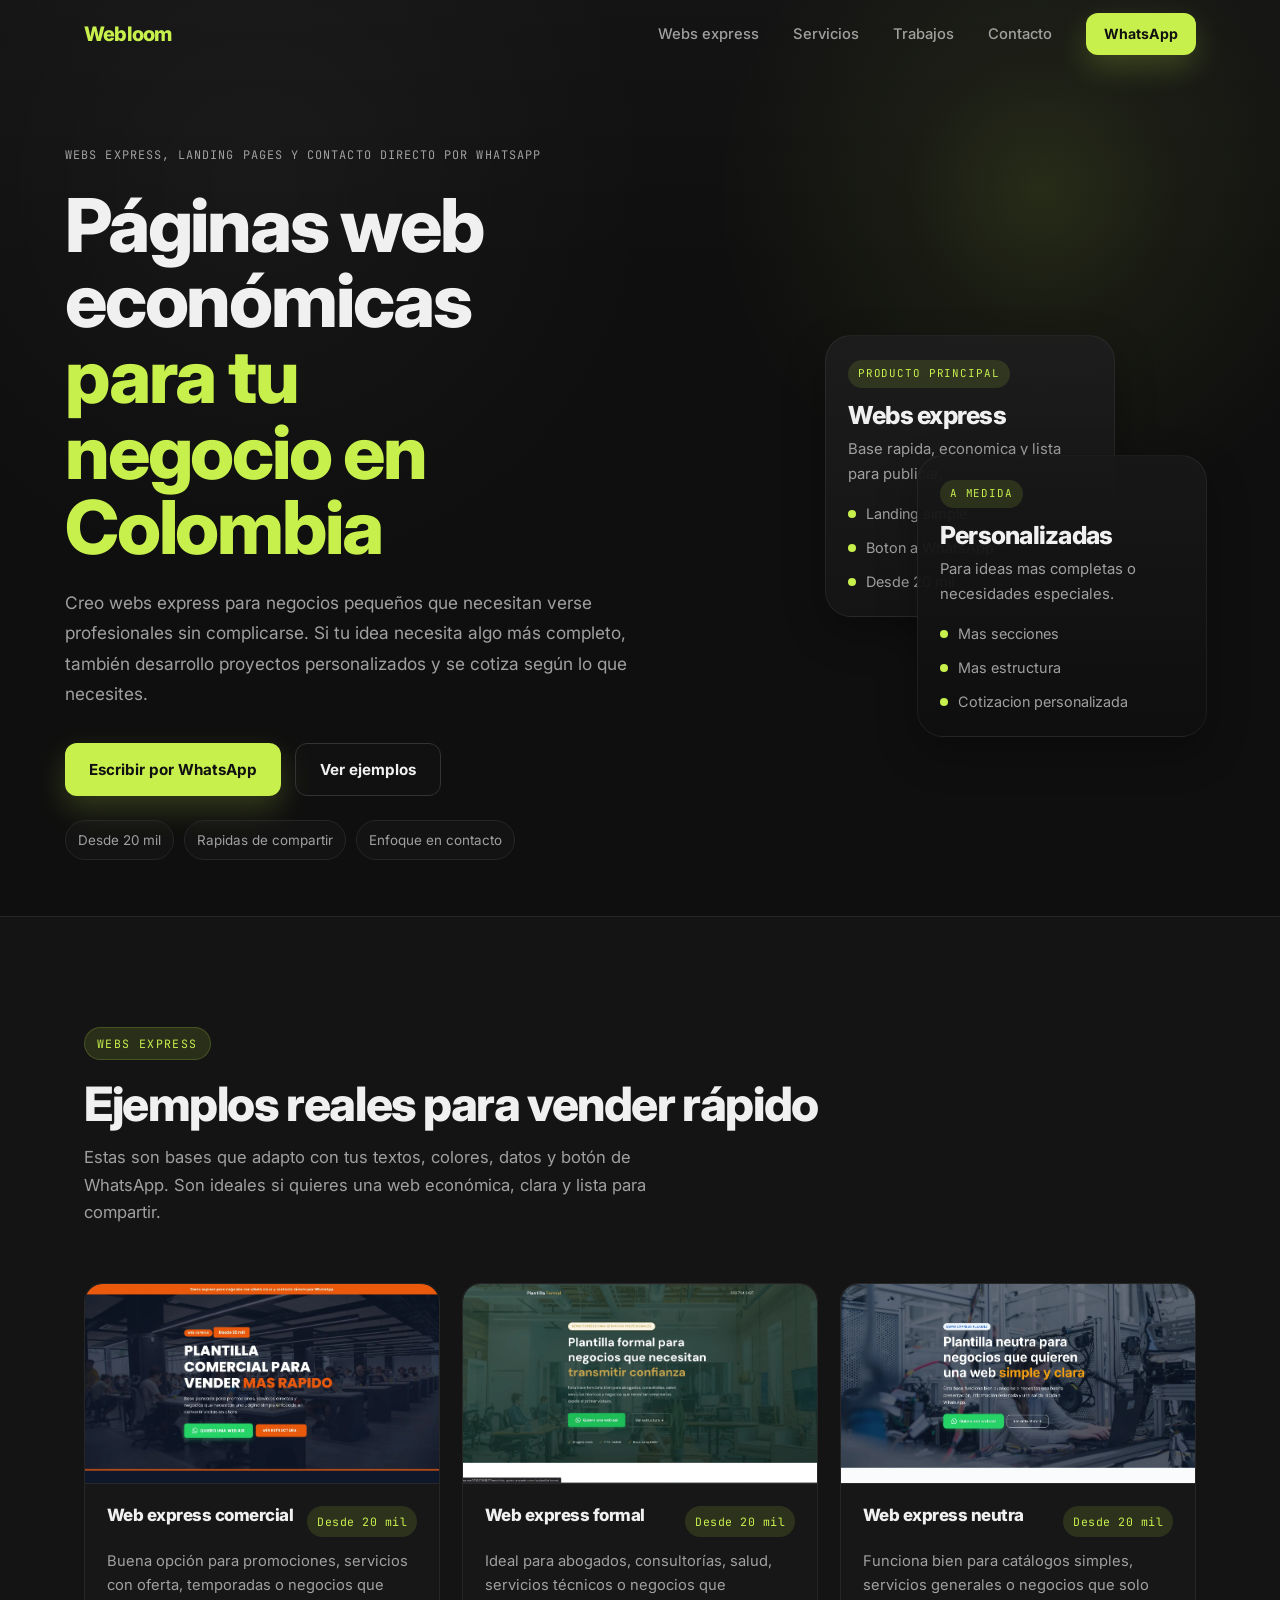
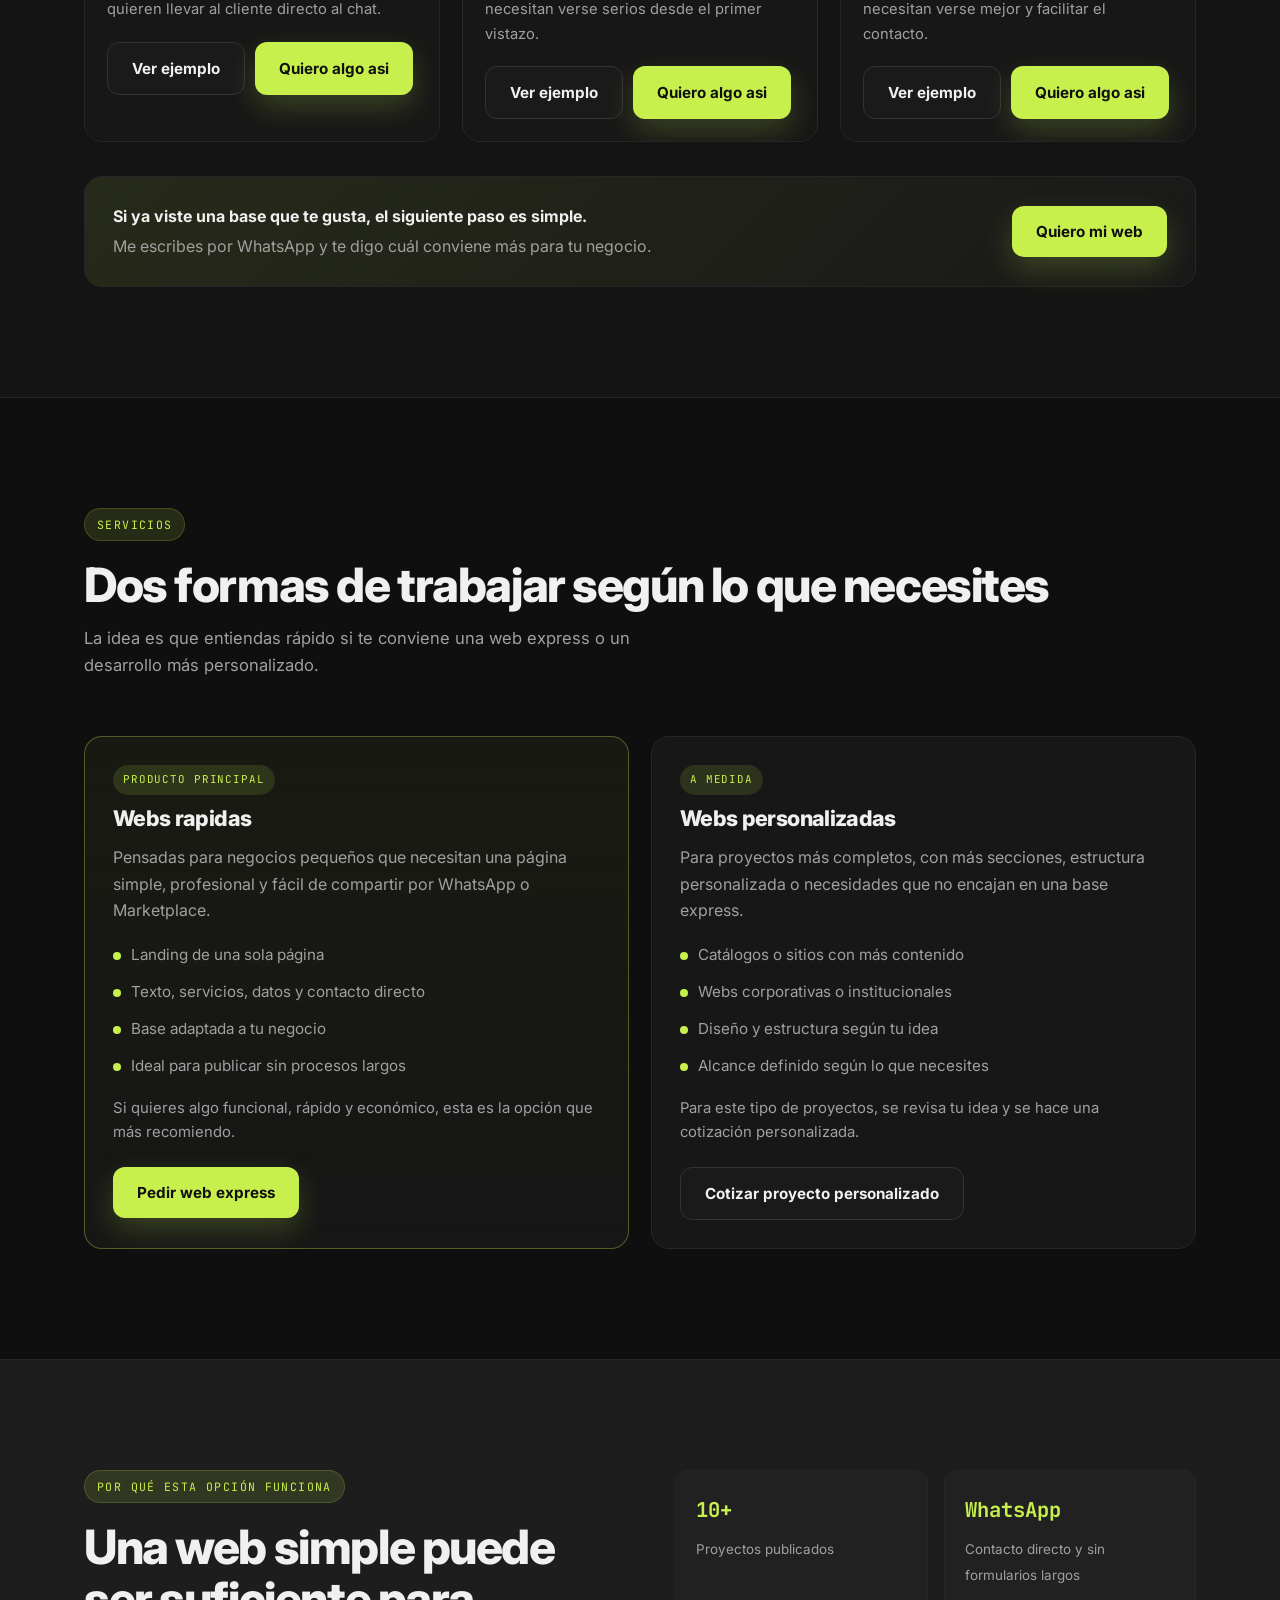
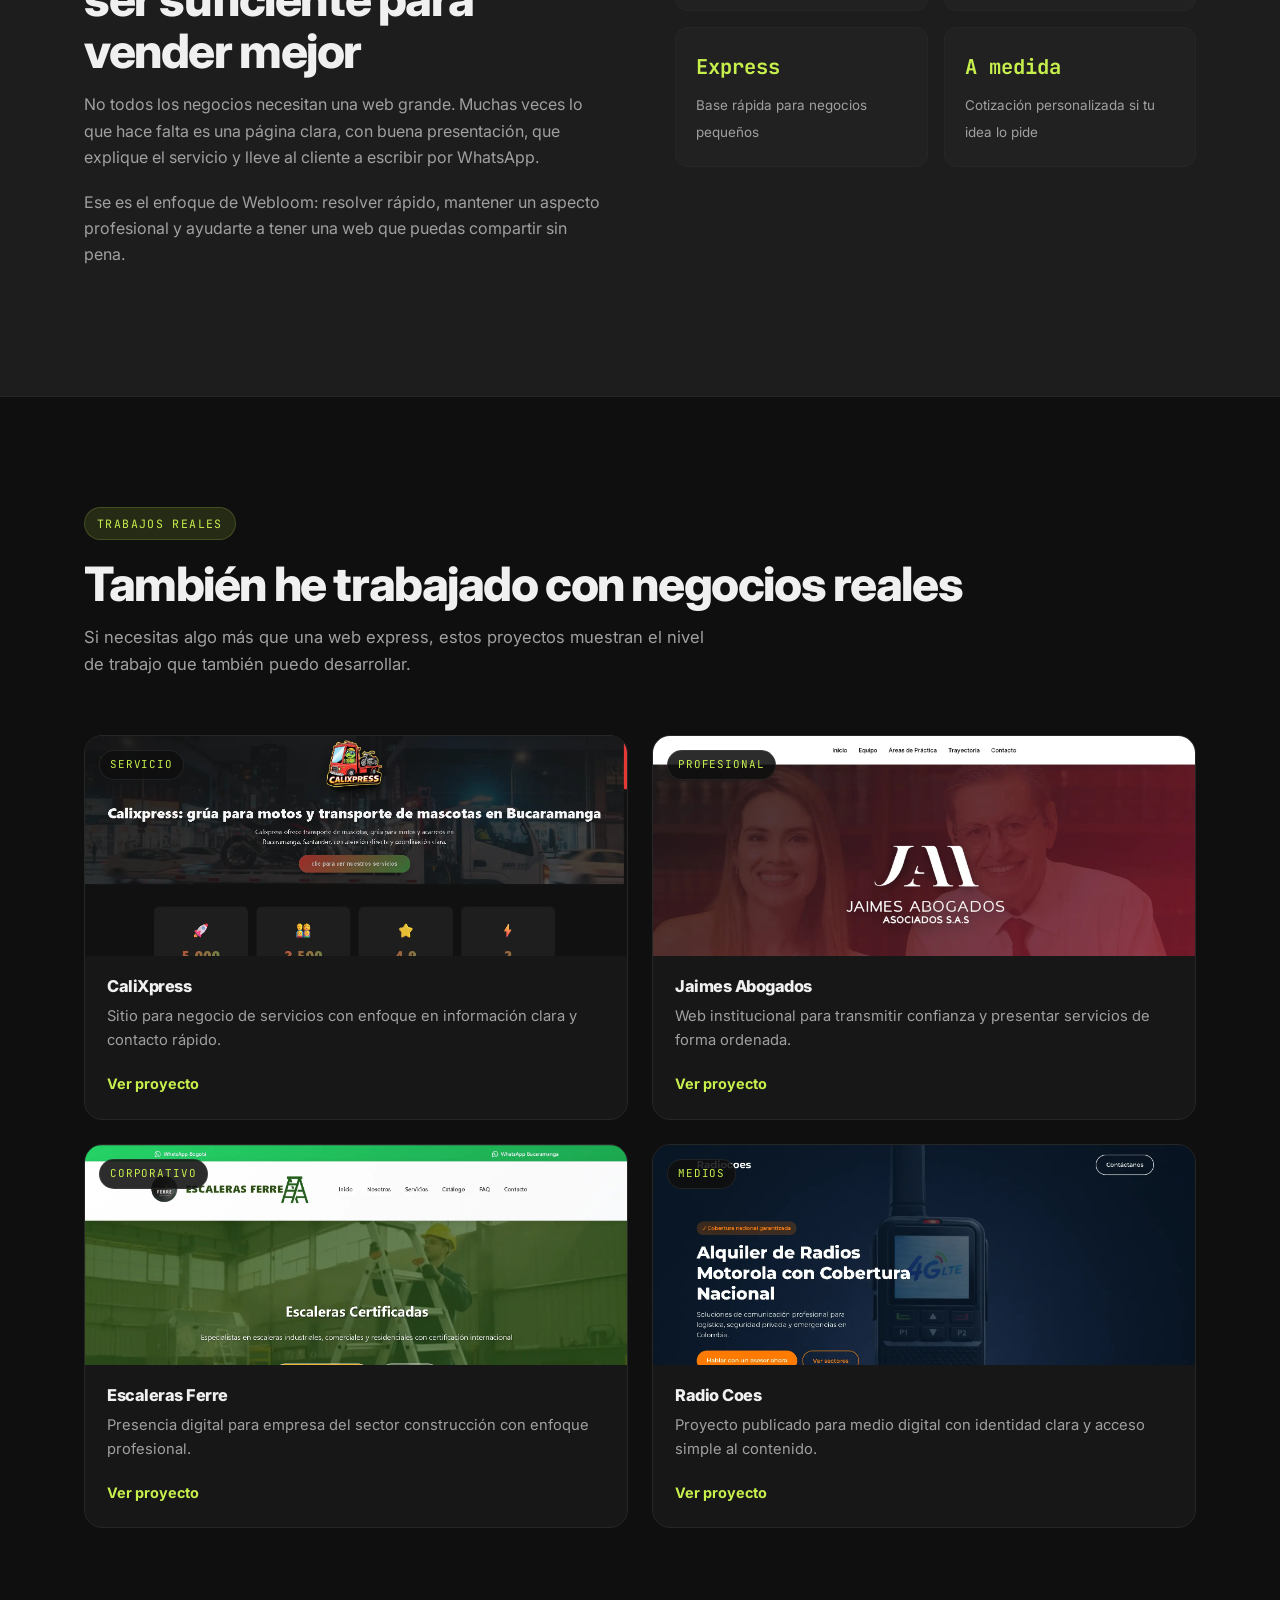
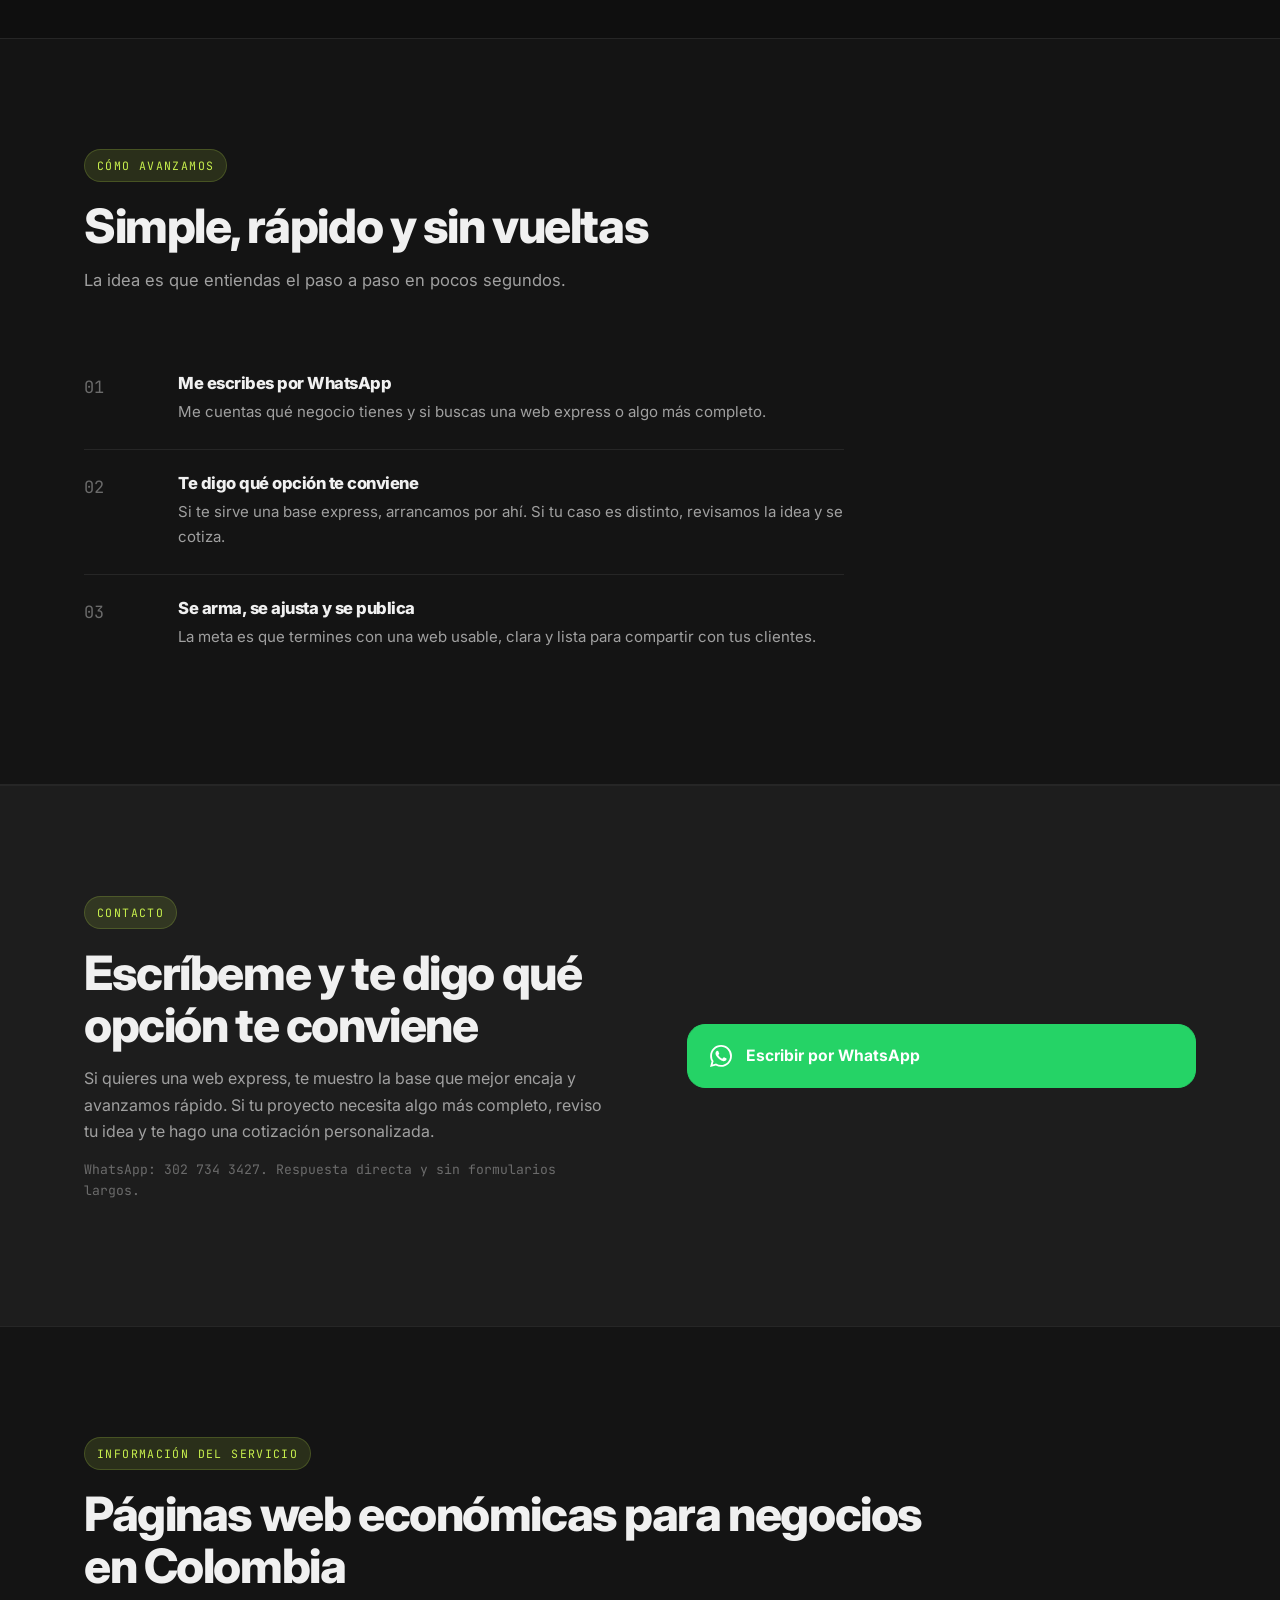
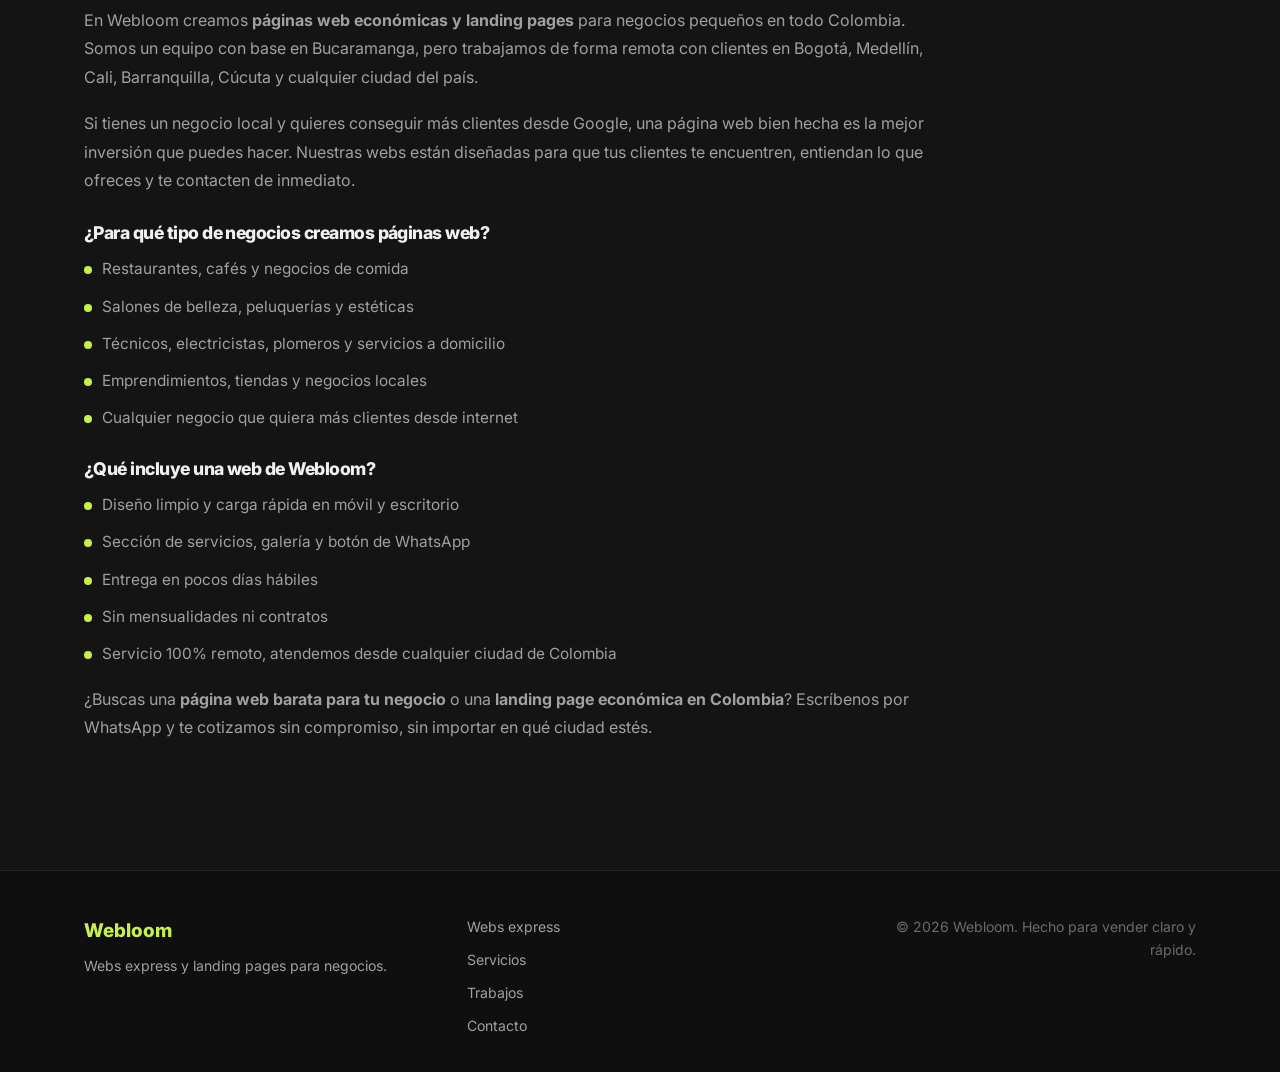
==== commit 99f20656: "cambio de rutas de imagenes" ====
--- a/index.html
+++ b/index.html
@@ -132,7 +132,7 @@
         <div class="express__grid">
           <article class="express-card reveal">
             <div class="express-card__media">
-              <img src="images/png/plantilla comercial.png" alt="Ejemplo de plantilla web comercial" loading="lazy" />
+              <img src="images/plantilla comercial.webp" alt="Ejemplo de plantilla web comercial" loading="lazy" />
             </div>
             <div class="express-card__body">
               <div class="express-card__top">
@@ -159,7 +159,7 @@
 
           <article class="express-card reveal">
             <div class="express-card__media">
-              <img src="images/png/plantilla formal.png" alt="Ejemplo de plantilla web formal" loading="lazy" />
+              <img src="images/plantilla formal.webp" alt="Ejemplo de plantilla web formal" loading="lazy" />
             </div>
             <div class="express-card__body">
               <div class="express-card__top">
@@ -186,7 +186,7 @@
 
           <article class="express-card reveal">
             <div class="express-card__media">
-              <img src="images/png/plantilla neutra.png" alt="Ejemplo de plantilla web neutra" loading="lazy" />
+              <img src="images/plantilla neutra.webp" alt="Ejemplo de plantilla web neutra" loading="lazy" />
             </div>
             <div class="express-card__body">
               <div class="express-card__top">
--- a/styles.css
+++ b/styles.css
@@ -62,6 +62,23 @@
   padding: 0 24px;
 }
 
+/* Prevent grid/flex children from overflowing on narrow viewports */
+.hero__content,
+.hero__visual,
+.sobre__text,
+.sobre__stats,
+.contacto__text,
+.contacto__actions,
+.service-focus,
+.express-card,
+.proyecto-card,
+.seo-copy__inner,
+.footer__brand,
+.footer__nav,
+.footer__copy {
+  min-width: 0;
+}
+
 h1, h2, h3, h4 {
   line-height: 1.1;
   letter-spacing: -0.03em;
@@ -525,6 +542,7 @@
 .express-card__top {
   display: flex;
   gap: 14px;
+  flex-wrap: wrap;
   justify-content: space-between;
   align-items: flex-start;
   margin-bottom: 12px;
@@ -880,6 +898,7 @@
   display: flex;
   align-items: center;
   gap: 14px;
+  width: 100%;
   padding: 18px 22px;
   border-radius: var(--radius-lg);
   border: 1.5px solid var(--border);
@@ -1068,14 +1087,15 @@
   }
 }
 
-@media (max-width: 680px) {
+/* Tablet and small laptops: collapse dense layouts before they start to squeeze */
+@media (max-width: 768px) {
   :root {
-    --nav-h: 60px;
-    --section-gap: 72px;
+    --nav-h: 62px;
+    --section-gap: 78px;
   }
 
   .container {
-    padding: 0 18px;
+    padding: 0 20px;
   }
 
   .nav__toggle { display: flex; }
@@ -1110,20 +1130,35 @@
 
   .hero {
     min-height: auto;
-    padding-top: calc(var(--nav-h) + 10px);
+    padding-top: calc(var(--nav-h) + 12px);
   }
 
   .hero__inner {
-    padding: 34px 0 18px;
+    gap: 34px;
+    padding: 38px 0 20px;
   }
 
   .hero__title {
     max-width: 100%;
-    font-size: 2.45rem;
+    font-size: clamp(2.55rem, 7vw, 3.3rem);
   }
 
   .hero__subtitle {
+    max-width: 100%;
     font-size: 1rem;
+    line-height: 1.7;
+    margin-bottom: 28px;
+  }
+
+  .section-title {
+    font-size: 1.95rem;
+  }
+
+  .section-subtitle,
+  .seo-copy__inner p,
+  .sobre__text p,
+  .contacto__text p {
+    font-size: 0.98rem;
   }
 
   .hero__actions,
@@ -1138,6 +1173,14 @@
     width: 100%;
   }
 
+  .hero__trust {
+    gap: 8px;
+  }
+
+  .hero__trust-item {
+    font-size: 0.8rem;
+  }
+
   .hero__card-float {
     width: 100%;
     height: auto;
@@ -1154,10 +1197,12 @@
   .cta-strip {
     flex-direction: column;
     align-items: flex-start;
+    padding: 24px;
   }
 
   .sobre__stats,
-  .proyectos__grid {
+  .proyectos__grid,
+  .footer__inner {
     grid-template-columns: 1fr;
   }
 
@@ -1166,13 +1211,22 @@
     gap: 16px;
   }
 
+  .express-card__media {
+    height: 220px;
+  }
+
+  .proyecto-card__img {
+    height: 210px;
+  }
+
+  .contacto__inner {
+    gap: 36px;
+  }
+
   .contacto-btn {
-    font-size: 0.92rem;
-  }
-
-  .footer__inner {
-    grid-template-columns: 1fr;
-    gap: 26px;
+    min-height: 56px;
+    font-size: 0.95rem;
+    padding: 16px 20px;
   }
 
   .back-top {
@@ -1181,12 +1235,85 @@
   }
 }
 
-@media (max-width: 380px) {
+/* Small phones: reduce spacing and protect titles/buttons from crowding */
+@media (max-width: 480px) {
+  :root {
+    --nav-h: 60px;
+    --section-gap: 64px;
+  }
+
+  .container {
+    padding: 0 16px;
+  }
+
+  .nav__links {
+    padding: 28px 18px;
+  }
+
   .hero__title {
-    font-size: 2.1rem;
+    font-size: 2.18rem;
+    line-height: 1.04;
   }
 
   .section-title {
-    font-size: 1.8rem;
-  }
-}
+    font-size: 1.72rem;
+  }
+
+  .hero__subtitle,
+  .section-subtitle,
+  .seo-copy__inner p,
+  .service-focus__desc,
+  .service-focus__note,
+  .proyecto-card__desc,
+  .express-card__desc {
+    font-size: 0.95rem;
+  }
+
+  .hero__trust-item {
+    width: 100%;
+    justify-content: center;
+  }
+
+  .express-card__media {
+    height: 180px;
+  }
+
+  .express-card__body,
+  .proyecto-card__body,
+  .service-focus,
+  .cta-strip {
+    padding: 20px;
+  }
+
+  .express-card__top {
+    gap: 10px;
+  }
+
+  .express-card__price {
+    font-size: 0.68rem;
+  }
+
+  .proyecto-card__img {
+    height: 190px;
+  }
+
+  .proceso-step {
+    grid-template-columns: 40px 1fr;
+    gap: 14px;
+    padding: 20px 0;
+  }
+
+  .contacto-btn,
+  .btn {
+    min-height: 52px;
+  }
+
+  .seo-copy__inner h3 {
+    font-size: 1.02rem;
+  }
+
+  .seo-copy__list li,
+  .service-focus__list li {
+    font-size: 0.93rem;
+  }
+}
